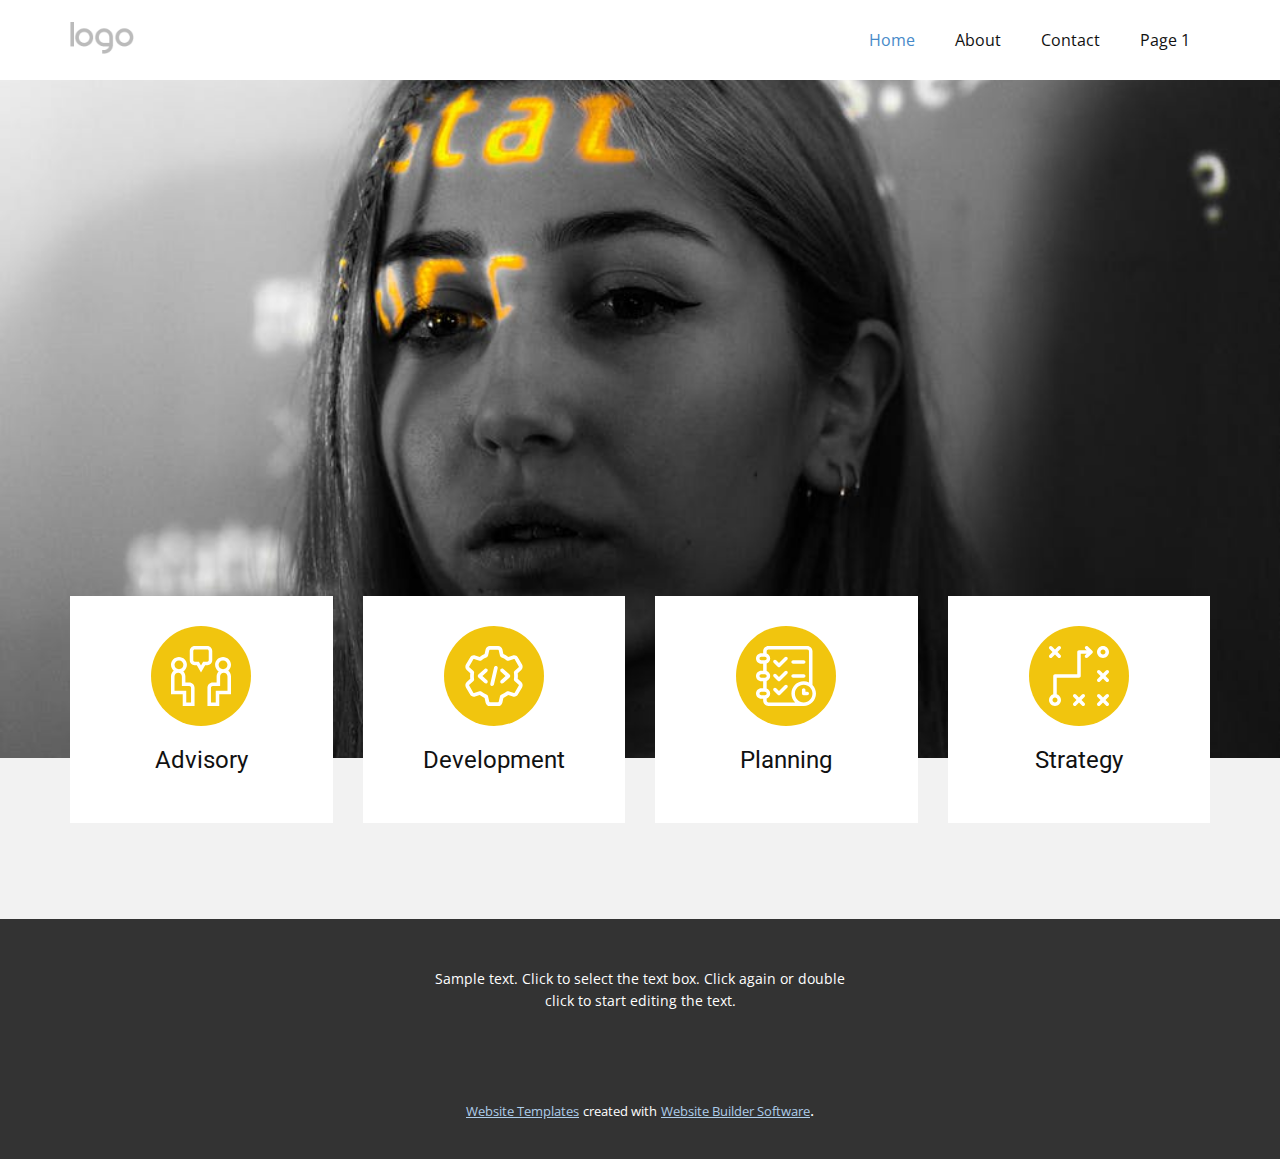
==== docs/index.html @ 31588c69 "secound_commit" ====
<!DOCTYPE html>
<html style="font-size: 16px;">
  <head>
    <meta name="viewport" content="width=device-width, initial-scale=1.0">
    <meta charset="utf-8">
    <meta name="keywords" content="">
    <meta name="description" content="">
    <meta name="page_type" content="np-template-header-footer-from-plugin">
    <title>Home</title>
    <link rel="stylesheet" href="nicepage.css" media="screen">
<link rel="stylesheet" href="Home.css" media="screen">
    <script class="u-script" type="text/javascript" src="jquery.js" defer=""></script>
    <script class="u-script" type="text/javascript" src="nicepage.js" defer=""></script>
    <meta name="generator" content="Nicepage 3.24.3, nicepage.com">
    <link id="u-theme-google-font" rel="stylesheet" href="https://fonts.googleapis.com/css?family=Roboto:100,100i,300,300i,400,400i,500,500i,700,700i,900,900i|Open+Sans:300,300i,400,400i,600,600i,700,700i,800,800i">
    
    
    <script type="application/ld+json">{
		"@context": "http://schema.org",
		"@type": "Organization",
		"name": "",
		"logo": "images/default-logo.png"
}</script>
    <meta name="theme-color" content="#478ac9">
    <meta property="og:title" content="Home">
    <meta property="og:type" content="website">
  </head>
  <body data-home-page="Home.html" data-home-page-title="Home" class="u-body"><header class="u-clearfix u-header u-header" id="sec-e18c"><div class="u-clearfix u-sheet u-valign-middle u-sheet-1">
        <a href="https://nicepage.com" class="u-image u-logo u-image-1">
          <img src="images/default-logo.png" class="u-logo-image u-logo-image-1">
        </a>
        <nav class="u-menu u-menu-dropdown u-offcanvas u-menu-1">
          <div class="menu-collapse" style="font-size: 1rem; letter-spacing: 0px;">
            <a class="u-button-style u-custom-left-right-menu-spacing u-custom-padding-bottom u-custom-top-bottom-menu-spacing u-nav-link u-text-active-palette-1-base u-text-hover-palette-2-base" href="#">
              <svg><use xmlns:xlink="http://www.w3.org/1999/xlink" xlink:href="#menu-hamburger"></use></svg>
              <svg version="1.1" xmlns="http://www.w3.org/2000/svg" xmlns:xlink="http://www.w3.org/1999/xlink"><defs><symbol id="menu-hamburger" viewBox="0 0 16 16" style="width: 16px; height: 16px;"><rect y="1" width="16" height="2"></rect><rect y="7" width="16" height="2"></rect><rect y="13" width="16" height="2"></rect>
</symbol>
</defs></svg>
            </a>
          </div>
          <div class="u-nav-container">
            <ul class="u-nav u-unstyled u-nav-1"><li class="u-nav-item"><a class="u-button-style u-nav-link u-text-active-palette-1-base u-text-hover-palette-2-base" href="Home.html" style="padding: 10px 20px;">Home</a>
</li><li class="u-nav-item"><a class="u-button-style u-nav-link u-text-active-palette-1-base u-text-hover-palette-2-base" href="About.html" style="padding: 10px 20px;">About</a>
</li><li class="u-nav-item"><a class="u-button-style u-nav-link u-text-active-palette-1-base u-text-hover-palette-2-base" href="Contact.html" style="padding: 10px 20px;">Contact</a>
</li><li class="u-nav-item"><a class="u-button-style u-nav-link u-text-active-palette-1-base u-text-hover-palette-2-base" href="Page-1.html" style="padding: 10px 20px;">Page 1</a>
</li></ul>
          </div>
          <div class="u-nav-container-collapse">
            <div class="u-black u-container-style u-inner-container-layout u-opacity u-opacity-95 u-sidenav">
              <div class="u-sidenav-overflow">
                <div class="u-menu-close"></div>
                <ul class="u-align-center u-nav u-popupmenu-items u-unstyled u-nav-2"><li class="u-nav-item"><a class="u-button-style u-nav-link" href="Home.html">Home</a>
</li><li class="u-nav-item"><a class="u-button-style u-nav-link" href="About.html">About</a>
</li><li class="u-nav-item"><a class="u-button-style u-nav-link" href="Contact.html">Contact</a>
</li><li class="u-nav-item"><a class="u-button-style u-nav-link" href="Page-1.html">Page 1</a>
</li></ul>
              </div>
            </div>
            <div class="u-black u-menu-overlay u-opacity u-opacity-70"></div>
          </div>
        </nav>
      </div></header>
    <section class="u-align-center-sm u-align-center-xs u-clearfix u-grey-5 u-typography-Normal--Introduction u-valign-top-xl u-section-1" src="" id="carousel_289a">
      <img class="u-expanded-width u-image u-image-default u-image-1" src="images/pexels-photo-8597328.jpeg" data-image-width="1001" data-image-height="1500">
      <div class="u-list u-list-1">
        <div class="u-repeater u-repeater-1">
          <div class="u-container-style u-list-item u-repeater-item u-shape-rectangle u-white u-list-item-1">
            <div class="u-container-layout u-similar-container u-valign-top u-container-layout-1"><span class="u-icon u-icon-circle u-palette-3-base u-spacing-20 u-text-white u-icon-1"><svg class="u-svg-link" preserveAspectRatio="xMidYMin slice" viewBox="0 0 512 512" style=""><use xmlns:xlink="http://www.w3.org/1999/xlink" xlink:href="#svg-5d4a"></use></svg><svg class="u-svg-content" viewBox="0 0 512 512" id="svg-5d4a"><path d="m155.6875 311h-32.9375v-50.984375c0-16.585937-6.621094-31.644531-17.347656-42.699219 18.320312-12.175781 30.425781-32.992187 30.425781-56.59375 0-37.445312-30.464844-67.914062-67.914063-67.914062-37.449218 0-67.914062 30.464844-67.914062 67.914062 0 20.402344 9.054688 38.714844 23.339844 51.175782-14.203125 11.25-23.339844 28.628906-23.339844 48.117187v151.859375h100.125v100.125h100.875v-155.6875c0-24.984375-20.328125-45.3125-45.3125-45.3125zm-87.773438-188.191406c20.90625 0 37.914063 17.007812 37.914063 37.914062s-17.007813 37.917969-37.914063 37.917969-37.914062-17.011719-37.914062-37.917969 17.007812-37.914062 37.914062-37.914062zm103.085938 359.191406h-40.875v-100.125h-100.125v-121.859375c0-17.300781 14.074219-31.375 31.375-31.375s31.375 14.074219 31.375 31.375v80.984375h62.9375c8.441406 0 15.3125 6.871094 15.3125 15.3125zm0 0"></path><path d="m488.660156 211.898438c14.285156-12.460938 23.339844-30.773438 23.339844-51.175782 0-37.449218-30.464844-67.914062-67.914062-67.914062-37.449219 0-67.914063 30.464844-67.914063 67.914062 0 23.597656 12.105469 44.417969 30.425781 56.59375-10.726562 11.054688-17.347656 26.113282-17.347656 42.695313v50.988281h-32.9375c-24.984375 0-45.3125 20.328125-45.3125 45.3125v155.6875h100.875v-100.125h100.125v-151.859375c0-19.488281-9.136719-36.867187-23.339844-48.117187zm-44.574218-89.089844c20.90625 0 37.914062 17.007812 37.914062 37.914062s-17.007812 37.917969-37.914062 37.917969-37.914063-17.011719-37.914063-37.917969 17.007813-37.914062 37.914063-37.914062zm37.914062 259.066406h-100.125v100.125h-40.875v-125.6875c0-8.441406 6.871094-15.3125 15.3125-15.3125h62.9375v-80.984375c0-17.300781 14.074219-31.375 31.375-31.375s31.375 14.074219 31.375 31.375zm0 0"></path><path d="m352 121.664062v-79.332031c0-23.34375-18.988281-42.332031-42.332031-42.332031h-107.335938c-23.34375 0-42.332031 18.988281-42.332031 42.332031v79.332031c0 23.34375 18.988281 42.335938 42.332031 42.335938h18.171875l35.496094 61.480469 35.496094-61.480469h18.171875c23.34375 0 42.332031-18.992188 42.332031-42.335938zm-30 0c0 6.804688-5.53125 12.335938-12.332031 12.335938h-35.492188l-18.175781 31.480469-18.175781-31.480469h-35.492188c-6.800781 0-12.332031-5.53125-12.332031-12.335938v-79.332031c0-6.800781 5.53125-12.332031 12.332031-12.332031h107.335938c6.800781 0 12.332031 5.53125 12.332031 12.332031zm0 0"></path></svg>
            
            
          </span>
              <h3 class="u-align-center u-text u-text-default u-text-1"> Advisory</h3>
            </div>
          </div>
          <div class="u-align-center u-container-style u-list-item u-repeater-item u-shape-rectangle u-white u-list-item-2">
            <div class="u-container-layout u-similar-container u-valign-top u-container-layout-2"><span class="u-icon u-icon-circle u-palette-3-base u-spacing-20 u-text-white u-icon-2"><svg class="u-svg-link" preserveAspectRatio="xMidYMin slice" viewBox="0 0 24 24" style=""><use xmlns:xlink="http://www.w3.org/1999/xlink" xlink:href="#svg-1571"></use></svg><svg class="u-svg-content" viewBox="0 0 24 24" id="svg-1571"><path d="m13.663 24h-3.326c-.812 0-1.503-.555-1.681-1.349l-.422-1.873c-.687-.291-1.341-.671-1.954-1.134l-1.822.575c-.782.241-1.632-.09-2.024-.788l-1.658-2.868c-.397-.71-.263-1.585.322-2.135l1.412-1.298c-.043-.38-.065-.759-.065-1.13s.021-.75.064-1.13l-1.405-1.292c-.591-.556-.726-1.43-.333-2.131l1.668-2.885c.388-.69 1.237-1.024 2.017-.781l1.824.575c.613-.463 1.268-.843 1.954-1.134l.422-1.874c.178-.793.869-1.348 1.681-1.348h3.326c.812 0 1.503.555 1.681 1.349l.422 1.873c.687.291 1.341.671 1.954 1.134l1.822-.575c.78-.244 1.631.09 2.024.788l1.658 2.868c.397.71.263 1.585-.322 2.135l-1.412 1.298c.043.38.064.759.064 1.13s-.021.75-.064 1.13l1.406 1.292c.002.002.004.004.006.006.585.55.72 1.424.327 2.125l-1.668 2.885c-.389.69-1.238 1.024-2.017.781l-1.825-.576c-.613.463-1.268.843-1.954 1.134l-.422 1.874c-.177.794-.868 1.349-1.68 1.349zm-7.229-5.941c.172 0 .341.059.478.171.685.565 1.435 1 2.228 1.293.238.088.416.291.472.539l.509 2.26c.023.103.115.178.218.178h3.326c.103 0 .194-.075.218-.177l.509-2.26c.056-.248.233-.451.472-.539.793-.293 1.543-.729 2.228-1.293.196-.162.459-.214.703-.137l2.201.695c.104.032.216-.004.265-.093l1.668-2.884c.05-.089.032-.211-.049-.289l-1.688-1.552c-.184-.169-.271-.417-.233-.664.066-.44.1-.88.1-1.307s-.033-.866-.1-1.307c-.037-.247.05-.495.233-.664l1.692-1.556c.076-.072.096-.195.04-.294l-1.658-2.867c-.054-.095-.162-.132-.272-.1l-2.198.694c-.244.077-.507.025-.703-.137-.685-.565-1.435-1-2.228-1.293-.238-.088-.416-.291-.472-.539l-.509-2.26c-.027-.102-.118-.177-.221-.177h-3.326c-.103 0-.194.075-.218.177l-.509 2.261c-.055.248-.233.45-.471.539-.793.293-1.543.728-2.228 1.293-.196.162-.459.213-.703.137l-2.201-.695c-.104-.032-.216.005-.265.093l-1.668 2.883c-.051.09-.031.213.051.291l1.687 1.55c.184.169.271.417.233.664-.066.44-.1.88-.1 1.307s.033.866.1 1.307c.037.247-.05.495-.233.664l-1.692 1.556c-.076.072-.096.195-.04.294l1.658 2.867c.055.096.164.135.272.1l2.198-.694c.074-.024.15-.035.226-.035z"></path><path d="m11.251 16c-.057 0-.113-.006-.17-.019-.403-.093-.655-.496-.562-.899l1.5-6.5c.093-.405.501-.654.899-.563.403.093.655.496.562.899l-1.5 6.5c-.08.348-.388.582-.729.582z"></path><path d="m15.25 15c-.205 0-.409-.083-.558-.248-.277-.308-.252-.782.056-1.06l1.881-1.692-1.881-1.692c-.308-.277-.333-.751-.056-1.06.278-.307.752-.332 1.06-.056l2.5 2.25c.158.143.248.346.248.558s-.09.415-.248.558l-2.5 2.25c-.144.129-.323.192-.502.192z"></path><path d="m8.75 15c-.179 0-.358-.063-.502-.192l-2.5-2.25c-.158-.143-.248-.346-.248-.558s.09-.415.248-.558l2.5-2.25c.308-.277.781-.252 1.06.056.277.308.252.782-.056 1.06l-1.881 1.692 1.881 1.692c.308.277.333.751.056 1.06-.149.165-.353.248-.558.248z"></path></svg>
            
            
          </span>
              <h3 class="u-align-center u-text u-text-default u-text-2"> Development</h3>
            </div>
          </div>
          <div class="u-align-center u-container-style u-list-item u-repeater-item u-shape-rectangle u-white u-list-item-3">
            <div class="u-container-layout u-similar-container u-valign-top u-container-layout-3"><span class="u-icon u-icon-circle u-palette-3-base u-spacing-20 u-text-white u-icon-3"><svg class="u-svg-link" preserveAspectRatio="xMidYMin slice" viewBox="0 0 512 512" style=""><use xmlns:xlink="http://www.w3.org/1999/xlink" xlink:href="#svg-ac93"></use></svg><svg class="u-svg-content" viewBox="0 0 512 512" x="0px" y="0px" id="svg-ac93" style="enable-background:new 0 0 512 512;"><g><g><path d="M482,332.596V45c0-24.813-20.187-45-45-45H106C81.187,0,61,20.187,61,45v16H45C20.187,61,0,81.187,0,106s20.187,45,45,45    h16v60H45c-24.813,0-45,20.187-45,45s20.187,45,45,45h16v60H45c-24.813,0-45,20.187-45,45s20.187,45,45,45h16v15    c0,11.955,4.597,23.347,12.944,32.079C82.526,507.056,93.911,512,106,512h301c57.897,0,105-47.551,105-106    C512,377.457,500.546,351.542,482,332.596z M45,121c-8.271,0-15-6.729-15-15s6.729-15,15-15h31c8.271,0,15,6.729,15,15    s-6.729,15-15,15H45z M45,271c-8.271,0-15-6.729-15-15s6.729-15,15-15h31c8.271,0,15,6.729,15,15s-6.729,15-15,15H45z M76,421H45    c-8.271,0-15-6.729-15-15s6.729-15,15-15h31c8.271,0,15,6.729,15,15S84.271,421,76,421z M106,482c-7.99,0-15-7.477-15-16v-17.58    c17.459-6.192,30-22.865,30-42.42c0-19.555-12.541-36.228-30-42.42v-65.16c17.459-6.192,30-22.865,30-42.42    c0-19.555-12.541-36.228-30-42.42v-65.16c17.459-6.192,30-22.865,30-42.42s-12.541-36.228-30-42.42V45c0-8.271,6.729-15,15-15h331    c8.271,0,15,6.729,15,15v266.145c-13.646-6.5-28.905-10.145-45-10.145c-57.897,0-105,47.103-105,105    c0,29.78,12.233,56.726,31.886,76H106z M407,482c-41.355,0-75-34.093-75-76c0-41.355,33.645-75,75-75c41.355,0,75,33.645,75,75    C482,447.907,448.355,482,407,482z"></path>
</g>
</g><g><g><path d="M407,121h-90c-8.284,0-15,6.716-15,15s6.716,15,15,15h90c8.284,0,15-6.716,15-15S415.284,121,407,121z"></path>
</g>
</g><g><g><path d="M407,241h-90c-8.284,0-15,6.716-15,15s6.716,15,15,15h90c8.284,0,15-6.716,15-15S415.284,241,407,241z"></path>
</g>
</g><g><g><path d="M437,391h-15v-15c0-8.284-6.716-15-15-15s-15,6.716-15,15v30c0,8.284,6.716,15,15,15h30c8.284,0,15-6.716,15-15    S445.284,391,437,391z"></path>
</g>
</g><g><g><path d="M266.606,95.393c-5.857-5.858-15.355-5.858-21.212,0.001L196,144.787l-23.611-23.611c-5.857-5.858-15.355-5.858-21.213,0    c-5.858,5.858-5.858,15.355,0,21.213l34.218,34.218C188.322,179.536,192.161,181,196,181s7.678-1.464,10.606-4.394l60-60    C272.464,110.748,272.464,101.251,266.606,95.393z"></path>
</g>
</g><g><g><path d="M266.606,215.393c-5.857-5.858-15.355-5.858-21.212,0.001L196,264.787l-23.611-23.611c-5.857-5.858-15.355-5.858-21.213,0    c-5.858,5.858-5.858,15.355,0,21.213l34.218,34.218C188.322,299.536,192.161,301,196,301s7.678-1.464,10.606-4.394l60-60    C272.464,230.748,272.464,221.251,266.606,215.393z"></path>
</g>
</g><g><g><path d="M266.606,335.393c-5.857-5.858-15.355-5.858-21.212,0.001L196,384.787l-23.611-23.611c-5.857-5.858-15.355-5.858-21.213,0    c-5.858,5.858-5.858,15.355,0,21.213l34.218,34.218C188.322,419.536,192.161,421,196,421s7.678-1.464,10.606-4.394l60-60    C272.464,350.748,272.464,341.251,266.606,335.393z"></path>
</g>
</g></svg>
            
            
          </span>
              <h3 class="u-align-center u-text u-text-default u-text-3"> Planning</h3>
            </div>
          </div>
          <div class="u-align-center u-container-style u-list-item u-repeater-item u-shape-rectangle u-white u-list-item-4">
            <div class="u-container-layout u-similar-container u-valign-top u-container-layout-4"><span class="u-icon u-icon-circle u-palette-3-base u-spacing-20 u-text-white u-icon-4"><svg class="u-svg-link" preserveAspectRatio="xMidYMin slice" viewBox="0 0 512.036 512.036" style=""><use xmlns:xlink="http://www.w3.org/1999/xlink" xlink:href="#svg-de2b"></use></svg><svg class="u-svg-content" viewBox="0 0 512.036 512.036" id="svg-de2b"><g><path d="m507.622 209.253c-5.86-5.856-15.357-5.854-21.213.005l-25.529 25.542-25.529-25.542c-5.856-5.859-15.354-5.862-21.213-.005-5.859 5.856-5.862 15.354-.005 21.213l25.539 25.552-25.539 25.552c-5.856 5.859-5.854 15.357.005 21.213 2.929 2.927 6.766 4.391 10.604 4.391 3.84 0 7.68-1.466 10.609-4.396l25.529-25.542 25.529 25.542c2.929 2.931 6.769 4.396 10.609 4.396 3.837 0 7.675-1.463 10.604-4.391 5.859-5.856 5.862-15.354.005-21.213l-25.539-25.552 25.539-25.552c5.857-5.859 5.854-15.357-.005-21.213z"></path><path d="m507.622 414.097c-5.86-5.856-15.357-5.854-21.213.005l-25.529 25.541-25.529-25.541c-5.856-5.859-15.354-5.861-21.213-.005s-5.862 15.354-.005 21.213l25.539 25.552-25.539 25.552c-5.856 5.859-5.854 15.357.005 21.213 2.929 2.927 6.766 4.391 10.604 4.391 3.84 0 7.68-1.466 10.609-4.396l25.529-25.541 25.529 25.541c2.929 2.931 6.769 4.396 10.609 4.396 3.837 0 7.675-1.463 10.604-4.391 5.859-5.856 5.862-15.354.005-21.213l-25.539-25.552 25.539-25.552c5.857-5.859 5.854-15.357-.005-21.213z"></path><path d="m302.76 414.097c-5.86-5.856-15.356-5.854-21.213.005l-25.528 25.541-25.528-25.541c-5.856-5.859-15.354-5.862-21.213-.005-5.859 5.856-5.862 15.354-.005 21.213l25.539 25.552-25.539 25.552c-5.856 5.859-5.854 15.357.005 21.213 2.929 2.927 6.766 4.391 10.604 4.391 3.84 0 7.68-1.466 10.609-4.396l25.528-25.541 25.528 25.541c2.929 2.931 6.769 4.396 10.609 4.396 3.837 0 7.675-1.463 10.604-4.391 5.859-5.856 5.862-15.354.005-21.213l-25.539-25.552 25.539-25.552c5.857-5.859 5.854-15.357-.005-21.213z"></path><path d="m4.414 97.94c2.929 2.927 6.766 4.391 10.604 4.391 3.84 0 7.68-1.466 10.609-4.396l25.529-25.541 25.529 25.541c2.929 2.931 6.769 4.396 10.609 4.396 3.837 0 7.675-1.464 10.604-4.391 5.859-5.856 5.862-15.354.005-21.213l-25.539-25.553 25.539-25.552c5.856-5.859 5.854-15.357-.005-21.213-5.86-5.856-15.357-5.854-21.213.005l-25.529 25.541-25.529-25.541c-5.856-5.859-15.353-5.862-21.213-.005-5.859 5.856-5.862 15.354-.005 21.213l25.539 25.552-25.539 25.552c-5.857 5.86-5.854 15.357.005 21.214z"></path><path d="m460.88 102.33c28.208 0 51.156-22.948 51.156-51.156s-22.948-51.156-51.156-51.156-51.156 22.949-51.156 51.156 22.949 51.156 51.156 51.156zm0-72.312c11.666 0 21.156 9.491 21.156 21.156s-9.49 21.156-21.156 21.156-21.156-9.49-21.156-21.156 9.491-21.156 21.156-21.156z"></path><path d="m331.396 4.124c-6.016-5.694-15.51-5.433-21.205.584-5.694 6.017-5.433 15.511.584 21.205l10.843 10.262h-65.6c-8.284 0-15 6.716-15 15v189.844h-189.862c-8.284 0-15 6.716-15 15v155.936c-20.911 6.425-36.156 25.917-36.156 48.907 0 28.208 22.948 51.156 51.156 51.156s51.156-22.949 51.156-51.156c0-22.99-15.246-42.482-36.156-48.908v-140.936h189.862c8.284 0 15-6.716 15-15v-189.844h49.955l-10.843 10.262c-6.017 5.694-6.278 15.188-.584 21.205 2.95 3.117 6.919 4.689 10.897 4.689 3.701 0 7.408-1.361 10.308-4.105l38.526-36.461c2.994-2.833 4.689-6.773 4.689-10.895s-1.696-8.062-4.689-10.895zm-280.24 477.894c-11.666 0-21.156-9.491-21.156-21.156s9.49-21.156 21.156-21.156 21.156 9.49 21.156 21.156-9.491 21.156-21.156 21.156z"></path>
</g></svg>
            
            
          </span>
              <h3 class="u-align-center u-text u-text-default u-text-4">Strategy</h3>
            </div>
          </div>
        </div>
      </div>
    </section>
    
    
    <footer class="u-align-center u-clearfix u-footer u-grey-80 u-footer" id="sec-ad4c"><div class="u-clearfix u-sheet u-sheet-1">
        <p class="u-small-text u-text u-text-variant u-text-1">Sample text. Click to select the text box. Click again or double click to start editing the text.</p>
      </div></footer>
    <section class="u-backlink u-clearfix u-grey-80">
      <a class="u-link" href="https://nicepage.com/website-templates" target="_blank">
        <span>Website Templates</span>
      </a>
      <p class="u-text">
        <span>created with</span>
      </p>
      <a class="u-link" href="https://nicepage.com/" target="_blank">
        <span>Website Builder Software</span>
      </a>. 
    </section>
  </body>
</html>
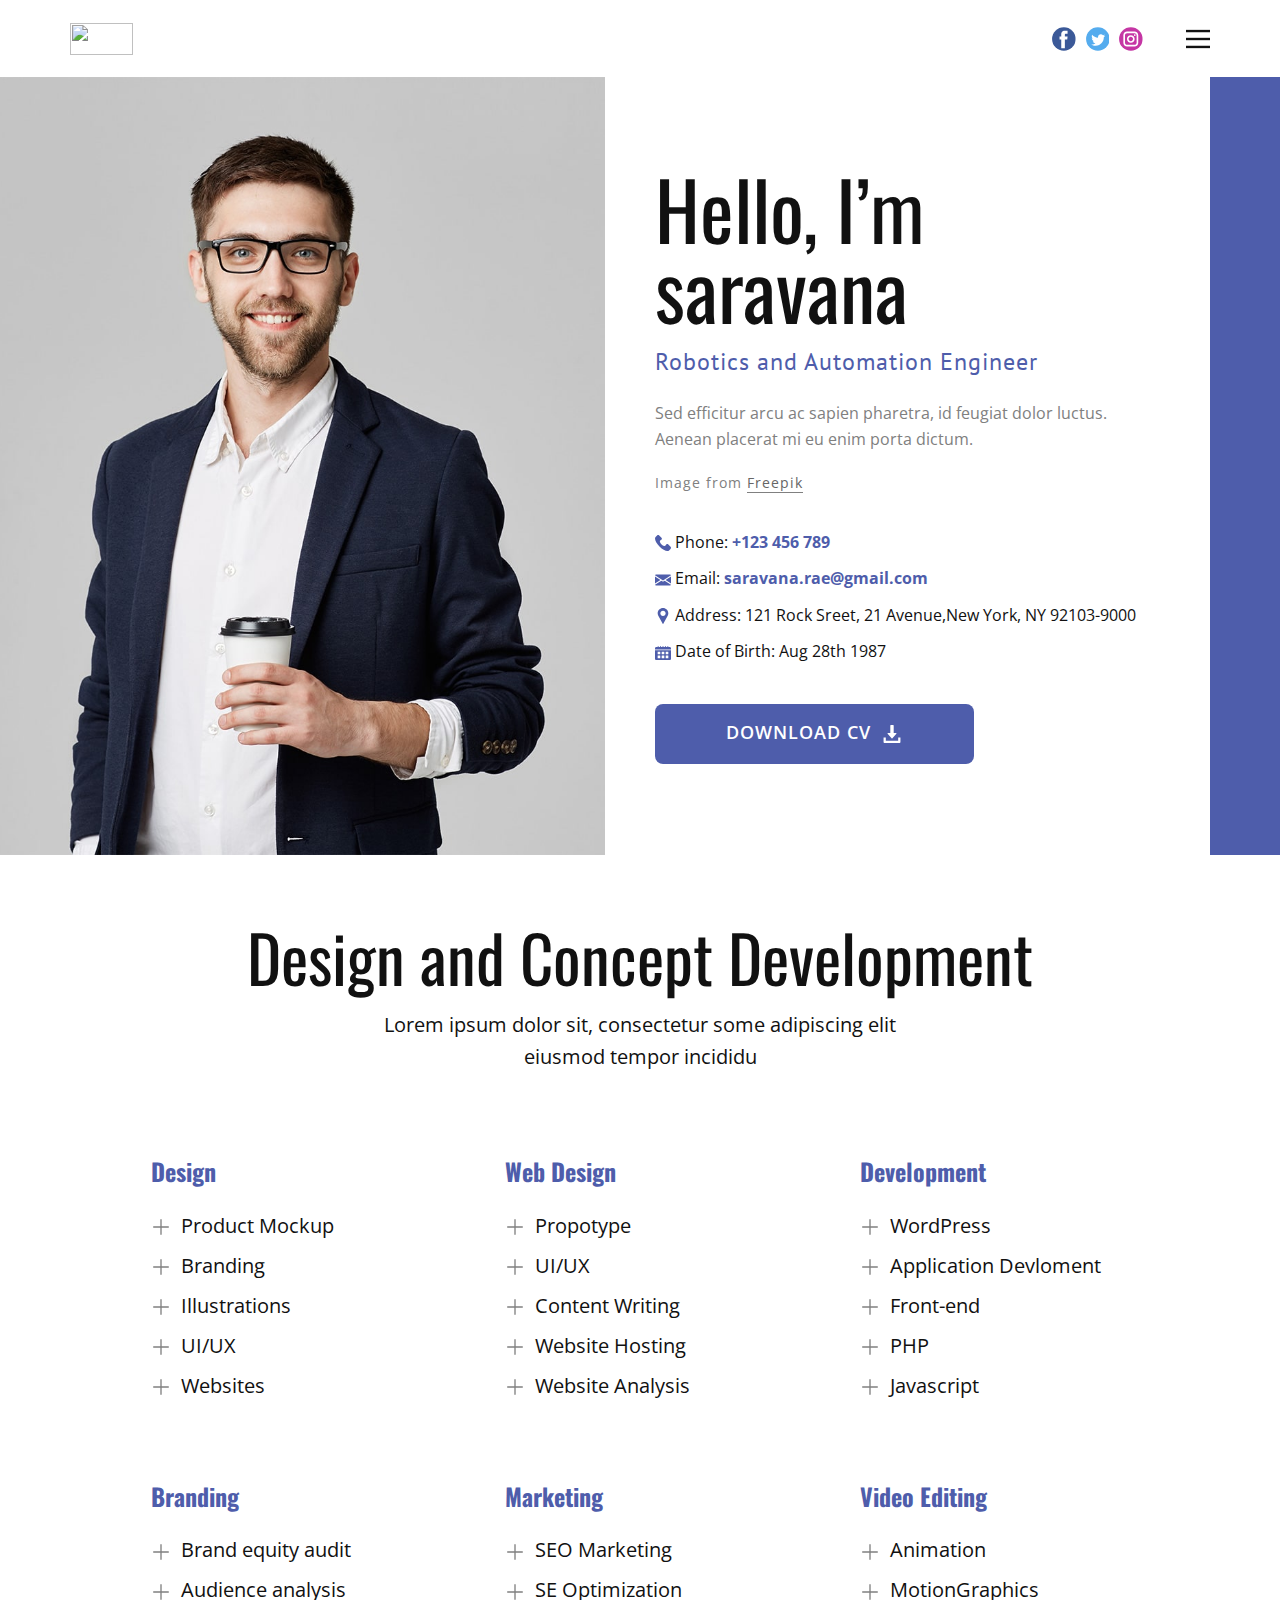
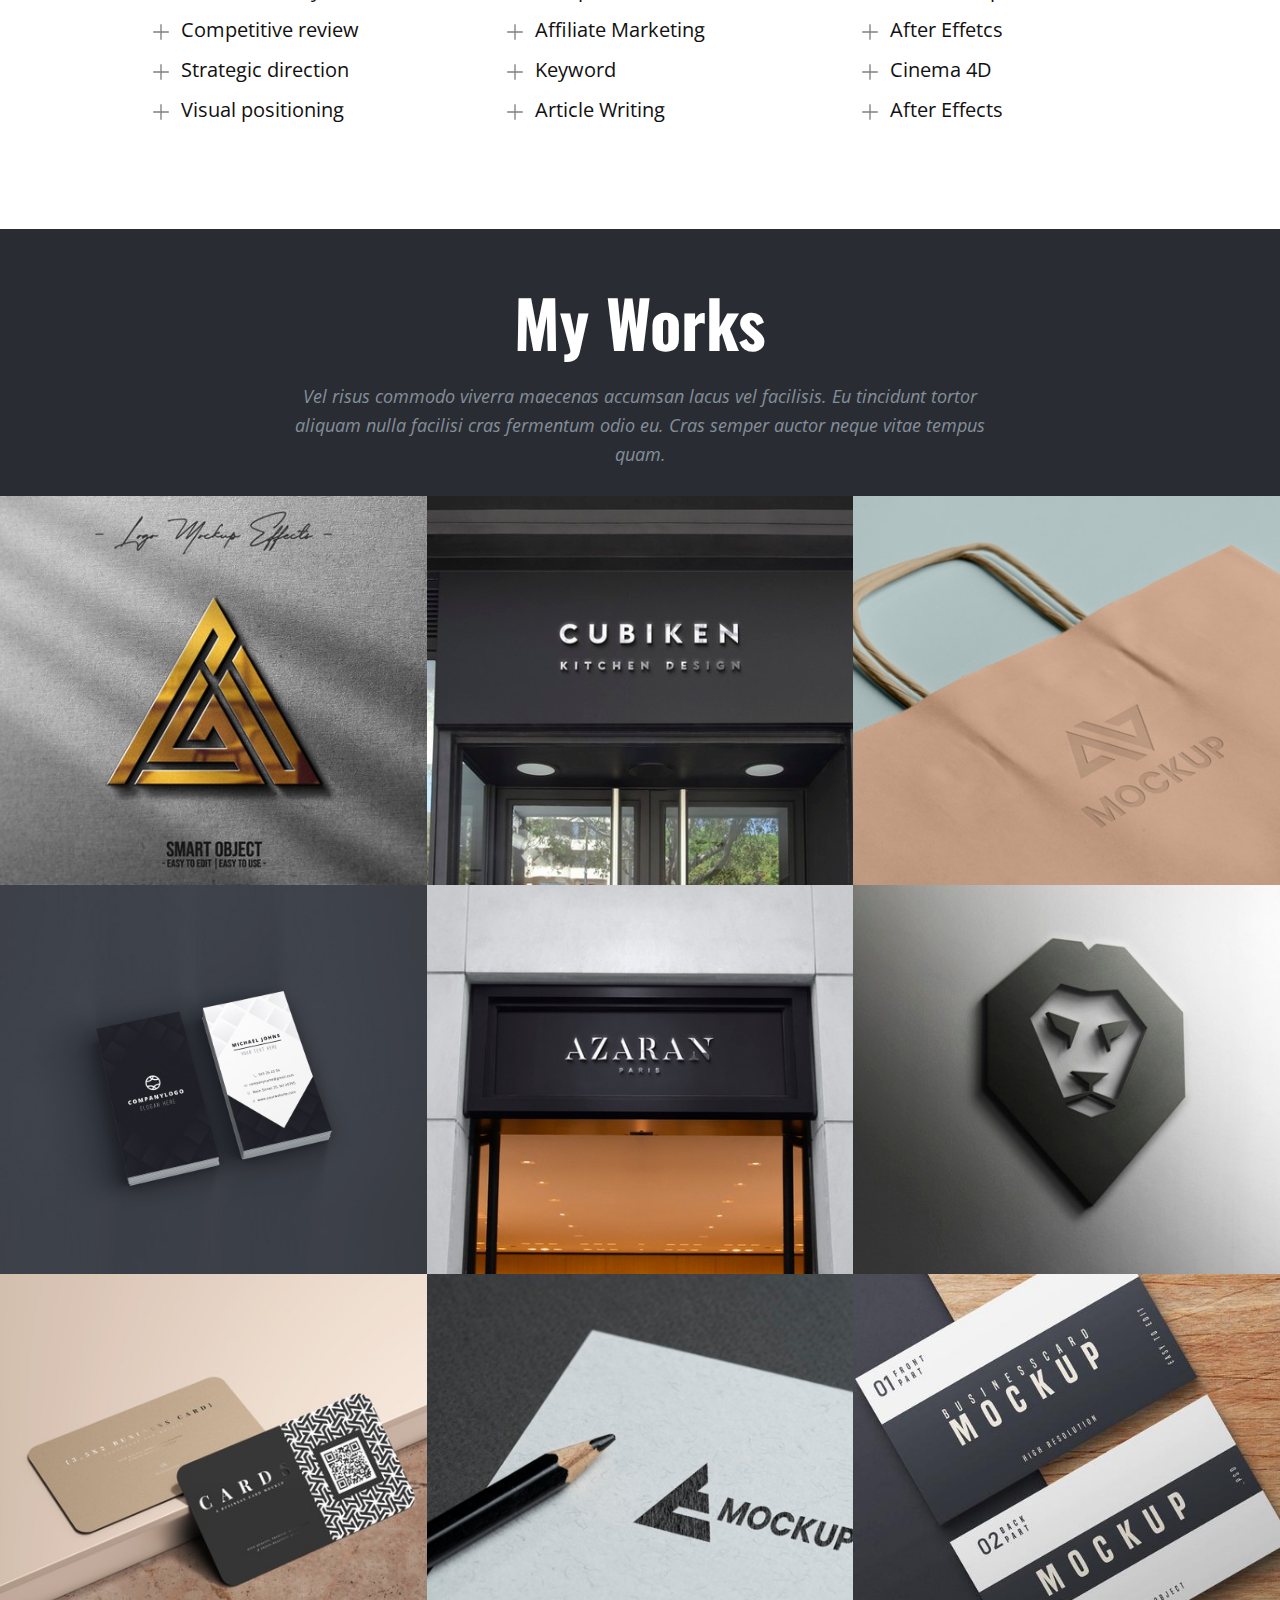
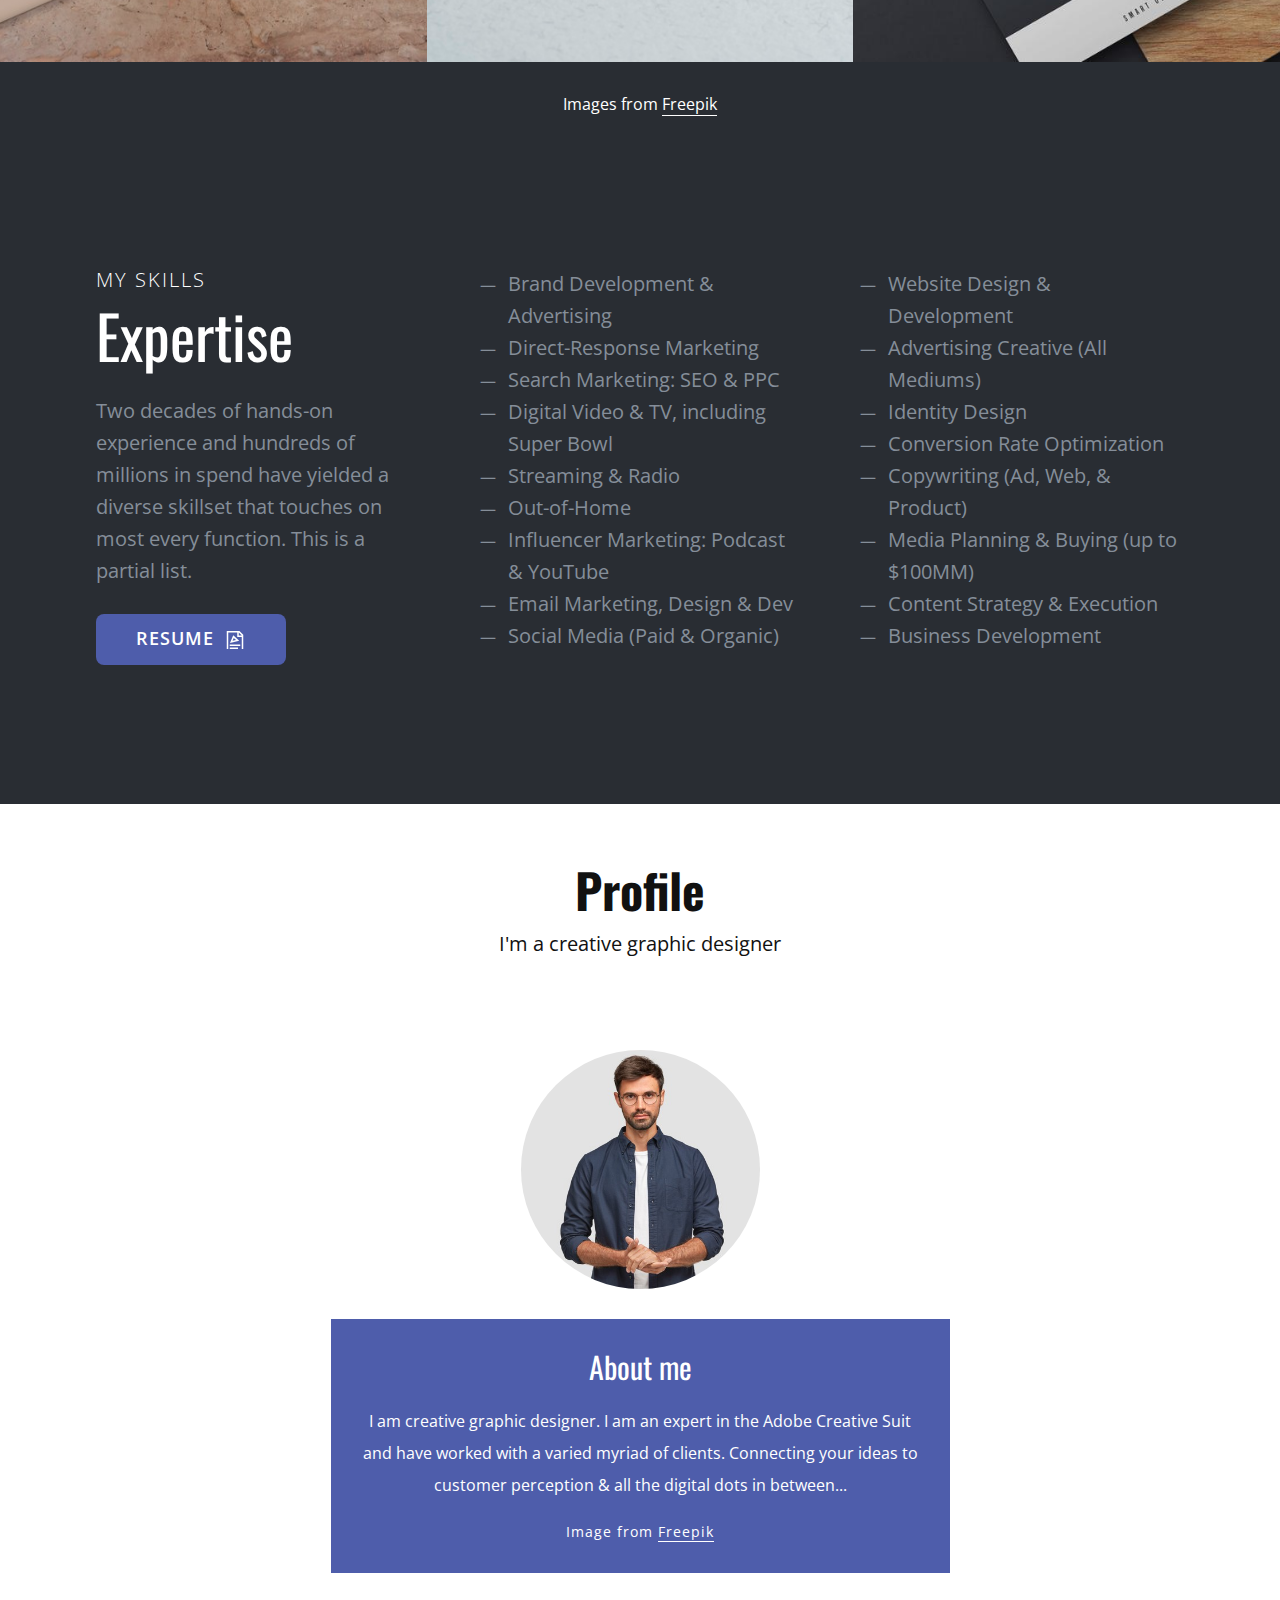
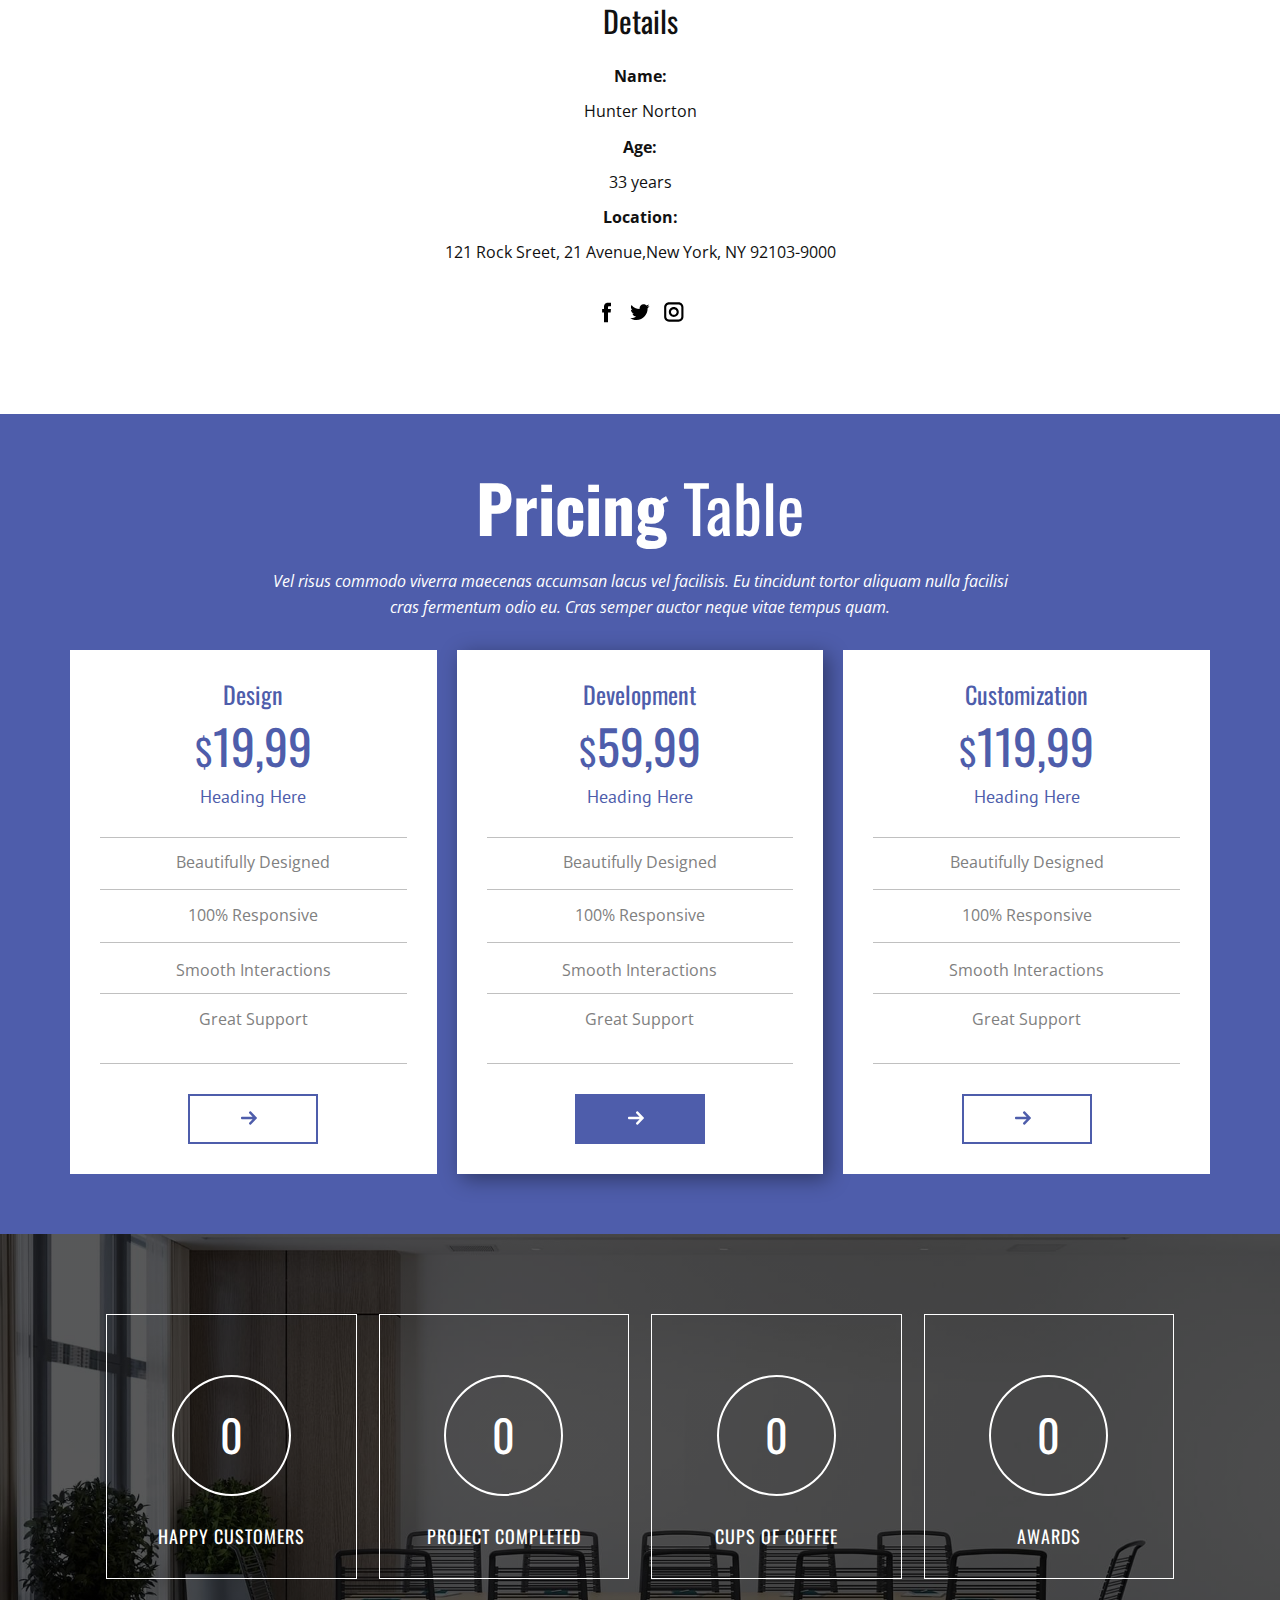
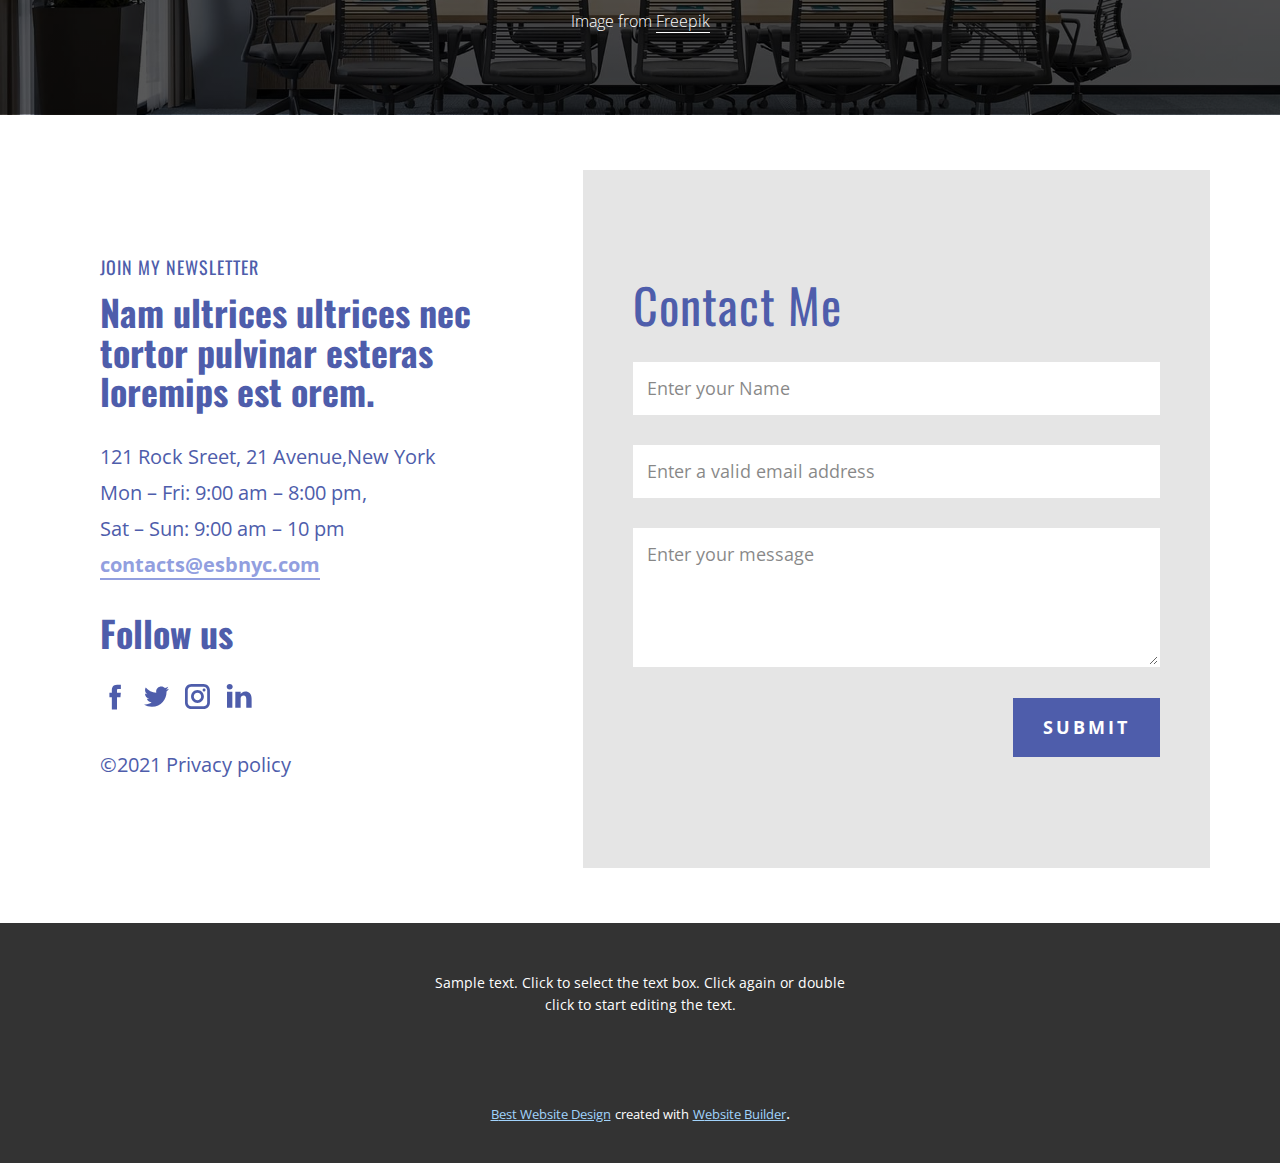
==== commit b9f7a970: "initial_commit" ====
--- a/docs/index.html
+++ b/docs/index.html
@@ -3,7 +3,7 @@
   <head>
     <meta name="viewport" content="width=device-width, initial-scale=1.0">
     <meta charset="utf-8">
-    <meta name="keywords" content="">
+    <meta name="keywords" content="Hello, I’m John., Design and Concept&nbsp;Development, My Works, Expertise, Profile, Pricing Table, Nam ultrices ultrices nec tortor pulvinar esteras loremips est orem., Follow us, Contact Me">
     <meta name="description" content="">
     <meta name="page_type" content="np-template-header-footer-from-plugin">
     <title>Home</title>
@@ -12,122 +12,877 @@
     <script class="u-script" type="text/javascript" src="jquery.js" defer=""></script>
     <script class="u-script" type="text/javascript" src="nicepage.js" defer=""></script>
     <meta name="generator" content="Nicepage 3.24.3, nicepage.com">
-    <link id="u-theme-google-font" rel="stylesheet" href="https://fonts.googleapis.com/css?family=Roboto:100,100i,300,300i,400,400i,500,500i,700,700i,900,900i|Open+Sans:300,300i,400,400i,600,600i,700,700i,800,800i">
+    <link id="u-theme-google-font" rel="stylesheet" href="https://fonts.googleapis.com/css?family=Oswald:200,300,400,500,600,700|Open+Sans:300,300i,400,400i,600,600i,700,700i,800,800i">
+    <link id="u-page-google-font" rel="stylesheet" href="https://fonts.googleapis.com/css?family=Oswald:200,300,400,500,600,700|PT+Sans:400,400i,700,700i|Oswald:200,300,400,500,600,700">
+    
+    
+    
+    
+    
+    
+    
     
     
     <script type="application/ld+json">{
 		"@context": "http://schema.org",
 		"@type": "Organization",
 		"name": "",
-		"logo": "images/default-logo.png"
+		"logo": "#",
+		"sameAs": []
 }</script>
-    <meta name="theme-color" content="#478ac9">
+    <meta name="theme-color" content="#0063b1">
     <meta property="og:title" content="Home">
     <meta property="og:type" content="website">
   </head>
-  <body data-home-page="Home.html" data-home-page-title="Home" class="u-body"><header class="u-clearfix u-header u-header" id="sec-e18c"><div class="u-clearfix u-sheet u-valign-middle u-sheet-1">
-        <a href="https://nicepage.com" class="u-image u-logo u-image-1">
-          <img src="images/default-logo.png" class="u-logo-image u-logo-image-1">
-        </a>
-        <nav class="u-menu u-menu-dropdown u-offcanvas u-menu-1">
-          <div class="menu-collapse" style="font-size: 1rem; letter-spacing: 0px;">
-            <a class="u-button-style u-custom-left-right-menu-spacing u-custom-padding-bottom u-custom-top-bottom-menu-spacing u-nav-link u-text-active-palette-1-base u-text-hover-palette-2-base" href="#">
-              <svg><use xmlns:xlink="http://www.w3.org/1999/xlink" xlink:href="#menu-hamburger"></use></svg>
-              <svg version="1.1" xmlns="http://www.w3.org/2000/svg" xmlns:xlink="http://www.w3.org/1999/xlink"><defs><symbol id="menu-hamburger" viewBox="0 0 16 16" style="width: 16px; height: 16px;"><rect y="1" width="16" height="2"></rect><rect y="7" width="16" height="2"></rect><rect y="13" width="16" height="2"></rect>
-</symbol>
-</defs></svg>
+  <body data-home-page="Home.html" data-home-page-title="Home" class="u-body"><header class="u-clearfix u-header u-header" id="sec-61a4"><div class="u-clearfix u-sheet u-sheet-1">
+        <nav class="u-align-left u-menu u-menu-dropdown u-offcanvas u-menu-1" data-responsive-from="XL">
+          <div class="menu-collapse" style="font-size: 1rem;">
+            <a class="u-button-style u-nav-link" href="#" style="padding: 4px 0px; font-size: calc(1em + 8px);">
+              <svg class="u-svg-link" preserveAspectRatio="xMidYMin slice" viewBox="0 0 302 302" style=""><use xmlns:xlink="http://www.w3.org/1999/xlink" xlink:href="#svg-8a8f"></use></svg>
+              <svg xmlns="http://www.w3.org/2000/svg" xmlns:xlink="http://www.w3.org/1999/xlink" version="1.1" id="svg-8a8f" x="0px" y="0px" viewBox="0 0 302 302" style="enable-background:new 0 0 302 302;" xml:space="preserve" class="u-svg-content"><g><rect y="36" width="302" height="30"></rect><rect y="236" width="302" height="30"></rect><rect y="136" width="302" height="30"></rect>
+</g><g></g><g></g><g></g><g></g><g></g><g></g><g></g><g></g><g></g><g></g><g></g><g></g><g></g><g></g><g></g></svg>
             </a>
           </div>
-          <div class="u-nav-container">
-            <ul class="u-nav u-unstyled u-nav-1"><li class="u-nav-item"><a class="u-button-style u-nav-link u-text-active-palette-1-base u-text-hover-palette-2-base" href="Home.html" style="padding: 10px 20px;">Home</a>
-</li><li class="u-nav-item"><a class="u-button-style u-nav-link u-text-active-palette-1-base u-text-hover-palette-2-base" href="About.html" style="padding: 10px 20px;">About</a>
-</li><li class="u-nav-item"><a class="u-button-style u-nav-link u-text-active-palette-1-base u-text-hover-palette-2-base" href="Contact.html" style="padding: 10px 20px;">Contact</a>
-</li><li class="u-nav-item"><a class="u-button-style u-nav-link u-text-active-palette-1-base u-text-hover-palette-2-base" href="Page-1.html" style="padding: 10px 20px;">Page 1</a>
+          <div class="u-custom-menu u-nav-container" wfd-invisible="true">
+            <ul class="u-nav u-unstyled u-nav-1"><li class="u-nav-item"><a class="u-button-style u-nav-link u-text-active-palette-1-base u-text-hover-palette-2-base" href="Page-1.html" style="padding: 10px 20px;">Page 1</a>
+</li><li class="u-nav-item"><a class="u-button-style u-nav-link u-text-active-palette-1-base u-text-hover-palette-2-base" href="Page-2.html" style="padding: 10px 20px;">Page 2</a>
+</li><li class="u-nav-item"><a class="u-button-style u-nav-link u-text-active-palette-1-base u-text-hover-palette-2-base" href="Page-3.html" style="padding: 10px 20px;">Page 3</a>
+</li><li class="u-nav-item"><a class="u-button-style u-nav-link u-text-active-palette-1-base u-text-hover-palette-2-base" href="Page-4.html" style="padding: 10px 20px;">Page 4</a>
+</li><li class="u-nav-item"><a class="u-button-style u-nav-link u-text-active-palette-1-base u-text-hover-palette-2-base" href="Page-5.html" style="padding: 10px 20px;">Page 5</a>
+</li><li class="u-nav-item"><a class="u-button-style u-nav-link u-text-active-palette-1-base u-text-hover-palette-2-base" href="Page-6.html" style="padding: 10px 20px;">Page 6</a>
+</li><li class="u-nav-item"><a class="u-button-style u-nav-link u-text-active-palette-1-base u-text-hover-palette-2-base" href="Page-7.html" style="padding: 10px 20px;">Page 7</a>
+</li><li class="u-nav-item"><a class="u-button-style u-nav-link u-text-active-palette-1-base u-text-hover-palette-2-base" href="Page-8.html" style="padding: 10px 20px;">Page 8</a>
+</li><li class="u-nav-item"><a class="u-button-style u-nav-link u-text-active-palette-1-base u-text-hover-palette-2-base" href="Page-9.html" style="padding: 10px 20px;">Page 9</a>
+</li><li class="u-nav-item"><a class="u-button-style u-nav-link u-text-active-palette-1-base u-text-hover-palette-2-base" href="Page-10.html" style="padding: 10px 20px;">Page 10</a>
+</li><li class="u-nav-item"><a class="u-button-style u-nav-link u-text-active-palette-1-base u-text-hover-palette-2-base" href="Page-11.html" style="padding: 10px 20px;">Page 11</a>
 </li></ul>
           </div>
-          <div class="u-nav-container-collapse">
-            <div class="u-black u-container-style u-inner-container-layout u-opacity u-opacity-95 u-sidenav">
+          <div class="u-custom-menu u-nav-container-collapse">
+            <div class="u-align-center u-black u-container-style u-inner-container-layout u-opacity u-opacity-95 u-sidenav">
               <div class="u-sidenav-overflow">
                 <div class="u-menu-close"></div>
-                <ul class="u-align-center u-nav u-popupmenu-items u-unstyled u-nav-2"><li class="u-nav-item"><a class="u-button-style u-nav-link" href="Home.html">Home</a>
-</li><li class="u-nav-item"><a class="u-button-style u-nav-link" href="About.html">About</a>
-</li><li class="u-nav-item"><a class="u-button-style u-nav-link" href="Contact.html">Contact</a>
-</li><li class="u-nav-item"><a class="u-button-style u-nav-link" href="Page-1.html">Page 1</a>
+                <ul class="u-align-center u-nav u-popupmenu-items u-unstyled u-nav-2"><li class="u-nav-item"><a class="u-button-style u-nav-link" href="Page-1.html">Page 1</a>
+</li><li class="u-nav-item"><a class="u-button-style u-nav-link" href="Page-2.html">Page 2</a>
+</li><li class="u-nav-item"><a class="u-button-style u-nav-link" href="Page-3.html">Page 3</a>
+</li><li class="u-nav-item"><a class="u-button-style u-nav-link" href="Page-4.html">Page 4</a>
+</li><li class="u-nav-item"><a class="u-button-style u-nav-link" href="Page-5.html">Page 5</a>
 </li></ul>
               </div>
             </div>
-            <div class="u-black u-menu-overlay u-opacity u-opacity-70"></div>
+            <div class="u-black u-menu-overlay u-opacity u-opacity-70" wfd-invisible="true"></div>
           </div>
         </nav>
-      </div></header>
-    <section class="u-align-center-sm u-align-center-xs u-clearfix u-grey-5 u-typography-Normal--Introduction u-valign-top-xl u-section-1" src="" id="carousel_289a">
-      <img class="u-expanded-width u-image u-image-default u-image-1" src="images/pexels-photo-8597328.jpeg" data-image-width="1001" data-image-height="1500">
-      <div class="u-list u-list-1">
-        <div class="u-repeater u-repeater-1">
-          <div class="u-container-style u-list-item u-repeater-item u-shape-rectangle u-white u-list-item-1">
-            <div class="u-container-layout u-similar-container u-valign-top u-container-layout-1"><span class="u-icon u-icon-circle u-palette-3-base u-spacing-20 u-text-white u-icon-1"><svg class="u-svg-link" preserveAspectRatio="xMidYMin slice" viewBox="0 0 512 512" style=""><use xmlns:xlink="http://www.w3.org/1999/xlink" xlink:href="#svg-5d4a"></use></svg><svg class="u-svg-content" viewBox="0 0 512 512" id="svg-5d4a"><path d="m155.6875 311h-32.9375v-50.984375c0-16.585937-6.621094-31.644531-17.347656-42.699219 18.320312-12.175781 30.425781-32.992187 30.425781-56.59375 0-37.445312-30.464844-67.914062-67.914063-67.914062-37.449218 0-67.914062 30.464844-67.914062 67.914062 0 20.402344 9.054688 38.714844 23.339844 51.175782-14.203125 11.25-23.339844 28.628906-23.339844 48.117187v151.859375h100.125v100.125h100.875v-155.6875c0-24.984375-20.328125-45.3125-45.3125-45.3125zm-87.773438-188.191406c20.90625 0 37.914063 17.007812 37.914063 37.914062s-17.007813 37.917969-37.914063 37.917969-37.914062-17.011719-37.914062-37.917969 17.007812-37.914062 37.914062-37.914062zm103.085938 359.191406h-40.875v-100.125h-100.125v-121.859375c0-17.300781 14.074219-31.375 31.375-31.375s31.375 14.074219 31.375 31.375v80.984375h62.9375c8.441406 0 15.3125 6.871094 15.3125 15.3125zm0 0"></path><path d="m488.660156 211.898438c14.285156-12.460938 23.339844-30.773438 23.339844-51.175782 0-37.449218-30.464844-67.914062-67.914062-67.914062-37.449219 0-67.914063 30.464844-67.914063 67.914062 0 23.597656 12.105469 44.417969 30.425781 56.59375-10.726562 11.054688-17.347656 26.113282-17.347656 42.695313v50.988281h-32.9375c-24.984375 0-45.3125 20.328125-45.3125 45.3125v155.6875h100.875v-100.125h100.125v-151.859375c0-19.488281-9.136719-36.867187-23.339844-48.117187zm-44.574218-89.089844c20.90625 0 37.914062 17.007812 37.914062 37.914062s-17.007812 37.917969-37.914062 37.917969-37.914063-17.011719-37.914063-37.917969 17.007813-37.914062 37.914063-37.914062zm37.914062 259.066406h-100.125v100.125h-40.875v-125.6875c0-8.441406 6.871094-15.3125 15.3125-15.3125h62.9375v-80.984375c0-17.300781 14.074219-31.375 31.375-31.375s31.375 14.074219 31.375 31.375zm0 0"></path><path d="m352 121.664062v-79.332031c0-23.34375-18.988281-42.332031-42.332031-42.332031h-107.335938c-23.34375 0-42.332031 18.988281-42.332031 42.332031v79.332031c0 23.34375 18.988281 42.335938 42.332031 42.335938h18.171875l35.496094 61.480469 35.496094-61.480469h18.171875c23.34375 0 42.332031-18.992188 42.332031-42.335938zm-30 0c0 6.804688-5.53125 12.335938-12.332031 12.335938h-35.492188l-18.175781 31.480469-18.175781-31.480469h-35.492188c-6.800781 0-12.332031-5.53125-12.332031-12.335938v-79.332031c0-6.800781 5.53125-12.332031 12.332031-12.332031h107.335938c6.800781 0 12.332031 5.53125 12.332031 12.332031zm0 0"></path></svg>
-            
-            
-          </span>
-              <h3 class="u-align-center u-text u-text-default u-text-1"> Advisory</h3>
-            </div>
-          </div>
-          <div class="u-align-center u-container-style u-list-item u-repeater-item u-shape-rectangle u-white u-list-item-2">
-            <div class="u-container-layout u-similar-container u-valign-top u-container-layout-2"><span class="u-icon u-icon-circle u-palette-3-base u-spacing-20 u-text-white u-icon-2"><svg class="u-svg-link" preserveAspectRatio="xMidYMin slice" viewBox="0 0 24 24" style=""><use xmlns:xlink="http://www.w3.org/1999/xlink" xlink:href="#svg-1571"></use></svg><svg class="u-svg-content" viewBox="0 0 24 24" id="svg-1571"><path d="m13.663 24h-3.326c-.812 0-1.503-.555-1.681-1.349l-.422-1.873c-.687-.291-1.341-.671-1.954-1.134l-1.822.575c-.782.241-1.632-.09-2.024-.788l-1.658-2.868c-.397-.71-.263-1.585.322-2.135l1.412-1.298c-.043-.38-.065-.759-.065-1.13s.021-.75.064-1.13l-1.405-1.292c-.591-.556-.726-1.43-.333-2.131l1.668-2.885c.388-.69 1.237-1.024 2.017-.781l1.824.575c.613-.463 1.268-.843 1.954-1.134l.422-1.874c.178-.793.869-1.348 1.681-1.348h3.326c.812 0 1.503.555 1.681 1.349l.422 1.873c.687.291 1.341.671 1.954 1.134l1.822-.575c.78-.244 1.631.09 2.024.788l1.658 2.868c.397.71.263 1.585-.322 2.135l-1.412 1.298c.043.38.064.759.064 1.13s-.021.75-.064 1.13l1.406 1.292c.002.002.004.004.006.006.585.55.72 1.424.327 2.125l-1.668 2.885c-.389.69-1.238 1.024-2.017.781l-1.825-.576c-.613.463-1.268.843-1.954 1.134l-.422 1.874c-.177.794-.868 1.349-1.68 1.349zm-7.229-5.941c.172 0 .341.059.478.171.685.565 1.435 1 2.228 1.293.238.088.416.291.472.539l.509 2.26c.023.103.115.178.218.178h3.326c.103 0 .194-.075.218-.177l.509-2.26c.056-.248.233-.451.472-.539.793-.293 1.543-.729 2.228-1.293.196-.162.459-.214.703-.137l2.201.695c.104.032.216-.004.265-.093l1.668-2.884c.05-.089.032-.211-.049-.289l-1.688-1.552c-.184-.169-.271-.417-.233-.664.066-.44.1-.88.1-1.307s-.033-.866-.1-1.307c-.037-.247.05-.495.233-.664l1.692-1.556c.076-.072.096-.195.04-.294l-1.658-2.867c-.054-.095-.162-.132-.272-.1l-2.198.694c-.244.077-.507.025-.703-.137-.685-.565-1.435-1-2.228-1.293-.238-.088-.416-.291-.472-.539l-.509-2.26c-.027-.102-.118-.177-.221-.177h-3.326c-.103 0-.194.075-.218.177l-.509 2.261c-.055.248-.233.45-.471.539-.793.293-1.543.728-2.228 1.293-.196.162-.459.213-.703.137l-2.201-.695c-.104-.032-.216.005-.265.093l-1.668 2.883c-.051.09-.031.213.051.291l1.687 1.55c.184.169.271.417.233.664-.066.44-.1.88-.1 1.307s.033.866.1 1.307c.037.247-.05.495-.233.664l-1.692 1.556c-.076.072-.096.195-.04.294l1.658 2.867c.055.096.164.135.272.1l2.198-.694c.074-.024.15-.035.226-.035z"></path><path d="m11.251 16c-.057 0-.113-.006-.17-.019-.403-.093-.655-.496-.562-.899l1.5-6.5c.093-.405.501-.654.899-.563.403.093.655.496.562.899l-1.5 6.5c-.08.348-.388.582-.729.582z"></path><path d="m15.25 15c-.205 0-.409-.083-.558-.248-.277-.308-.252-.782.056-1.06l1.881-1.692-1.881-1.692c-.308-.277-.333-.751-.056-1.06.278-.307.752-.332 1.06-.056l2.5 2.25c.158.143.248.346.248.558s-.09.415-.248.558l-2.5 2.25c-.144.129-.323.192-.502.192z"></path><path d="m8.75 15c-.179 0-.358-.063-.502-.192l-2.5-2.25c-.158-.143-.248-.346-.248-.558s.09-.415.248-.558l2.5-2.25c.308-.277.781-.252 1.06.056.277.308.252.782-.056 1.06l-1.881 1.692 1.881 1.692c.308.277.333.751.056 1.06-.149.165-.353.248-.558.248z"></path></svg>
-            
-            
-          </span>
-              <h3 class="u-align-center u-text u-text-default u-text-2"> Development</h3>
-            </div>
-          </div>
-          <div class="u-align-center u-container-style u-list-item u-repeater-item u-shape-rectangle u-white u-list-item-3">
-            <div class="u-container-layout u-similar-container u-valign-top u-container-layout-3"><span class="u-icon u-icon-circle u-palette-3-base u-spacing-20 u-text-white u-icon-3"><svg class="u-svg-link" preserveAspectRatio="xMidYMin slice" viewBox="0 0 512 512" style=""><use xmlns:xlink="http://www.w3.org/1999/xlink" xlink:href="#svg-ac93"></use></svg><svg class="u-svg-content" viewBox="0 0 512 512" x="0px" y="0px" id="svg-ac93" style="enable-background:new 0 0 512 512;"><g><g><path d="M482,332.596V45c0-24.813-20.187-45-45-45H106C81.187,0,61,20.187,61,45v16H45C20.187,61,0,81.187,0,106s20.187,45,45,45    h16v60H45c-24.813,0-45,20.187-45,45s20.187,45,45,45h16v60H45c-24.813,0-45,20.187-45,45s20.187,45,45,45h16v15    c0,11.955,4.597,23.347,12.944,32.079C82.526,507.056,93.911,512,106,512h301c57.897,0,105-47.551,105-106    C512,377.457,500.546,351.542,482,332.596z M45,121c-8.271,0-15-6.729-15-15s6.729-15,15-15h31c8.271,0,15,6.729,15,15    s-6.729,15-15,15H45z M45,271c-8.271,0-15-6.729-15-15s6.729-15,15-15h31c8.271,0,15,6.729,15,15s-6.729,15-15,15H45z M76,421H45    c-8.271,0-15-6.729-15-15s6.729-15,15-15h31c8.271,0,15,6.729,15,15S84.271,421,76,421z M106,482c-7.99,0-15-7.477-15-16v-17.58    c17.459-6.192,30-22.865,30-42.42c0-19.555-12.541-36.228-30-42.42v-65.16c17.459-6.192,30-22.865,30-42.42    c0-19.555-12.541-36.228-30-42.42v-65.16c17.459-6.192,30-22.865,30-42.42s-12.541-36.228-30-42.42V45c0-8.271,6.729-15,15-15h331    c8.271,0,15,6.729,15,15v266.145c-13.646-6.5-28.905-10.145-45-10.145c-57.897,0-105,47.103-105,105    c0,29.78,12.233,56.726,31.886,76H106z M407,482c-41.355,0-75-34.093-75-76c0-41.355,33.645-75,75-75c41.355,0,75,33.645,75,75    C482,447.907,448.355,482,407,482z"></path>
-</g>
-</g><g><g><path d="M407,121h-90c-8.284,0-15,6.716-15,15s6.716,15,15,15h90c8.284,0,15-6.716,15-15S415.284,121,407,121z"></path>
-</g>
-</g><g><g><path d="M407,241h-90c-8.284,0-15,6.716-15,15s6.716,15,15,15h90c8.284,0,15-6.716,15-15S415.284,241,407,241z"></path>
-</g>
-</g><g><g><path d="M437,391h-15v-15c0-8.284-6.716-15-15-15s-15,6.716-15,15v30c0,8.284,6.716,15,15,15h30c8.284,0,15-6.716,15-15    S445.284,391,437,391z"></path>
-</g>
-</g><g><g><path d="M266.606,95.393c-5.857-5.858-15.355-5.858-21.212,0.001L196,144.787l-23.611-23.611c-5.857-5.858-15.355-5.858-21.213,0    c-5.858,5.858-5.858,15.355,0,21.213l34.218,34.218C188.322,179.536,192.161,181,196,181s7.678-1.464,10.606-4.394l60-60    C272.464,110.748,272.464,101.251,266.606,95.393z"></path>
-</g>
-</g><g><g><path d="M266.606,215.393c-5.857-5.858-15.355-5.858-21.212,0.001L196,264.787l-23.611-23.611c-5.857-5.858-15.355-5.858-21.213,0    c-5.858,5.858-5.858,15.355,0,21.213l34.218,34.218C188.322,299.536,192.161,301,196,301s7.678-1.464,10.606-4.394l60-60    C272.464,230.748,272.464,221.251,266.606,215.393z"></path>
-</g>
-</g><g><g><path d="M266.606,335.393c-5.857-5.858-15.355-5.858-21.212,0.001L196,384.787l-23.611-23.611c-5.857-5.858-15.355-5.858-21.213,0    c-5.858,5.858-5.858,15.355,0,21.213l34.218,34.218C188.322,419.536,192.161,421,196,421s7.678-1.464,10.606-4.394l60-60    C272.464,350.748,272.464,341.251,266.606,335.393z"></path>
-</g>
-</g></svg>
-            
-            
-          </span>
-              <h3 class="u-align-center u-text u-text-default u-text-3"> Planning</h3>
-            </div>
-          </div>
-          <div class="u-align-center u-container-style u-list-item u-repeater-item u-shape-rectangle u-white u-list-item-4">
-            <div class="u-container-layout u-similar-container u-valign-top u-container-layout-4"><span class="u-icon u-icon-circle u-palette-3-base u-spacing-20 u-text-white u-icon-4"><svg class="u-svg-link" preserveAspectRatio="xMidYMin slice" viewBox="0 0 512.036 512.036" style=""><use xmlns:xlink="http://www.w3.org/1999/xlink" xlink:href="#svg-de2b"></use></svg><svg class="u-svg-content" viewBox="0 0 512.036 512.036" id="svg-de2b"><g><path d="m507.622 209.253c-5.86-5.856-15.357-5.854-21.213.005l-25.529 25.542-25.529-25.542c-5.856-5.859-15.354-5.862-21.213-.005-5.859 5.856-5.862 15.354-.005 21.213l25.539 25.552-25.539 25.552c-5.856 5.859-5.854 15.357.005 21.213 2.929 2.927 6.766 4.391 10.604 4.391 3.84 0 7.68-1.466 10.609-4.396l25.529-25.542 25.529 25.542c2.929 2.931 6.769 4.396 10.609 4.396 3.837 0 7.675-1.463 10.604-4.391 5.859-5.856 5.862-15.354.005-21.213l-25.539-25.552 25.539-25.552c5.857-5.859 5.854-15.357-.005-21.213z"></path><path d="m507.622 414.097c-5.86-5.856-15.357-5.854-21.213.005l-25.529 25.541-25.529-25.541c-5.856-5.859-15.354-5.861-21.213-.005s-5.862 15.354-.005 21.213l25.539 25.552-25.539 25.552c-5.856 5.859-5.854 15.357.005 21.213 2.929 2.927 6.766 4.391 10.604 4.391 3.84 0 7.68-1.466 10.609-4.396l25.529-25.541 25.529 25.541c2.929 2.931 6.769 4.396 10.609 4.396 3.837 0 7.675-1.463 10.604-4.391 5.859-5.856 5.862-15.354.005-21.213l-25.539-25.552 25.539-25.552c5.857-5.859 5.854-15.357-.005-21.213z"></path><path d="m302.76 414.097c-5.86-5.856-15.356-5.854-21.213.005l-25.528 25.541-25.528-25.541c-5.856-5.859-15.354-5.862-21.213-.005-5.859 5.856-5.862 15.354-.005 21.213l25.539 25.552-25.539 25.552c-5.856 5.859-5.854 15.357.005 21.213 2.929 2.927 6.766 4.391 10.604 4.391 3.84 0 7.68-1.466 10.609-4.396l25.528-25.541 25.528 25.541c2.929 2.931 6.769 4.396 10.609 4.396 3.837 0 7.675-1.463 10.604-4.391 5.859-5.856 5.862-15.354.005-21.213l-25.539-25.552 25.539-25.552c5.857-5.859 5.854-15.357-.005-21.213z"></path><path d="m4.414 97.94c2.929 2.927 6.766 4.391 10.604 4.391 3.84 0 7.68-1.466 10.609-4.396l25.529-25.541 25.529 25.541c2.929 2.931 6.769 4.396 10.609 4.396 3.837 0 7.675-1.464 10.604-4.391 5.859-5.856 5.862-15.354.005-21.213l-25.539-25.553 25.539-25.552c5.856-5.859 5.854-15.357-.005-21.213-5.86-5.856-15.357-5.854-21.213.005l-25.529 25.541-25.529-25.541c-5.856-5.859-15.353-5.862-21.213-.005-5.859 5.856-5.862 15.354-.005 21.213l25.539 25.552-25.539 25.552c-5.857 5.86-5.854 15.357.005 21.214z"></path><path d="m460.88 102.33c28.208 0 51.156-22.948 51.156-51.156s-22.948-51.156-51.156-51.156-51.156 22.949-51.156 51.156 22.949 51.156 51.156 51.156zm0-72.312c11.666 0 21.156 9.491 21.156 21.156s-9.49 21.156-21.156 21.156-21.156-9.49-21.156-21.156 9.491-21.156 21.156-21.156z"></path><path d="m331.396 4.124c-6.016-5.694-15.51-5.433-21.205.584-5.694 6.017-5.433 15.511.584 21.205l10.843 10.262h-65.6c-8.284 0-15 6.716-15 15v189.844h-189.862c-8.284 0-15 6.716-15 15v155.936c-20.911 6.425-36.156 25.917-36.156 48.907 0 28.208 22.948 51.156 51.156 51.156s51.156-22.949 51.156-51.156c0-22.99-15.246-42.482-36.156-48.908v-140.936h189.862c8.284 0 15-6.716 15-15v-189.844h49.955l-10.843 10.262c-6.017 5.694-6.278 15.188-.584 21.205 2.95 3.117 6.919 4.689 10.897 4.689 3.701 0 7.408-1.361 10.308-4.105l38.526-36.461c2.994-2.833 4.689-6.773 4.689-10.895s-1.696-8.062-4.689-10.895zm-280.24 477.894c-11.666 0-21.156-9.491-21.156-21.156s9.49-21.156 21.156-21.156 21.156 9.49 21.156 21.156-9.491 21.156-21.156 21.156z"></path>
-</g></svg>
-            
-            
-          </span>
-              <h3 class="u-align-center u-text u-text-default u-text-4">Strategy</h3>
+        <div class="u-social-icons u-spacing-10 u-social-icons-1">
+          <a class="u-social-url" title="facebook" target="_blank" href=""><span class="u-icon u-icon-circle u-social-facebook u-social-icon u-icon-1"><svg class="u-svg-link" preserveAspectRatio="xMidYMin slice" viewBox="0 0 112 112" style=""><use xmlns:xlink="http://www.w3.org/1999/xlink" xlink:href="#svg-0587"></use></svg><svg class="u-svg-content" viewBox="0 0 112 112" x="0" y="0" id="svg-0587"><circle fill="currentColor" cx="56.1" cy="56.1" r="55"></circle><path fill="#FFFFFF" d="M73.5,31.6h-9.1c-1.4,0-3.6,0.8-3.6,3.9v8.5h12.6L72,58.3H60.8v40.8H43.9V58.3h-8V43.9h8v-9.2
+            c0-6.7,3.1-17,17-17h12.5v13.9H73.5z"></path></svg></span>
+          </a>
+          <a class="u-social-url" title="twitter" target="_blank" href=""><span class="u-icon u-icon-circle u-social-icon u-social-twitter u-icon-2"><svg class="u-svg-link" preserveAspectRatio="xMidYMin slice" viewBox="0 0 112 112" style=""><use xmlns:xlink="http://www.w3.org/1999/xlink" xlink:href="#svg-d138"></use></svg><svg class="u-svg-content" viewBox="0 0 112 112" x="0" y="0" id="svg-d138"><circle fill="currentColor" class="st0" cx="56.1" cy="56.1" r="55"></circle><path fill="#FFFFFF" d="M83.8,47.3c0,0.6,0,1.2,0,1.7c0,17.7-13.5,38.2-38.2,38.2C38,87.2,31,85,25,81.2c1,0.1,2.1,0.2,3.2,0.2
+            c6.3,0,12.1-2.1,16.7-5.7c-5.9-0.1-10.8-4-12.5-9.3c0.8,0.2,1.7,0.2,2.5,0.2c1.2,0,2.4-0.2,3.5-0.5c-6.1-1.2-10.8-6.7-10.8-13.1
+            c0-0.1,0-0.1,0-0.2c1.8,1,3.9,1.6,6.1,1.7c-3.6-2.4-6-6.5-6-11.2c0-2.5,0.7-4.8,1.8-6.7c6.6,8.1,16.5,13.5,27.6,14
+            c-0.2-1-0.3-2-0.3-3.1c0-7.4,6-13.4,13.4-13.4c3.9,0,7.3,1.6,9.8,4.2c3.1-0.6,5.9-1.7,8.5-3.3c-1,3.1-3.1,5.8-5.9,7.4
+            c2.7-0.3,5.3-1,7.7-2.1C88.7,43,86.4,45.4,83.8,47.3z"></path></svg></span>
+          </a>
+          <a class="u-social-url" title="instagram" target="_blank" href=""><span class="u-icon u-icon-circle u-social-icon u-social-instagram u-icon-3"><svg class="u-svg-link" preserveAspectRatio="xMidYMin slice" viewBox="0 0 112 112" style=""><use xmlns:xlink="http://www.w3.org/1999/xlink" xlink:href="#svg-4ab2"></use></svg><svg class="u-svg-content" viewBox="0 0 112 112" x="0" y="0" id="svg-4ab2"><circle fill="currentColor" cx="56.1" cy="56.1" r="55"></circle><path fill="#FFFFFF" d="M55.9,38.2c-9.9,0-17.9,8-17.9,17.9C38,66,46,74,55.9,74c9.9,0,17.9-8,17.9-17.9C73.8,46.2,65.8,38.2,55.9,38.2
+            z M55.9,66.4c-5.7,0-10.3-4.6-10.3-10.3c-0.1-5.7,4.6-10.3,10.3-10.3c5.7,0,10.3,4.6,10.3,10.3C66.2,61.8,61.6,66.4,55.9,66.4z"></path><path fill="#FFFFFF" d="M74.3,33.5c-2.3,0-4.2,1.9-4.2,4.2s1.9,4.2,4.2,4.2s4.2-1.9,4.2-4.2S76.6,33.5,74.3,33.5z"></path><path fill="#FFFFFF" d="M73.1,21.3H38.6c-9.7,0-17.5,7.9-17.5,17.5v34.5c0,9.7,7.9,17.6,17.5,17.6h34.5c9.7,0,17.5-7.9,17.5-17.5V38.8
+            C90.6,29.1,82.7,21.3,73.1,21.3z M83,73.3c0,5.5-4.5,9.9-9.9,9.9H38.6c-5.5,0-9.9-4.5-9.9-9.9V38.8c0-5.5,4.5-9.9,9.9-9.9h34.5
+            c5.5,0,9.9,4.5,9.9,9.9V73.3z"></path></svg></span>
+          </a>
+        </div>
+        <a href="https://nicepage.com" class="u-image u-logo u-image-1">
+          <img src="#" class="u-logo-image u-logo-image-1">
+        </a>
+      </div></header> 
+    <section class="u-align-center u-clearfix u-palette-4-base u-section-1" id="sec-d430">
+      <div class="u-clearfix u-expanded-width-xs u-gutter-0 u-layout-wrap u-layout-wrap-1">
+        <div class="u-gutter-0 u-layout">
+          <div class="u-layout-row">
+            <div class="u-container-style u-image u-layout-cell u-size-30 u-image-1" data-image-width="1100" data-image-height="1134">
+              <div class="u-container-layout u-valign-bottom u-container-layout-1"></div>
+            </div>
+            <div class="u-align-left u-container-style u-layout-cell u-shape-rectangle u-size-30 u-white u-layout-cell-2">
+              <div class="u-container-layout u-valign-middle u-container-layout-2">
+                <h1 class="u-custom-font u-font-oswald u-text u-text-1">Hello, I’m saravana</h1>
+                <h6 class="u-custom-font u-font-pt-sans u-text u-text-default u-text-palette-4-base u-text-2">Robotics and Automation Engineer</h6>
+                <p class="u-text u-text-grey-50 u-text-3">Sed efficitur arcu ac sapien pharetra, id feugiat dolor luctus. Aenean placerat mi eu enim porta dictum.</p>
+                <p class="u-text u-text-grey-50 u-text-4">Image from <a href="https://www.freepik.com/photos/business" class="u-active-none u-border-1 u-border-grey-50 u-btn u-button-link u-button-style u-hover-none u-none u-text-grey-60 u-btn-1" target="_blank">Freepik</a>
+                </p>
+                <p class="u-text u-text-5"><span class="u-icon u-text-palette-4-base u-icon-1"><svg class="u-svg-content" viewBox="0 0 513.64 513.64" x="0px" y="0px" style="width: 1em; height: 1em;"><g><g><path d="M499.66,376.96l-71.68-71.68c-25.6-25.6-69.12-15.359-79.36,17.92c-7.68,23.041-33.28,35.841-56.32,30.72    c-51.2-12.8-120.32-79.36-133.12-133.12c-7.68-23.041,7.68-48.641,30.72-56.32c33.28-10.24,43.52-53.76,17.92-79.36l-71.68-71.68    c-20.48-17.92-51.2-17.92-69.12,0l-48.64,48.64c-48.64,51.2,5.12,186.88,125.44,307.2c120.32,120.32,256,176.641,307.2,125.44    l48.64-48.64C517.581,425.6,517.581,394.88,499.66,376.96z"></path>
+</g>
+</g></svg><img></span>&nbsp;Phone: <a href="tel:+123456789" class="u-active-none u-border-none u-btn u-button-link u-button-style u-hover-none u-none u-text-palette-4-base u-btn-2">+123 456 789</a>
+                </p>
+                <p class="u-text u-text-6"><span class="u-icon u-text-palette-4-base u-icon-2"><svg class="u-svg-content" viewBox="0 0 512 512" x="0px" y="0px" style="width: 1em; height: 1em;"><g><g><polygon points="339.392,258.624 512,367.744 512,144.896   "></polygon>
+</g>
+</g><g><g><polygon points="0,144.896 0,367.744 172.608,258.624   "></polygon>
+</g>
+</g><g><g><path d="M480,80H32C16.032,80,3.36,91.904,0.96,107.232L256,275.264l255.04-168.032C508.64,91.904,495.968,80,480,80z"></path>
+</g>
+</g><g><g><path d="M310.08,277.952l-45.28,29.824c-2.688,1.76-5.728,2.624-8.8,2.624c-3.072,0-6.112-0.864-8.8-2.624l-45.28-29.856    L1.024,404.992C3.488,420.192,16.096,432,32,432h448c15.904,0,28.512-11.808,30.976-27.008L310.08,277.952z"></path>
+</g>
+</g></svg><img></span>&nbsp;Email: <a href="mailto:info@youremailidhere.com" class="u-active-none u-border-none u-btn u-button-link u-button-style u-hover-none u-none u-text-palette-4-base u-btn-3">saravana.rae@gmail.com</a>
+                </p>
+                <p class="u-text u-text-7"><span class="u-icon u-text-palette-4-base u-icon-3"><svg class="u-svg-content" viewBox="0 0 512 512" x="0px" y="0px" style="width: 1em; height: 1em;"><g><g><path d="M256,0C161.896,0,85.333,76.563,85.333,170.667c0,28.25,7.063,56.26,20.49,81.104L246.667,506.5    c1.875,3.396,5.448,5.5,9.333,5.5s7.458-2.104,9.333-5.5l140.896-254.813c13.375-24.76,20.438-52.771,20.438-81.021    C426.667,76.563,350.104,0,256,0z M256,256c-47.052,0-85.333-38.281-85.333-85.333c0-47.052,38.281-85.333,85.333-85.333    s85.333,38.281,85.333,85.333C341.333,217.719,303.052,256,256,256z"></path>
+</g>
+</g></svg><img></span>&nbsp;Address: 121 Rock Sreet, 21 Avenue,New York, NY 92103-9000
+                </p>
+                <p class="u-text u-text-8"><span class="u-icon u-text-palette-4-base u-icon-4"><svg class="u-svg-content" viewBox="0 0 512 512" x="0px" y="0px" style="width: 1em; height: 1em;"><g><g><path d="M0,165.014v272.984c0,24.198,19.687,43.885,43.885,43.885h424.23c24.198,0,43.885-19.686,43.885-43.884V165.014H0z     M169.541,415.405c0,5.567-4.513,10.079-10.079,10.079H95.103c-5.567,0-10.079-4.513-10.079-10.079v-66.587    c0-5.567,4.513-10.079,10.079-10.079h64.359c5.567,0,10.079,4.513,10.079,10.079V415.405z M169.541,288.915    c0,5.567-4.513,10.079-10.079,10.079H95.103c-5.567,0-10.079-4.513-10.079-10.079v-66.587c0-5.567,4.513-10.079,10.079-10.079    h64.359c5.567,0,10.079,4.513,10.079,10.079V288.915z M298.259,415.405c0,5.567-4.513,10.079-10.079,10.079h-64.359    c-5.567,0-10.079-4.513-10.079-10.079v-66.587c0-5.567,4.513-10.079,10.079-10.079h64.359c5.567,0,10.079,4.513,10.079,10.079    V415.405z M298.259,288.915c0,5.567-4.513,10.079-10.079,10.079h-64.359c-5.567,0-10.079-4.513-10.079-10.079v-66.587    c0-5.567,4.513-10.079,10.079-10.079h64.359c5.567,0,10.079,4.513,10.079,10.079V288.915z M426.977,415.405    c0,5.567-4.513,10.079-10.079,10.079h-64.359c-5.567,0-10.079-4.513-10.079-10.079v-66.587c0-5.567,4.513-10.079,10.079-10.079    h64.359c5.567,0,10.079,4.513,10.079,10.079V415.405z M426.977,288.915c0,5.567-4.513,10.079-10.079,10.079h-64.359    c-5.567,0-10.079-4.513-10.079-10.079v-66.587c0-5.567,4.513-10.079,10.079-10.079h64.359c5.567,0,10.079,4.513,10.079,10.079    V288.915z"></path>
+</g>
+</g><g><g><path d="M468.115,67.768h-41.742V45.236c0-8.35-6.769-15.119-15.119-15.119s-15.119,6.769-15.119,15.119v22.532h-47.388V45.236    c0-8.35-6.769-15.119-15.119-15.119c-8.35,0-15.119,6.769-15.119,15.119v22.532H271.12V45.236c0-8.35-6.769-15.119-15.119-15.119    s-15.119,6.769-15.119,15.119v22.532h-47.389V45.236c0-8.35-6.769-15.119-15.119-15.119c-8.35,0-15.119,6.769-15.119,15.119    v22.532h-47.388V45.236c0-8.35-6.769-15.119-15.119-15.119c-8.35,0-15.119,6.769-15.119,15.119v22.532h-0.002H43.885    C19.687,67.768,0,87.455,0,111.653v33.203h512v-33.203C512,87.455,492.313,67.768,468.115,67.768z"></path>
+</g>
+</g></svg><img></span>&nbsp;Date of Birth: Aug 28th 1987
+                </p>
+                <a href="mailto:hi@freedesigner.com" class="u-active-palette-4-light-1 u-border-none u-btn u-btn-round u-button-style u-hover-palette-4-light-1 u-palette-4-base u-radius-8 u-text-active-white u-text-body-alt-color u-text-hover-white u-btn-4">Download cv&nbsp;&nbsp;<span class="u-icon u-icon-5"><svg class="u-svg-content" viewBox="0 0 512 512" x="0px" y="0px" style="width: 1em; height: 1em;"><g><g><path d="M382.56,233.376C379.968,227.648,374.272,224,368,224h-64V16c0-8.832-7.168-16-16-16h-64c-8.832,0-16,7.168-16,16v208h-64    c-6.272,0-11.968,3.68-14.56,9.376c-2.624,5.728-1.6,12.416,2.528,17.152l112,128c3.04,3.488,7.424,5.472,12.032,5.472    c4.608,0,8.992-2.016,12.032-5.472l112-128C384.192,245.824,385.152,239.104,382.56,233.376z"></path>
+</g>
+</g><g><g><path d="M432,352v96H80v-96H16v128c0,17.696,14.336,32,32,32h416c17.696,0,32-14.304,32-32V352H432z"></path>
+</g>
+</g></svg><img></span>
+                </a>
+              </div>
             </div>
           </div>
         </div>
       </div>
     </section>
-    
-    
-    <footer class="u-align-center u-clearfix u-footer u-grey-80 u-footer" id="sec-ad4c"><div class="u-clearfix u-sheet u-sheet-1">
+    <section class="u-align-center u-clearfix u-section-2" id="carousel_13b7">
+      <div class="u-clearfix u-sheet u-valign-middle u-sheet-1">
+        <h1 class="u-align-left-xs u-text u-text-1">Design and Concept&nbsp;Development</h1>
+        <p class="u-align-left-xs u-text u-text-2">Lorem ipsum dolor sit, consectetur some adipiscing elit eiusmod tempor incididu<br>
+        </p>
+        <div class="u-expanded-width-xs u-list u-list-1">
+          <div class="u-repeater u-repeater-1">
+            <div class="u-align-left u-container-style u-list-item u-repeater-item u-shape-rectangle">
+              <div class="u-container-layout u-similar-container u-valign-top u-container-layout-1">
+                <h4 class="u-text u-text-palette-4-base u-text-3">Design</h4>
+                <ul class="u-custom-list u-text u-text-4">
+                  <li style="margin-left: 1.5em;">
+                    <div class="u-list-icon u-text-grey-50">
+                      <svg class="u-svg-content" viewBox="0 0 409.6 409.6" x="0px" y="0px" id="svg-8185"><g><g><path d="M392.533,187.733H221.867V17.067C221.867,7.641,214.226,0,204.8,0s-17.067,7.641-17.067,17.067v170.667H17.067    C7.641,187.733,0,195.374,0,204.8s7.641,17.067,17.067,17.067h170.667v170.667c0,9.426,7.641,17.067,17.067,17.067    s17.067-7.641,17.067-17.067V221.867h170.667c9.426,0,17.067-7.641,17.067-17.067S401.959,187.733,392.533,187.733z"></path>
+</g>
+</g></svg>
+                    </div>Product Mockup
+                  </li>
+                  <li style="margin-left: 1.5em;">
+                    <div class="u-list-icon u-text-grey-50">
+                      <svg class="u-svg-content" viewBox="0 0 409.6 409.6" x="0px" y="0px" id="svg-8185"><g><g><path d="M392.533,187.733H221.867V17.067C221.867,7.641,214.226,0,204.8,0s-17.067,7.641-17.067,17.067v170.667H17.067    C7.641,187.733,0,195.374,0,204.8s7.641,17.067,17.067,17.067h170.667v170.667c0,9.426,7.641,17.067,17.067,17.067    s17.067-7.641,17.067-17.067V221.867h170.667c9.426,0,17.067-7.641,17.067-17.067S401.959,187.733,392.533,187.733z"></path>
+</g>
+</g></svg>
+                    </div>Branding
+                  </li>
+                  <li style="margin-left: 1.5em;">
+                    <div class="u-list-icon u-text-grey-50">
+                      <svg class="u-svg-content" viewBox="0 0 409.6 409.6" x="0px" y="0px" id="svg-8185"><g><g><path d="M392.533,187.733H221.867V17.067C221.867,7.641,214.226,0,204.8,0s-17.067,7.641-17.067,17.067v170.667H17.067    C7.641,187.733,0,195.374,0,204.8s7.641,17.067,17.067,17.067h170.667v170.667c0,9.426,7.641,17.067,17.067,17.067    s17.067-7.641,17.067-17.067V221.867h170.667c9.426,0,17.067-7.641,17.067-17.067S401.959,187.733,392.533,187.733z"></path>
+</g>
+</g></svg>
+                    </div>Illustrations
+                  </li>
+                  <li style="margin-left: 1.5em;">
+                    <div class="u-list-icon u-text-grey-50">
+                      <svg class="u-svg-content" viewBox="0 0 409.6 409.6" x="0px" y="0px" id="svg-8185"><g><g><path d="M392.533,187.733H221.867V17.067C221.867,7.641,214.226,0,204.8,0s-17.067,7.641-17.067,17.067v170.667H17.067    C7.641,187.733,0,195.374,0,204.8s7.641,17.067,17.067,17.067h170.667v170.667c0,9.426,7.641,17.067,17.067,17.067    s17.067-7.641,17.067-17.067V221.867h170.667c9.426,0,17.067-7.641,17.067-17.067S401.959,187.733,392.533,187.733z"></path>
+</g>
+</g></svg>
+                    </div>UI/UX
+                  </li>
+                  <li style="margin-left: 1.5em;">
+                    <div class="u-list-icon u-text-grey-50">
+                      <svg class="u-svg-content" viewBox="0 0 409.6 409.6" x="0px" y="0px" id="svg-8185"><g><g><path d="M392.533,187.733H221.867V17.067C221.867,7.641,214.226,0,204.8,0s-17.067,7.641-17.067,17.067v170.667H17.067    C7.641,187.733,0,195.374,0,204.8s7.641,17.067,17.067,17.067h170.667v170.667c0,9.426,7.641,17.067,17.067,17.067    s17.067-7.641,17.067-17.067V221.867h170.667c9.426,0,17.067-7.641,17.067-17.067S401.959,187.733,392.533,187.733z"></path>
+</g>
+</g></svg>
+                    </div>Websites<br>
+                  </li>
+                </ul>
+              </div>
+            </div>
+            <div class="u-align-left u-container-style u-list-item u-repeater-item u-shape-rectangle">
+              <div class="u-container-layout u-similar-container u-valign-top u-container-layout-2">
+                <h4 class="u-text u-text-palette-4-base u-text-5">Web Design</h4>
+                <ul class="u-custom-list u-text u-text-6">
+                  <li style="margin-left: 1.5em;">
+                    <div class="u-list-icon u-text-grey-50">
+                      <svg class="u-svg-content" viewBox="0 0 409.6 409.6" x="0px" y="0px" id="svg-a797"><g><g><path d="M392.533,187.733H221.867V17.067C221.867,7.641,214.226,0,204.8,0s-17.067,7.641-17.067,17.067v170.667H17.067    C7.641,187.733,0,195.374,0,204.8s7.641,17.067,17.067,17.067h170.667v170.667c0,9.426,7.641,17.067,17.067,17.067    s17.067-7.641,17.067-17.067V221.867h170.667c9.426,0,17.067-7.641,17.067-17.067S401.959,187.733,392.533,187.733z"></path>
+</g>
+</g></svg>
+                    </div>Propotype
+                  </li>
+                  <li style="margin-left: 1.5em;">
+                    <div class="u-list-icon u-text-grey-50">
+                      <svg class="u-svg-content" viewBox="0 0 409.6 409.6" x="0px" y="0px" id="svg-a797"><g><g><path d="M392.533,187.733H221.867V17.067C221.867,7.641,214.226,0,204.8,0s-17.067,7.641-17.067,17.067v170.667H17.067    C7.641,187.733,0,195.374,0,204.8s7.641,17.067,17.067,17.067h170.667v170.667c0,9.426,7.641,17.067,17.067,17.067    s17.067-7.641,17.067-17.067V221.867h170.667c9.426,0,17.067-7.641,17.067-17.067S401.959,187.733,392.533,187.733z"></path>
+</g>
+</g></svg>
+                    </div>UI/UX
+                  </li>
+                  <li style="margin-left: 1.5em;">
+                    <div class="u-list-icon u-text-grey-50">
+                      <svg class="u-svg-content" viewBox="0 0 409.6 409.6" x="0px" y="0px" id="svg-a797"><g><g><path d="M392.533,187.733H221.867V17.067C221.867,7.641,214.226,0,204.8,0s-17.067,7.641-17.067,17.067v170.667H17.067    C7.641,187.733,0,195.374,0,204.8s7.641,17.067,17.067,17.067h170.667v170.667c0,9.426,7.641,17.067,17.067,17.067    s17.067-7.641,17.067-17.067V221.867h170.667c9.426,0,17.067-7.641,17.067-17.067S401.959,187.733,392.533,187.733z"></path>
+</g>
+</g></svg>
+                    </div>Content Writing
+                  </li>
+                  <li style="margin-left: 1.5em;">
+                    <div class="u-list-icon u-text-grey-50">
+                      <svg class="u-svg-content" viewBox="0 0 409.6 409.6" x="0px" y="0px" id="svg-a797"><g><g><path d="M392.533,187.733H221.867V17.067C221.867,7.641,214.226,0,204.8,0s-17.067,7.641-17.067,17.067v170.667H17.067    C7.641,187.733,0,195.374,0,204.8s7.641,17.067,17.067,17.067h170.667v170.667c0,9.426,7.641,17.067,17.067,17.067    s17.067-7.641,17.067-17.067V221.867h170.667c9.426,0,17.067-7.641,17.067-17.067S401.959,187.733,392.533,187.733z"></path>
+</g>
+</g></svg>
+                    </div>Website Hosting
+                  </li>
+                  <li style="margin-left: 1.5em;">
+                    <div class="u-list-icon u-text-grey-50">
+                      <svg class="u-svg-content" viewBox="0 0 409.6 409.6" x="0px" y="0px" id="svg-a797"><g><g><path d="M392.533,187.733H221.867V17.067C221.867,7.641,214.226,0,204.8,0s-17.067,7.641-17.067,17.067v170.667H17.067    C7.641,187.733,0,195.374,0,204.8s7.641,17.067,17.067,17.067h170.667v170.667c0,9.426,7.641,17.067,17.067,17.067    s17.067-7.641,17.067-17.067V221.867h170.667c9.426,0,17.067-7.641,17.067-17.067S401.959,187.733,392.533,187.733z"></path>
+</g>
+</g></svg>
+                    </div>Website Analysis<br>
+                  </li>
+                </ul>
+              </div>
+            </div>
+            <div class="u-align-left u-container-style u-list-item u-repeater-item u-shape-rectangle">
+              <div class="u-container-layout u-similar-container u-valign-top u-container-layout-3">
+                <h4 class="u-text u-text-palette-4-base u-text-7">Development</h4>
+                <ul class="u-custom-list u-text u-text-8">
+                  <li style="margin-left: 1.5em;">
+                    <div class="u-list-icon u-text-grey-50">
+                      <svg class="u-svg-content" viewBox="0 0 409.6 409.6" x="0px" y="0px" id="svg-f224"><g><g><path d="M392.533,187.733H221.867V17.067C221.867,7.641,214.226,0,204.8,0s-17.067,7.641-17.067,17.067v170.667H17.067    C7.641,187.733,0,195.374,0,204.8s7.641,17.067,17.067,17.067h170.667v170.667c0,9.426,7.641,17.067,17.067,17.067    s17.067-7.641,17.067-17.067V221.867h170.667c9.426,0,17.067-7.641,17.067-17.067S401.959,187.733,392.533,187.733z"></path>
+</g>
+</g></svg>
+                    </div>WordPress
+                  </li>
+                  <li style="margin-left: 1.5em;">
+                    <div class="u-list-icon u-text-grey-50">
+                      <svg class="u-svg-content" viewBox="0 0 409.6 409.6" x="0px" y="0px" id="svg-f224"><g><g><path d="M392.533,187.733H221.867V17.067C221.867,7.641,214.226,0,204.8,0s-17.067,7.641-17.067,17.067v170.667H17.067    C7.641,187.733,0,195.374,0,204.8s7.641,17.067,17.067,17.067h170.667v170.667c0,9.426,7.641,17.067,17.067,17.067    s17.067-7.641,17.067-17.067V221.867h170.667c9.426,0,17.067-7.641,17.067-17.067S401.959,187.733,392.533,187.733z"></path>
+</g>
+</g></svg>
+                    </div>Application Devloment
+                  </li>
+                  <li style="margin-left: 1.5em;">
+                    <div class="u-list-icon u-text-grey-50">
+                      <svg class="u-svg-content" viewBox="0 0 409.6 409.6" x="0px" y="0px" id="svg-f224"><g><g><path d="M392.533,187.733H221.867V17.067C221.867,7.641,214.226,0,204.8,0s-17.067,7.641-17.067,17.067v170.667H17.067    C7.641,187.733,0,195.374,0,204.8s7.641,17.067,17.067,17.067h170.667v170.667c0,9.426,7.641,17.067,17.067,17.067    s17.067-7.641,17.067-17.067V221.867h170.667c9.426,0,17.067-7.641,17.067-17.067S401.959,187.733,392.533,187.733z"></path>
+</g>
+</g></svg>
+                    </div>Front-end
+                  </li>
+                  <li style="margin-left: 1.5em;">
+                    <div class="u-list-icon u-text-grey-50">
+                      <svg class="u-svg-content" viewBox="0 0 409.6 409.6" x="0px" y="0px" id="svg-f224"><g><g><path d="M392.533,187.733H221.867V17.067C221.867,7.641,214.226,0,204.8,0s-17.067,7.641-17.067,17.067v170.667H17.067    C7.641,187.733,0,195.374,0,204.8s7.641,17.067,17.067,17.067h170.667v170.667c0,9.426,7.641,17.067,17.067,17.067    s17.067-7.641,17.067-17.067V221.867h170.667c9.426,0,17.067-7.641,17.067-17.067S401.959,187.733,392.533,187.733z"></path>
+</g>
+</g></svg>
+                    </div>PHP
+                  </li>
+                  <li style="margin-left: 1.5em;">
+                    <div class="u-list-icon u-text-grey-50">
+                      <svg class="u-svg-content" viewBox="0 0 409.6 409.6" x="0px" y="0px" id="svg-f224"><g><g><path d="M392.533,187.733H221.867V17.067C221.867,7.641,214.226,0,204.8,0s-17.067,7.641-17.067,17.067v170.667H17.067    C7.641,187.733,0,195.374,0,204.8s7.641,17.067,17.067,17.067h170.667v170.667c0,9.426,7.641,17.067,17.067,17.067    s17.067-7.641,17.067-17.067V221.867h170.667c9.426,0,17.067-7.641,17.067-17.067S401.959,187.733,392.533,187.733z"></path>
+</g>
+</g></svg>
+                    </div>Javascript<br>
+                  </li>
+                </ul>
+              </div>
+            </div>
+            <div class="u-align-left u-container-style u-list-item u-repeater-item u-shape-rectangle">
+              <div class="u-container-layout u-similar-container u-valign-top u-container-layout-4">
+                <h4 class="u-text u-text-palette-4-base u-text-9">Branding</h4>
+                <ul class="u-custom-list u-text u-text-10">
+                  <li style="margin-left: 1.5em;">
+                    <div class="u-list-icon u-text-grey-50">
+                      <svg class="u-svg-content" viewBox="0 0 409.6 409.6" x="0px" y="0px" id="svg-a797"><g><g><path d="M392.533,187.733H221.867V17.067C221.867,7.641,214.226,0,204.8,0s-17.067,7.641-17.067,17.067v170.667H17.067    C7.641,187.733,0,195.374,0,204.8s7.641,17.067,17.067,17.067h170.667v170.667c0,9.426,7.641,17.067,17.067,17.067    s17.067-7.641,17.067-17.067V221.867h170.667c9.426,0,17.067-7.641,17.067-17.067S401.959,187.733,392.533,187.733z"></path>
+</g>
+</g></svg>
+                    </div>Brand equity audit
+                  </li>
+                  <li style="margin-left: 1.5em;">
+                    <div class="u-list-icon u-text-grey-50">
+                      <svg class="u-svg-content" viewBox="0 0 409.6 409.6" x="0px" y="0px" id="svg-a797"><g><g><path d="M392.533,187.733H221.867V17.067C221.867,7.641,214.226,0,204.8,0s-17.067,7.641-17.067,17.067v170.667H17.067    C7.641,187.733,0,195.374,0,204.8s7.641,17.067,17.067,17.067h170.667v170.667c0,9.426,7.641,17.067,17.067,17.067    s17.067-7.641,17.067-17.067V221.867h170.667c9.426,0,17.067-7.641,17.067-17.067S401.959,187.733,392.533,187.733z"></path>
+</g>
+</g></svg>
+                    </div>Audience analysis
+                  </li>
+                  <li style="margin-left: 1.5em;">
+                    <div class="u-list-icon u-text-grey-50">
+                      <svg class="u-svg-content" viewBox="0 0 409.6 409.6" x="0px" y="0px" id="svg-a797"><g><g><path d="M392.533,187.733H221.867V17.067C221.867,7.641,214.226,0,204.8,0s-17.067,7.641-17.067,17.067v170.667H17.067    C7.641,187.733,0,195.374,0,204.8s7.641,17.067,17.067,17.067h170.667v170.667c0,9.426,7.641,17.067,17.067,17.067    s17.067-7.641,17.067-17.067V221.867h170.667c9.426,0,17.067-7.641,17.067-17.067S401.959,187.733,392.533,187.733z"></path>
+</g>
+</g></svg>
+                    </div>Competitive review
+                  </li>
+                  <li style="margin-left: 1.5em;">
+                    <div class="u-list-icon u-text-grey-50">
+                      <svg class="u-svg-content" viewBox="0 0 409.6 409.6" x="0px" y="0px" id="svg-a797"><g><g><path d="M392.533,187.733H221.867V17.067C221.867,7.641,214.226,0,204.8,0s-17.067,7.641-17.067,17.067v170.667H17.067    C7.641,187.733,0,195.374,0,204.8s7.641,17.067,17.067,17.067h170.667v170.667c0,9.426,7.641,17.067,17.067,17.067    s17.067-7.641,17.067-17.067V221.867h170.667c9.426,0,17.067-7.641,17.067-17.067S401.959,187.733,392.533,187.733z"></path>
+</g>
+</g></svg>
+                    </div>Strategic direction
+                  </li>
+                  <li style="margin-left: 1.5em;">
+                    <div class="u-list-icon u-text-grey-50">
+                      <svg class="u-svg-content" viewBox="0 0 409.6 409.6" x="0px" y="0px" id="svg-a797"><g><g><path d="M392.533,187.733H221.867V17.067C221.867,7.641,214.226,0,204.8,0s-17.067,7.641-17.067,17.067v170.667H17.067    C7.641,187.733,0,195.374,0,204.8s7.641,17.067,17.067,17.067h170.667v170.667c0,9.426,7.641,17.067,17.067,17.067    s17.067-7.641,17.067-17.067V221.867h170.667c9.426,0,17.067-7.641,17.067-17.067S401.959,187.733,392.533,187.733z"></path>
+</g>
+</g></svg>
+                    </div>Visual positioning<br>
+                  </li>
+                </ul>
+              </div>
+            </div>
+            <div class="u-align-left u-container-style u-list-item u-repeater-item u-shape-rectangle">
+              <div class="u-container-layout u-similar-container u-valign-top u-container-layout-5">
+                <h4 class="u-text u-text-palette-4-base u-text-11">Marketing</h4>
+                <ul class="u-custom-list u-text u-text-12">
+                  <li style="margin-left: 1.5em;">
+                    <div class="u-list-icon u-text-grey-50">
+                      <svg class="u-svg-content" viewBox="0 0 409.6 409.6" x="0px" y="0px" id="svg-eac1"><g><g><path d="M392.533,187.733H221.867V17.067C221.867,7.641,214.226,0,204.8,0s-17.067,7.641-17.067,17.067v170.667H17.067    C7.641,187.733,0,195.374,0,204.8s7.641,17.067,17.067,17.067h170.667v170.667c0,9.426,7.641,17.067,17.067,17.067    s17.067-7.641,17.067-17.067V221.867h170.667c9.426,0,17.067-7.641,17.067-17.067S401.959,187.733,392.533,187.733z"></path>
+</g>
+</g></svg>
+                    </div>SEO Marketing
+                  </li>
+                  <li style="margin-left: 1.5em;">
+                    <div class="u-list-icon u-text-grey-50">
+                      <svg class="u-svg-content" viewBox="0 0 409.6 409.6" x="0px" y="0px" id="svg-eac1"><g><g><path d="M392.533,187.733H221.867V17.067C221.867,7.641,214.226,0,204.8,0s-17.067,7.641-17.067,17.067v170.667H17.067    C7.641,187.733,0,195.374,0,204.8s7.641,17.067,17.067,17.067h170.667v170.667c0,9.426,7.641,17.067,17.067,17.067    s17.067-7.641,17.067-17.067V221.867h170.667c9.426,0,17.067-7.641,17.067-17.067S401.959,187.733,392.533,187.733z"></path>
+</g>
+</g></svg>
+                    </div>SE Optimization
+                  </li>
+                  <li style="margin-left: 1.5em;">
+                    <div class="u-list-icon u-text-grey-50">
+                      <svg class="u-svg-content" viewBox="0 0 409.6 409.6" x="0px" y="0px" id="svg-eac1"><g><g><path d="M392.533,187.733H221.867V17.067C221.867,7.641,214.226,0,204.8,0s-17.067,7.641-17.067,17.067v170.667H17.067    C7.641,187.733,0,195.374,0,204.8s7.641,17.067,17.067,17.067h170.667v170.667c0,9.426,7.641,17.067,17.067,17.067    s17.067-7.641,17.067-17.067V221.867h170.667c9.426,0,17.067-7.641,17.067-17.067S401.959,187.733,392.533,187.733z"></path>
+</g>
+</g></svg>
+                    </div>Affiliate Marketing
+                  </li>
+                  <li style="margin-left: 1.5em;">
+                    <div class="u-list-icon u-text-grey-50">
+                      <svg class="u-svg-content" viewBox="0 0 409.6 409.6" x="0px" y="0px" id="svg-eac1"><g><g><path d="M392.533,187.733H221.867V17.067C221.867,7.641,214.226,0,204.8,0s-17.067,7.641-17.067,17.067v170.667H17.067    C7.641,187.733,0,195.374,0,204.8s7.641,17.067,17.067,17.067h170.667v170.667c0,9.426,7.641,17.067,17.067,17.067    s17.067-7.641,17.067-17.067V221.867h170.667c9.426,0,17.067-7.641,17.067-17.067S401.959,187.733,392.533,187.733z"></path>
+</g>
+</g></svg>
+                    </div>Keyword
+                  </li>
+                  <li style="margin-left: 1.5em;">
+                    <div class="u-list-icon u-text-grey-50">
+                      <svg class="u-svg-content" viewBox="0 0 409.6 409.6" x="0px" y="0px" id="svg-eac1"><g><g><path d="M392.533,187.733H221.867V17.067C221.867,7.641,214.226,0,204.8,0s-17.067,7.641-17.067,17.067v170.667H17.067    C7.641,187.733,0,195.374,0,204.8s7.641,17.067,17.067,17.067h170.667v170.667c0,9.426,7.641,17.067,17.067,17.067    s17.067-7.641,17.067-17.067V221.867h170.667c9.426,0,17.067-7.641,17.067-17.067S401.959,187.733,392.533,187.733z"></path>
+</g>
+</g></svg>
+                    </div>Article Writing<br>
+                  </li>
+                </ul>
+              </div>
+            </div>
+            <div class="u-align-left u-container-style u-list-item u-repeater-item u-shape-rectangle">
+              <div class="u-container-layout u-similar-container u-valign-top u-container-layout-6">
+                <h4 class="u-text u-text-palette-4-base u-text-13">Video Editing</h4>
+                <ul class="u-custom-list u-text u-text-14">
+                  <li style="margin-left: 1.5em;">
+                    <div class="u-list-icon u-text-grey-50">
+                      <svg class="u-svg-content" viewBox="0 0 409.6 409.6" x="0px" y="0px" id="svg-a797"><g><g><path d="M392.533,187.733H221.867V17.067C221.867,7.641,214.226,0,204.8,0s-17.067,7.641-17.067,17.067v170.667H17.067    C7.641,187.733,0,195.374,0,204.8s7.641,17.067,17.067,17.067h170.667v170.667c0,9.426,7.641,17.067,17.067,17.067    s17.067-7.641,17.067-17.067V221.867h170.667c9.426,0,17.067-7.641,17.067-17.067S401.959,187.733,392.533,187.733z"></path>
+</g>
+</g></svg>
+                    </div>Animation
+                  </li>
+                  <li style="margin-left: 1.5em;">
+                    <div class="u-list-icon u-text-grey-50">
+                      <svg class="u-svg-content" viewBox="0 0 409.6 409.6" x="0px" y="0px" id="svg-a797"><g><g><path d="M392.533,187.733H221.867V17.067C221.867,7.641,214.226,0,204.8,0s-17.067,7.641-17.067,17.067v170.667H17.067    C7.641,187.733,0,195.374,0,204.8s7.641,17.067,17.067,17.067h170.667v170.667c0,9.426,7.641,17.067,17.067,17.067    s17.067-7.641,17.067-17.067V221.867h170.667c9.426,0,17.067-7.641,17.067-17.067S401.959,187.733,392.533,187.733z"></path>
+</g>
+</g></svg>
+                    </div>MotionGraphics
+                  </li>
+                  <li style="margin-left: 1.5em;">
+                    <div class="u-list-icon u-text-grey-50">
+                      <svg class="u-svg-content" viewBox="0 0 409.6 409.6" x="0px" y="0px" id="svg-a797"><g><g><path d="M392.533,187.733H221.867V17.067C221.867,7.641,214.226,0,204.8,0s-17.067,7.641-17.067,17.067v170.667H17.067    C7.641,187.733,0,195.374,0,204.8s7.641,17.067,17.067,17.067h170.667v170.667c0,9.426,7.641,17.067,17.067,17.067    s17.067-7.641,17.067-17.067V221.867h170.667c9.426,0,17.067-7.641,17.067-17.067S401.959,187.733,392.533,187.733z"></path>
+</g>
+</g></svg>
+                    </div>After Effetcs
+                  </li>
+                  <li style="margin-left: 1.5em;">
+                    <div class="u-list-icon u-text-grey-50">
+                      <svg class="u-svg-content" viewBox="0 0 409.6 409.6" x="0px" y="0px" id="svg-a797"><g><g><path d="M392.533,187.733H221.867V17.067C221.867,7.641,214.226,0,204.8,0s-17.067,7.641-17.067,17.067v170.667H17.067    C7.641,187.733,0,195.374,0,204.8s7.641,17.067,17.067,17.067h170.667v170.667c0,9.426,7.641,17.067,17.067,17.067    s17.067-7.641,17.067-17.067V221.867h170.667c9.426,0,17.067-7.641,17.067-17.067S401.959,187.733,392.533,187.733z"></path>
+</g>
+</g></svg>
+                    </div>Cinema 4D
+                  </li>
+                  <li style="margin-left: 1.5em;">
+                    <div class="u-list-icon u-text-grey-50">
+                      <svg class="u-svg-content" viewBox="0 0 409.6 409.6" x="0px" y="0px" id="svg-a797"><g><g><path d="M392.533,187.733H221.867V17.067C221.867,7.641,214.226,0,204.8,0s-17.067,7.641-17.067,17.067v170.667H17.067    C7.641,187.733,0,195.374,0,204.8s7.641,17.067,17.067,17.067h170.667v170.667c0,9.426,7.641,17.067,17.067,17.067    s17.067-7.641,17.067-17.067V221.867h170.667c9.426,0,17.067-7.641,17.067-17.067S401.959,187.733,392.533,187.733z"></path>
+</g>
+</g></svg>
+                    </div>After Effects<br>
+                  </li>
+                </ul>
+              </div>
+            </div>
+          </div>
+        </div>
+      </div>
+    </section>
+    <section class="u-align-center u-clearfix u-palette-5-dark-3 u-valign-middle u-section-3" id="carousel_a0f9">
+      <h1 class="u-custom-font u-font-oswald u-text u-text-default u-text-1"><b>My Works</b>
+      </h1>
+      <p class="u-text u-text-palette-5-dark-1 u-text-2">Vel risus commodo viverra maecenas accumsan lacus vel facilisis. Eu tincidunt tortor aliquam nulla facilisi cras fermentum odio eu. Cras semper auctor neque vitae tempus quam.</p>
+      <div class="u-expanded-width u-gallery u-layout-grid u-lightbox u-show-text-on-hover u-gallery-1">
+        <div class="u-gallery-inner u-gallery-inner-1">
+          <div class="u-effect-fade u-gallery-item">
+            <div class="u-back-slide">
+              <img class="u-back-image u-expanded" src="images/mockup-with-gold-logo_136295-386.jpg" alt="3d logo mockup">
+            </div>
+            <div class="u-over-slide u-shading u-valign-middle u-over-slide-1">
+              <h3 class="u-gallery-heading" style="text-transform: uppercase;">3d logo mockup</h3>
+              <p class="u-gallery-text"></p>
+            </div>
+          </div>
+          <div class="u-effect-fade u-gallery-item">
+            <div class="u-back-slide">
+              <img class="u-back-image u-expanded" src="images/logo-mockup-black-facade-sign_145275-281.jpg" alt="modern facade">
+            </div>
+            <div class="u-over-slide u-shading u-valign-middle u-over-slide-2">
+              <h3 class="u-gallery-heading" style="text-transform: uppercase;">modern facade</h3>
+              <p class="u-gallery-text"></p>
+            </div>
+          </div>
+          <div class="u-effect-fade u-gallery-item">
+            <div class="u-back-slide">
+              <img class="u-back-image u-expanded" src="images/abstract-mock-up-logo-shopping-bag_23-2148834294.jpg" alt="shopping bag">
+            </div>
+            <div class="u-over-slide u-shading u-valign-middle u-over-slide-3">
+              <h3 class="u-gallery-heading" style="text-transform: uppercase;">shopping bag</h3>
+              <p class="u-gallery-text"></p>
+            </div>
+          </div>
+          <div class="u-effect-fade u-gallery-item">
+            <div class="u-back-slide">
+              <img class="u-back-image u-expanded" src="images/rr.jpg" alt="minimalistic design">
+            </div>
+            <div class="u-over-slide u-shading u-valign-middle u-over-slide-4">
+              <h3 class="u-gallery-heading" style="text-transform: uppercase;">minimalistic design</h3>
+              <p class="u-gallery-text"></p>
+            </div>
+          </div>
+          <div class="u-effect-fade u-gallery-item">
+            <div class="u-back-slide">
+              <img class="u-back-image u-expanded" src="images/logo-mockup-luxury-black-facade-sign_145275-288.jpg" alt="luxury black facade">
+            </div>
+            <div class="u-over-slide u-shading u-valign-middle u-over-slide-5">
+              <h3 class="u-gallery-heading" style="text-transform: uppercase;">luxury black facade</h3>
+              <p class="u-gallery-text"></p>
+            </div>
+          </div>
+          <div class="u-effect-fade u-gallery-item">
+            <div class="u-back-slide">
+              <img class="u-back-image u-expanded" src="images/3d-lion-logo-mockup_145275-144.jpg" alt="mockup with logo">
+            </div>
+            <div class="u-over-slide u-shading u-valign-middle u-over-slide-6">
+              <h3 class="u-gallery-heading" style="text-transform: uppercase;">mockup with logo</h3>
+              <p class="u-gallery-text"></p>
+            </div>
+          </div>
+          <div class="u-effect-fade u-gallery-item">
+            <div class="u-back-slide">
+              <img class="u-back-image u-expanded" src="images/rounded-corner-business-cards-mockup_358694-108.jpg" alt="business card">
+            </div>
+            <div class="u-over-slide u-shading u-valign-middle u-over-slide-7">
+              <h3 class="u-gallery-heading" style="text-transform: uppercase;">business card</h3>
+              <p class="u-gallery-text"></p>
+            </div>
+          </div>
+          <div class="u-effect-fade u-gallery-item">
+            <div class="u-back-slide">
+              <img class="u-back-image u-expanded" src="images/mock-up-logo-design-business-white-paper_23-2148834253.jpg" alt="identity design">
+            </div>
+            <div class="u-over-slide u-shading u-valign-middle u-over-slide-8">
+              <h3 class="u-gallery-heading" style="text-transform: uppercase;">identity design</h3>
+              <p class="u-gallery-text"></p>
+            </div>
+          </div>
+          <div class="u-effect-fade u-gallery-item">
+            <div class="u-back-slide">
+              <img class="u-back-image u-expanded" src="images/black-white-business-card-mockup-design_47987-2181.jpg" alt="modern design">
+            </div>
+            <div class="u-over-slide u-shading u-valign-middle u-over-slide-9">
+              <h3 class="u-gallery-heading" style="text-transform: uppercase;">modern design</h3>
+              <p class="u-gallery-text"></p>
+            </div>
+          </div>
+        </div>
+      </div>
+      <p class="u-text u-text-body-alt-color u-text-3">Images from <a href="https://www.freepik.com/psd/logo" class="u-border-1 u-border-white u-btn u-button-link u-button-style u-none u-text-body-alt-color u-btn-1" target="_blank">Freepik</a>
+      </p>
+    </section>
+    <section class="u-clearfix u-palette-5-dark-3 u-section-4" id="carousel_fd7a">
+      <div class="u-clearfix u-sheet u-valign-middle u-sheet-1">
+        <div class="u-clearfix u-expanded-width u-layout-wrap u-layout-wrap-1">
+          <div class="u-gutter-0 u-layout">
+            <div class="u-layout-row">
+              <div class="u-container-style u-layout-cell u-size-20 u-layout-cell-1">
+                <div class="u-container-layout u-valign-top u-container-layout-1">
+                  <h5 class="u-align-left u-custom-font u-text u-text-default u-text-font u-text-1">my skills</h5>
+                  <h1 class="u-text u-text-default u-text-2">Expertise</h1>
+                  <p class="u-align-left u-text u-text-palette-5-dark-1 u-text-3">Two decades of hands-on experience and hundreds of millions in spend have yielded a diverse skillset that touches on most every function. This is a partial list.</p>
+                  <a href="https://nicepage.com/joomla-page-builder" class="u-active-palette-4-light-1 u-btn u-btn-round u-button-style u-hover-palette-4-light-1 u-palette-4-base u-radius-8 u-text-active-white u-text-body-alt-color u-text-hover-white u-btn-1">resume&nbsp;&nbsp;<span class="u-icon u-icon-1"><svg class="u-svg-content" viewBox="-16 0 384 384" style="width: 1em; height: 1em;"><path d="m256 0h-256v384h32v-352h192v96h96v256h32v-302.625l-81.375-81.375zm64 96h-64v-64h1.375l62.625 62.625zm0 0"></path><path d="m68.808594 254.832031 196.457031-46.222656-127.121094-115.554687zm129.933594-63.441406-75.542969 17.777344 26.664062-62.214844zm0 0"></path><path d="m64 288h224v32h-224zm0 0"></path><path d="m64 352h176v32h-176zm0 0"></path></svg><img></span>
+                  </a>
+                </div>
+              </div>
+              <div class="u-container-style u-layout-cell u-size-20 u-layout-cell-2">
+                <div class="u-container-layout u-valign-top u-container-layout-2">
+                  <ul class="u-align-left u-custom-list u-text u-text-palette-5-dark-1 u-text-4">
+                    <li>
+                      <div class="u-list-icon">
+                        <div xmlns="http://www.w3.org/2000/svg" xmlns:xlink="http://www.w3.org/1999/xlink" version="1.1" xml:space="preserve" class="u-svg-content">—</div>
+                      </div>Brand Development &amp; Advertising 
+                    </li>
+                    <li>
+                      <div class="u-list-icon">
+                        <div xmlns="http://www.w3.org/2000/svg" xmlns:xlink="http://www.w3.org/1999/xlink" version="1.1" xml:space="preserve" class="u-svg-content">—</div>
+                      </div>Direct-Response Marketing 
+                    </li>
+                    <li>
+                      <div class="u-list-icon">
+                        <div xmlns="http://www.w3.org/2000/svg" xmlns:xlink="http://www.w3.org/1999/xlink" version="1.1" xml:space="preserve" class="u-svg-content">—</div>
+                      </div>Search Marketing: SEO &amp; PPC 
+                    </li>
+                    <li>
+                      <div class="u-list-icon">
+                        <div xmlns="http://www.w3.org/2000/svg" xmlns:xlink="http://www.w3.org/1999/xlink" version="1.1" xml:space="preserve" class="u-svg-content">—</div>
+                      </div>Digital Video &amp; TV, including Super Bowl 
+                    </li>
+                    <li>
+                      <div class="u-list-icon">
+                        <div xmlns="http://www.w3.org/2000/svg" xmlns:xlink="http://www.w3.org/1999/xlink" version="1.1" xml:space="preserve" class="u-svg-content">—</div>
+                      </div>Streaming &amp; Radio 
+                    </li>
+                    <li>
+                      <div class="u-list-icon">
+                        <div xmlns="http://www.w3.org/2000/svg" xmlns:xlink="http://www.w3.org/1999/xlink" version="1.1" xml:space="preserve" class="u-svg-content">—</div>
+                      </div>Out-of-Home 
+                    </li>
+                    <li>
+                      <div class="u-list-icon">
+                        <div xmlns="http://www.w3.org/2000/svg" xmlns:xlink="http://www.w3.org/1999/xlink" version="1.1" xml:space="preserve" class="u-svg-content">—</div>
+                      </div>Influencer Marketing: Podcast &amp; YouTube 
+                    </li>
+                    <li>
+                      <div class="u-list-icon">
+                        <div xmlns="http://www.w3.org/2000/svg" xmlns:xlink="http://www.w3.org/1999/xlink" version="1.1" xml:space="preserve" class="u-svg-content">—</div>
+                      </div>Email Marketing, Design &amp; Dev 
+                    </li>
+                    <li>
+                      <div class="u-list-icon">
+                        <div xmlns="http://www.w3.org/2000/svg" xmlns:xlink="http://www.w3.org/1999/xlink" version="1.1" xml:space="preserve" class="u-svg-content">—</div>
+                      </div>Social Media (Paid &amp; Organic)
+                    </li>
+                  </ul>
+                </div>
+              </div>
+              <div class="u-container-style u-layout-cell u-size-20 u-layout-cell-3">
+                <div class="u-container-layout u-valign-top u-container-layout-3">
+                  <ul class="u-align-left u-custom-list u-text u-text-palette-5-dark-1 u-text-5">
+                    <li>
+                      <div class="u-list-icon">
+                        <div xmlns="http://www.w3.org/2000/svg" xmlns:xlink="http://www.w3.org/1999/xlink" version="1.1" xml:space="preserve" class="u-svg-content">—</div>
+                      </div>Website Design &amp; Development
+                    </li>
+                    <li>
+                      <div class="u-list-icon">
+                        <div xmlns="http://www.w3.org/2000/svg" xmlns:xlink="http://www.w3.org/1999/xlink" version="1.1" xml:space="preserve" class="u-svg-content">—</div>
+                      </div>Advertising Creative (All Mediums)
+                    </li>
+                    <li>
+                      <div class="u-list-icon">
+                        <div xmlns="http://www.w3.org/2000/svg" xmlns:xlink="http://www.w3.org/1999/xlink" version="1.1" xml:space="preserve" class="u-svg-content">—</div>
+                      </div>Identity Design
+                    </li>
+                    <li>
+                      <div class="u-list-icon">
+                        <div xmlns="http://www.w3.org/2000/svg" xmlns:xlink="http://www.w3.org/1999/xlink" version="1.1" xml:space="preserve" class="u-svg-content">—</div>
+                      </div>Conversion Rate Optimization
+                    </li>
+                    <li>
+                      <div class="u-list-icon">
+                        <div xmlns="http://www.w3.org/2000/svg" xmlns:xlink="http://www.w3.org/1999/xlink" version="1.1" xml:space="preserve" class="u-svg-content">—</div>
+                      </div>Copywriting (Ad, Web, &amp; Product)
+                    </li>
+                    <li>
+                      <div class="u-list-icon">
+                        <div xmlns="http://www.w3.org/2000/svg" xmlns:xlink="http://www.w3.org/1999/xlink" version="1.1" xml:space="preserve" class="u-svg-content">—</div>
+                      </div>Media Planning &amp; Buying (up to $100MM)
+                    </li>
+                    <li>
+                      <div class="u-list-icon">
+                        <div xmlns="http://www.w3.org/2000/svg" xmlns:xlink="http://www.w3.org/1999/xlink" version="1.1" xml:space="preserve" class="u-svg-content">—</div>
+                      </div>Content Strategy &amp; Execution
+                    </li>
+                    <li>
+                      <div class="u-list-icon">
+                        <div xmlns="http://www.w3.org/2000/svg" xmlns:xlink="http://www.w3.org/1999/xlink" version="1.1" xml:space="preserve" class="u-svg-content">—</div>
+                      </div>Business Development
+                    </li>
+                  </ul>
+                </div>
+              </div>
+            </div>
+          </div>
+        </div>
+      </div>
+    </section>
+    <section class="u-align-center u-clearfix u-white u-section-5" id="carousel_7b7c">
+      <div class="u-clearfix u-sheet u-valign-middle u-sheet-1">
+        <h1 class="u-text u-text-1">Profile</h1>
+        <p class="u-large-text u-text u-text-variant u-text-2">I'm a creative graphic designer</p>
+        <div class="u-clearfix u-layout-wrap u-layout-wrap-1">
+          <div class="u-gutter-0 u-layout">
+            <div class="u-layout-col">
+              <div class="u-align-center u-container-style u-layout-cell u-size-20 u-layout-cell-1">
+                <div class="u-container-layout u-valign-middle u-container-layout-1">
+                  <div alt="" class="u-image u-image-circle u-image-1" data-image-width="626" data-image-height="417"></div>
+                </div>
+              </div>
+              <div class="u-align-center u-container-style u-layout-cell u-palette-4-base u-size-20 u-layout-cell-2">
+                <div class="u-container-layout u-valign-middle u-container-layout-2">
+                  <h3 class="u-text u-text-default u-text-3">About me</h3>
+                  <p class="u-text u-text-4">I am creative graphic designer. I am&nbsp;an expert in the Adobe Creative Suit and have worked with a varied myriad of clients.&nbsp;Connecting your ideas to customer perception &amp; all the digital dots in between...</p>
+                  <p class="u-text u-text-5">Image from <a href="https://www.freepik.com/photos/business" class="u-active-none u-border-1 u-border-white u-btn u-button-link u-button-style u-hover-none u-none u-text-body-alt-color u-btn-1" target="_blank">Freepik</a>
+                  </p>
+                </div>
+              </div>
+              <div class="u-align-center u-container-style u-layout-cell u-size-20 u-layout-cell-3">
+                <div class="u-container-layout u-container-layout-3">
+                  <h3 class="u-text u-text-default u-text-6">Details</h3>
+                  <p class="u-text u-text-7">
+                    <span style="font-weight: 700;">Name: </span>
+                    <br>Hunter Norton<br>
+                    <span style="font-weight: 700;">Age: </span>
+                    <br>33 years <span style="font-weight: 700;">
+                      <br>Location: 
+                    </span>
+                    <br>121 Rock Sreet, 21 Avenue,New York, NY 92103-9000
+                  </p>
+                  <div class="u-social-icons u-spacing-10 u-social-icons-1">
+                    <a class="u-social-url" title="facebook" target="_blank" href="https://facebook.com/name"><span class="u-icon u-icon-circle u-social-facebook u-social-icon u-text-black u-icon-1"><svg class="u-svg-link" preserveAspectRatio="xMidYMin slice" viewBox="0 0 112 112" style=""><use xmlns:xlink="http://www.w3.org/1999/xlink" xlink:href="#svg-bc6b"></use></svg><svg class="u-svg-content" viewBox="0 0 112 112" x="0" y="0" id="svg-bc6b"><path fill="currentColor" d="M75.5,28.8H65.4c-1.5,0-4,0.9-4,4.3v9.4h13.9l-1.5,15.8H61.4v45.1H42.8V58.3h-8.8V42.4h8.8V32.2
+	c0-7.4,3.4-18.8,18.8-18.8h13.8v15.4H75.5z"></path></svg></span>
+                    </a>
+                    <a class="u-social-url" title="twitter" target="_blank" href="https://twitter.com/name"><span class="u-icon u-icon-circle u-social-icon u-social-twitter u-text-black u-icon-2"><svg class="u-svg-link" preserveAspectRatio="xMidYMin slice" viewBox="0 0 112 112" style=""><use xmlns:xlink="http://www.w3.org/1999/xlink" xlink:href="#svg-ed97"></use></svg><svg class="u-svg-content" viewBox="0 0 112 112" x="0" y="0" id="svg-ed97"><path fill="currentColor" d="M92.2,38.2c0,0.8,0,1.6,0,2.3c0,24.3-18.6,52.4-52.6,52.4c-10.6,0.1-20.2-2.9-28.5-8.2
+	c1.4,0.2,2.9,0.2,4.4,0.2c8.7,0,16.7-2.9,23-7.9c-8.1-0.2-14.9-5.5-17.3-12.8c1.1,0.2,2.4,0.2,3.4,0.2c1.6,0,3.3-0.2,4.8-0.7
+	c-8.4-1.6-14.9-9.2-14.9-18c0-0.2,0-0.2,0-0.2c2.5,1.4,5.4,2.2,8.4,2.3c-5-3.3-8.3-8.9-8.3-15.4c0-3.4,1-6.5,2.5-9.2
+	c9.1,11.1,22.7,18.5,38,19.2c-0.2-1.4-0.4-2.8-0.4-4.3c0.1-10,8.3-18.2,18.5-18.2c5.4,0,10.1,2.2,13.5,5.7c4.3-0.8,8.1-2.3,11.7-4.5
+	c-1.4,4.3-4.3,7.9-8.1,10.1c3.7-0.4,7.3-1.4,10.6-2.9C98.9,32.3,95.7,35.5,92.2,38.2z"></path></svg></span>
+                    </a>
+                    <a class="u-social-url" title="instagram" target="_blank" href="https://www.instagram.com/name"><span class="u-icon u-icon-circle u-social-icon u-social-instagram u-text-black u-icon-3"><svg class="u-svg-link" preserveAspectRatio="xMidYMin slice" viewBox="0 0 112 112" style=""><use xmlns:xlink="http://www.w3.org/1999/xlink" xlink:href="#svg-ea73"></use></svg><svg class="u-svg-content" viewBox="0 0 112 112" x="0" y="0" id="svg-ea73"><path fill="currentColor" d="M55.9,32.9c-12.8,0-23.2,10.4-23.2,23.2s10.4,23.2,23.2,23.2s23.2-10.4,23.2-23.2S68.7,32.9,55.9,32.9z
+	 M55.9,69.4c-7.4,0-13.3-6-13.3-13.3c-0.1-7.4,6-13.3,13.3-13.3s13.3,6,13.3,13.3C69.3,63.5,63.3,69.4,55.9,69.4z"></path><path fill="#FFFFFF" d="M79.7,26.8c-3,0-5.4,2.5-5.4,5.4s2.5,5.4,5.4,5.4c3,0,5.4-2.5,5.4-5.4S82.7,26.8,79.7,26.8z"></path><path fill="currentColor" d="M78.2,11H33.5C21,11,10.8,21.3,10.8,33.7v44.7c0,12.6,10.2,22.8,22.7,22.8h44.7c12.6,0,22.7-10.2,22.7-22.7
+	V33.7C100.8,21.1,90.6,11,78.2,11z M91,78.4c0,7.1-5.8,12.8-12.8,12.8H33.5c-7.1,0-12.8-5.8-12.8-12.8V33.7
+	c0-7.1,5.8-12.8,12.8-12.8h44.7c7.1,0,12.8,5.8,12.8,12.8V78.4z"></path></svg></span>
+                    </a>
+                  </div>
+                </div>
+              </div>
+            </div>
+          </div>
+        </div>
+      </div>
+    </section>
+    <section class="u-align-center u-clearfix u-palette-4-base u-section-6" id="sec-49b1">
+      <div class="u-clearfix u-sheet u-valign-middle u-sheet-1">
+        <h1 class="u-custom-font u-font-oswald u-text u-text-default u-text-1">
+          <span style="font-weight: 700;">Pricing</span> Table
+        </h1>
+        <p class="u-text u-text-2">Vel risus commodo viverra maecenas accumsan lacus vel facilisis. Eu tincidunt tortor aliquam nulla facilisi cras fermentum odio eu. Cras semper auctor neque vitae tempus quam.</p>
+        <div class="u-clearfix u-expanded-width u-gutter-20 u-layout-wrap u-layout-wrap-1">
+          <div class="u-layout">
+            <div class="u-layout-row" style="">
+              <div class="u-align-center u-container-style u-layout-cell u-left-cell u-shape-rectangle u-size-20 u-white u-layout-cell-1">
+                <div class="u-container-layout u-valign-top u-container-layout-1">
+                  <h4 class="u-custom-font u-font-oswald u-text u-text-default u-text-palette-4-base u-text-3">Design</h4>
+                  <h3 class="u-custom-font u-font-oswald u-text u-text-default u-text-palette-4-base u-text-4">
+                    <span style="font-size: 2.25rem;">$</span>19,99
+                  </h3>
+                  <h6 class="u-custom-font u-font-pt-sans u-text u-text-default u-text-palette-4-base u-text-5">Heading Here</h6>
+                  <div class="u-border-1 u-border-grey-25 u-expanded-width u-line u-line-horizontal u-line-1"></div>
+                  <p class="u-text u-text-grey-50 u-text-6">Beautifully Designed</p>
+                  <div class="u-border-1 u-border-grey-25 u-expanded-width u-line u-line-horizontal u-line-2"></div>
+                  <p class="u-text u-text-grey-50 u-text-7">100% Responsive</p>
+                  <div class="u-border-1 u-border-grey-25 u-expanded-width u-line u-line-horizontal u-line-3"></div>
+                  <p class="u-text u-text-grey-50 u-text-8">Smooth Interactions</p>
+                  <div class="u-border-1 u-border-grey-25 u-expanded-width u-line u-line-horizontal u-line-4"></div>
+                  <p class="u-text u-text-grey-50 u-text-9">Great Support</p>
+                  <div class="u-border-1 u-border-grey-25 u-expanded-width u-line u-line-horizontal u-line-5"></div>
+                  <a href="https://nicepage.com/website-builder" class="u-active-palette-4-base u-border-2 u-border-palette-4-base u-btn u-button-style u-hover-palette-4-base u-none u-text-active-white u-text-hover-white u-text-palette-4-base u-btn-1"><span class="u-icon u-icon-1"><svg class="u-svg-content" viewBox="0 0 492.004 492.004" x="0px" y="0px" style="width: 1em; height: 1em;"><g><g><path d="M484.14,226.886L306.46,49.202c-5.072-5.072-11.832-7.856-19.04-7.856c-7.216,0-13.972,2.788-19.044,7.856l-16.132,16.136    c-5.068,5.064-7.86,11.828-7.86,19.04c0,7.208,2.792,14.2,7.86,19.264L355.9,207.526H26.58C11.732,207.526,0,219.15,0,234.002    v22.812c0,14.852,11.732,27.648,26.58,27.648h330.496L252.248,388.926c-5.068,5.072-7.86,11.652-7.86,18.864    c0,7.204,2.792,13.88,7.86,18.948l16.132,16.084c5.072,5.072,11.828,7.836,19.044,7.836c7.208,0,13.968-2.8,19.04-7.872    l177.68-177.68c5.084-5.088,7.88-11.88,7.86-19.1C492.02,238.762,489.228,231.966,484.14,226.886z"></path>
+</g>
+</g></svg><img></span>&nbsp;<br>
+                  </a>
+                </div>
+              </div>
+              <div class="u-align-center u-container-style u-layout-cell u-size-20 u-white u-layout-cell-2">
+                <div class="u-container-layout u-valign-top u-container-layout-2">
+                  <h4 class="u-custom-font u-font-oswald u-text u-text-default u-text-palette-4-base u-text-10">Development</h4>
+                  <h3 class="u-custom-font u-font-oswald u-text u-text-default u-text-palette-4-base u-text-11">
+                    <span style="font-size: 2.25rem;">$</span>59,99
+                  </h3>
+                  <h6 class="u-custom-font u-font-pt-sans u-text u-text-default u-text-palette-4-base u-text-12">Heading Here</h6>
+                  <div class="u-border-1 u-border-grey-25 u-expanded-width u-line u-line-horizontal u-line-6"></div>
+                  <p class="u-text u-text-grey-50 u-text-13">Beautifully Designed</p>
+                  <div class="u-border-1 u-border-grey-25 u-expanded-width u-line u-line-horizontal u-line-7"></div>
+                  <p class="u-text u-text-grey-50 u-text-14">100% Responsive</p>
+                  <div class="u-border-1 u-border-grey-25 u-expanded-width u-line u-line-horizontal u-line-8"></div>
+                  <p class="u-text u-text-grey-50 u-text-15">Smooth Interactions</p>
+                  <div class="u-border-1 u-border-grey-25 u-expanded-width u-line u-line-horizontal u-line-9"></div>
+                  <p class="u-text u-text-grey-50 u-text-16">Great Support</p>
+                  <div class="u-border-1 u-border-grey-25 u-expanded-width u-line u-line-horizontal u-line-10"></div>
+                  <a href="https://nicepage.com/c/education-html-templates" class="u-active-white u-border-2 u-border-palette-4-base u-btn u-button-style u-hover-white u-palette-4-base u-text-active-palette-4-base u-text-body-alt-color u-text-hover-palette-4-base u-btn-2"><span class="u-icon u-icon-2"><svg class="u-svg-content" viewBox="0 0 492.004 492.004" x="0px" y="0px" style="width: 1em; height: 1em;"><g><g><path d="M484.14,226.886L306.46,49.202c-5.072-5.072-11.832-7.856-19.04-7.856c-7.216,0-13.972,2.788-19.044,7.856l-16.132,16.136    c-5.068,5.064-7.86,11.828-7.86,19.04c0,7.208,2.792,14.2,7.86,19.264L355.9,207.526H26.58C11.732,207.526,0,219.15,0,234.002    v22.812c0,14.852,11.732,27.648,26.58,27.648h330.496L252.248,388.926c-5.068,5.072-7.86,11.652-7.86,18.864    c0,7.204,2.792,13.88,7.86,18.948l16.132,16.084c5.072,5.072,11.828,7.836,19.044,7.836c7.208,0,13.968-2.8,19.04-7.872    l177.68-177.68c5.084-5.088,7.88-11.88,7.86-19.1C492.02,238.762,489.228,231.966,484.14,226.886z"></path>
+</g>
+</g></svg><img></span>&nbsp;<br>
+                  </a>
+                </div>
+              </div>
+              <div class="u-align-center u-container-style u-layout-cell u-right-cell u-shape-rectangle u-size-20 u-white u-layout-cell-3">
+                <div class="u-container-layout u-valign-top u-container-layout-3">
+                  <h4 class="u-custom-font u-font-oswald u-text u-text-default u-text-palette-4-base u-text-17">Customization</h4>
+                  <h3 class="u-custom-font u-font-oswald u-text u-text-default u-text-palette-4-base u-text-18">
+                    <span style="font-size: 2.25rem;">$</span>119,99
+                  </h3>
+                  <h6 class="u-custom-font u-font-pt-sans u-text u-text-default u-text-palette-4-base u-text-19">Heading Here</h6>
+                  <div class="u-border-1 u-border-grey-25 u-expanded-width u-line u-line-horizontal u-line-11"></div>
+                  <p class="u-text u-text-grey-50 u-text-20">Beautifully Designed</p>
+                  <div class="u-border-1 u-border-grey-25 u-expanded-width u-line u-line-horizontal u-line-12"></div>
+                  <p class="u-text u-text-grey-50 u-text-21">100% Responsive</p>
+                  <div class="u-border-1 u-border-grey-25 u-expanded-width u-line u-line-horizontal u-line-13"></div>
+                  <p class="u-text u-text-grey-50 u-text-22">Smooth Interactions</p>
+                  <div class="u-border-1 u-border-grey-25 u-expanded-width u-line u-line-horizontal u-line-14"></div>
+                  <p class="u-text u-text-grey-50 u-text-23">Great Support</p>
+                  <div class="u-border-1 u-border-grey-25 u-expanded-width u-line u-line-horizontal u-line-15"></div>
+                  <a href="https://nicepage.com/k/shopping-cart-html-templates" class="u-active-palette-4-base u-border-2 u-border-palette-4-base u-btn u-button-style u-hover-palette-4-base u-none u-text-active-white u-text-hover-white u-text-palette-4-base u-btn-3"><span class="u-icon u-icon-3"><svg class="u-svg-content" viewBox="0 0 492.004 492.004" x="0px" y="0px" style="width: 1em; height: 1em;"><g><g><path d="M484.14,226.886L306.46,49.202c-5.072-5.072-11.832-7.856-19.04-7.856c-7.216,0-13.972,2.788-19.044,7.856l-16.132,16.136    c-5.068,5.064-7.86,11.828-7.86,19.04c0,7.208,2.792,14.2,7.86,19.264L355.9,207.526H26.58C11.732,207.526,0,219.15,0,234.002    v22.812c0,14.852,11.732,27.648,26.58,27.648h330.496L252.248,388.926c-5.068,5.072-7.86,11.652-7.86,18.864    c0,7.204,2.792,13.88,7.86,18.948l16.132,16.084c5.072,5.072,11.828,7.836,19.044,7.836c7.208,0,13.968-2.8,19.04-7.872    l177.68-177.68c5.084-5.088,7.88-11.88,7.86-19.1C492.02,238.762,489.228,231.966,484.14,226.886z"></path>
+</g>
+</g></svg><img></span>&nbsp;<br>
+                  </a>
+                </div>
+              </div>
+            </div>
+          </div>
+        </div>
+      </div>
+    </section>
+    <section class="u-align-center u-clearfix u-image u-shading u-section-7" src="" data-image-width="1920" data-image-height="960" id="sec-2082">
+      <div class="u-clearfix u-sheet u-valign-middle-md u-valign-middle-sm u-valign-middle-xs u-sheet-1">
+        <div class="u-expanded-width-md u-expanded-width-sm u-expanded-width-xs u-list u-list-1">
+          <div class="u-repeater u-repeater-1">
+            <div class="u-align-center u-border-1 u-border-white u-container-style u-list-item u-repeater-item u-shape-rectangle">
+              <div class="u-container-layout u-similar-container u-valign-middle-sm u-valign-middle-xs u-container-layout-1">
+                <div class="u-border-2 u-border-white u-container-style u-group u-shape-circle u-group-1">
+                  <div class="u-container-layout u-valign-middle u-container-layout-2">
+                    <h3 class="u-align-center u-text u-text-default u-text-1" data-animation-name="counter" data-animation-event="scroll" data-animation-duration="3000">288</h3>
+                  </div>
+                </div>
+                <h5 class="u-text u-text-default u-text-2">Happy Customers</h5>
+              </div>
+            </div>
+            <div class="u-align-center u-border-1 u-border-white u-container-style u-list-item u-repeater-item u-shape-rectangle">
+              <div class="u-container-layout u-similar-container u-valign-middle-sm u-valign-middle-xs u-container-layout-3">
+                <div class="u-border-2 u-border-white u-container-style u-group u-shape-circle u-group-2">
+                  <div class="u-container-layout u-valign-middle u-container-layout-4">
+                    <h3 class="u-align-center u-text u-text-default u-text-3" data-animation-name="counter" data-animation-event="scroll" data-animation-duration="3000">158</h3>
+                  </div>
+                </div>
+                <h5 class="u-text u-text-default u-text-4">Project Completed</h5>
+              </div>
+            </div>
+            <div class="u-align-center u-border-1 u-border-white u-container-style u-list-item u-repeater-item u-shape-rectangle">
+              <div class="u-container-layout u-similar-container u-valign-middle-sm u-valign-middle-xs u-container-layout-5">
+                <div class="u-border-2 u-border-white u-container-style u-group u-shape-circle u-group-3">
+                  <div class="u-container-layout u-valign-middle u-container-layout-6">
+                    <h3 class="u-align-center u-text u-text-default u-text-5" data-animation-name="counter" data-animation-event="scroll" data-animation-duration="3000">98</h3>
+                  </div>
+                </div>
+                <h5 class="u-text u-text-default u-text-6">Cups Of Coffee</h5>
+              </div>
+            </div>
+            <div class="u-align-center u-border-1 u-border-white u-container-style u-list-item u-repeater-item u-shape-rectangle">
+              <div class="u-container-layout u-similar-container u-valign-middle-sm u-valign-middle-xs u-container-layout-7">
+                <div class="u-border-2 u-border-white u-container-style u-group u-shape-circle u-group-4">
+                  <div class="u-container-layout u-valign-middle u-container-layout-8">
+                    <h3 class="u-align-center u-text u-text-default u-text-7" data-animation-name="counter" data-animation-event="scroll" data-animation-duration="3000">34</h3>
+                  </div>
+                </div>
+                <h5 class="u-text u-text-default u-text-8">awards</h5>
+              </div>
+            </div>
+          </div>
+        </div>
+        <p class="u-text u-text-9">Image from <a href="https://www.freepik.com/psd/background" class="u-active-none u-border-1 u-border-white u-btn u-button-link u-button-style u-hover-none u-none u-text-body-alt-color u-btn-1" target="_blank">Freepik</a>
+        </p>
+      </div>
+    </section>
+    <section class="u-clearfix u-expanded-width-xl u-white u-section-8" id="carousel_a43d">
+      <div class="u-clearfix u-sheet u-valign-middle u-sheet-1">
+        <div class="u-clearfix u-expanded-width u-gutter-0 u-layout-wrap u-layout-wrap-1">
+          <div class="u-gutter-0 u-layout">
+            <div class="u-layout-row">
+              <div class="u-align-left u-container-style u-layout-cell u-shape-rectangle u-size-27 u-layout-cell-1">
+                <div class="u-container-layout u-valign-middle u-container-layout-1">
+                  <h6 class="u-text u-text-default u-text-palette-4-base u-text-1">Join My newsletter</h6>
+                  <h2 class="u-text u-text-palette-4-base u-text-2">Nam ultrices ultrices nec tortor pulvinar esteras loremips est orem.</h2>
+                  <p class="u-text u-text-palette-4-base u-text-3">121 Rock Sreet, 21 Avenue,New York<br>Mon – Fri: 9:00 am – 8:00 pm,<br>Sat – Sun: 9:00 am – 10 pm<br>
+                    <a href="https://nicepage.com/templates" class="u-active-none u-border-2 u-border-active-palette-4-base u-border-hover-palette-4-base u-border-palette-4-light-1 u-btn u-button-link u-button-style u-hover-none u-none u-text-active-palette-4-base u-text-hover-palette-4-base u-text-palette-4-light-1 u-btn-1"> contacts@esbnyc.com </a>
+                  </p>
+                  <h2 class="u-text u-text-default u-text-palette-4-base u-text-4">Follow us</h2>
+                  <div class="u-align-left u-social-icons u-spacing-10 u-social-icons-1">
+                    <a class="u-social-url" target="_blank" href="https://facebook.com/facebook.com"><span class="u-icon u-icon-circle u-social-facebook u-social-icon u-text-palette-4-base u-icon-1">
+                    <svg class="u-svg-link" preserveAspectRatio="xMidYMin slice" viewBox="0 0 112 112" style=""><use xmlns:xlink="http://www.w3.org/1999/xlink" xlink:href="#svg-87ce"></use></svg>
+                    <svg x="0px" y="0px" viewBox="0 0 112 112" id="svg-87ce" class="u-svg-content"><path d="M75.5,28.8H65.4c-1.5,0-4,0.9-4,4.3v9.4h13.9l-1.5,15.8H61.4v45.1H42.8V58.3h-8.8V42.4h8.8V32.2 c0-7.4,3.4-18.8,18.8-18.8h13.8v15.4H75.5z"></path></svg>
+                  </span>
+                    </a>
+                    <a class="u-social-url" target="_blank" href="https://twitter.com/twitter.com"><span class="u-icon u-icon-circle u-social-icon u-social-twitter u-text-palette-4-base u-icon-2">
+                    <svg class="u-svg-link" preserveAspectRatio="xMidYMin slice" viewBox="0 0 112 112" style=""><use xmlns:xlink="http://www.w3.org/1999/xlink" xlink:href="#svg-88a8"></use></svg>
+                    <svg x="0px" y="0px" viewBox="0 0 112 112" id="svg-88a8" class="u-svg-content"><path d="M92.2,38.2c0,0.8,0,1.6,0,2.3c0,24.3-18.6,52.4-52.6,52.4c-10.6,0.1-20.2-2.9-28.5-8.2 c1.4,0.2,2.9,0.2,4.4,0.2c8.7,0,16.7-2.9,23-7.9c-8.1-0.2-14.9-5.5-17.3-12.8c1.1,0.2,2.4,0.2,3.4,0.2c1.6,0,3.3-0.2,4.8-0.7 c-8.4-1.6-14.9-9.2-14.9-18c0-0.2,0-0.2,0-0.2c2.5,1.4,5.4,2.2,8.4,2.3c-5-3.3-8.3-8.9-8.3-15.4c0-3.4,1-6.5,2.5-9.2 c9.1,11.1,22.7,18.5,38,19.2c-0.2-1.4-0.4-2.8-0.4-4.3c0.1-10,8.3-18.2,18.5-18.2c5.4,0,10.1,2.2,13.5,5.7c4.3-0.8,8.1-2.3,11.7-4.5 c-1.4,4.3-4.3,7.9-8.1,10.1c3.7-0.4,7.3-1.4,10.6-2.9C98.9,32.3,95.7,35.5,92.2,38.2z"></path></svg>
+                  </span>
+                    </a>
+                    <a class="u-social-url" target="_blank" href="https://www.instagram.com/instagram.com"><span class="u-icon u-icon-circle u-social-icon u-social-instagram u-text-palette-4-base u-icon-3">
+                    <svg class="u-svg-link" preserveAspectRatio="xMidYMin slice" viewBox="0 0 112 112" style=""><use xmlns:xlink="http://www.w3.org/1999/xlink" xlink:href="#svg-694e"></use></svg>
+                    <svg x="0px" y="0px" viewBox="0 0 112 112" id="svg-694e" class="u-svg-content"><path d="M55.9,32.9c-12.8,0-23.2,10.4-23.2,23.2s10.4,23.2,23.2,23.2s23.2-10.4,23.2-23.2S68.7,32.9,55.9,32.9z M55.9,69.4c-7.4,0-13.3-6-13.3-13.3c-0.1-7.4,6-13.3,13.3-13.3s13.3,6,13.3,13.3C69.3,63.5,63.3,69.4,55.9,69.4z"></path><path d="M79.7,26.8c-3,0-5.4,2.5-5.4,5.4s2.5,5.4,5.4,5.4c3,0,5.4-2.5,5.4-5.4S82.7,26.8,79.7,26.8z"></path><path d="M78.2,11H33.5C21,11,10.8,21.3,10.8,33.7v44.7c0,12.6,10.2,22.8,22.7,22.8h44.7c12.6,0,22.7-10.2,22.7-22.7 V33.7C100.8,21.1,90.6,11,78.2,11z M91,78.4c0,7.1-5.8,12.8-12.8,12.8H33.5c-7.1,0-12.8-5.8-12.8-12.8V33.7 c0-7.1,5.8-12.8,12.8-12.8h44.7c7.1,0,12.8,5.8,12.8,12.8V78.4z"></path></svg>
+                  </span>
+                    </a>
+                    <a class="u-social-url" target="_blank" href="https://linkedin.com/in/linkedin.com"><span class="u-icon u-icon-circle u-social-icon u-social-linkedin u-text-palette-4-base u-icon-4">
+                    <svg class="u-svg-link" preserveAspectRatio="xMidYMin slice" viewBox="0 0 112 112" style=""><use xmlns:xlink="http://www.w3.org/1999/xlink" xlink:href="#svg-1f32"></use></svg>
+                    <svg x="0px" y="0px" viewBox="0 0 112 112" id="svg-1f32" class="u-svg-content"><path d="M33.8,96.8H14.5v-58h19.3V96.8z M24.1,30.9L24.1,30.9c-6.6,0-10.8-4.5-10.8-10.1c0-5.8,4.3-10.1,10.9-10.1 S34.9,15,35.1,20.8C35.1,26.4,30.8,30.9,24.1,30.9z M103.3,96.8H84.1v-31c0-7.8-2.7-13.1-9.8-13.1c-5.3,0-8.5,3.6-9.9,7.1 c-0.6,1.3-0.6,3-0.6,4.8V97H44.5c0,0,0.3-52.6,0-58h19.3v8.2c2.6-3.9,7.2-9.6,17.4-9.6c12.7,0,22.2,8.4,22.2,26.1V96.8z"></path></svg>
+                  </span>
+                    </a>
+                  </div>
+                  <p class="u-text u-text-palette-4-base u-text-5">©2021 Privacy policy</p>
+                </div>
+              </div>
+              <div class="u-align-left u-container-style u-grey-10 u-layout-cell u-shape-rectangle u-size-33 u-layout-cell-2">
+                <div class="u-container-layout u-valign-middle u-container-layout-2">
+                  <h1 class="u-text u-text-default u-text-palette-4-base u-text-6">Contact Me</h1>
+                  <div class="u-expanded-width u-form u-form-1">
+                    <form action="#" method="POST" class="u-clearfix u-form-spacing-30 u-form-vertical u-inner-form" style="padding: 0px;" source="custom" name="form">
+                      <div class="u-form-group u-form-name">
+                        <label for="name-3b9a" class="u-form-control-hidden u-label" wfd-invisible="true">Name</label>
+                        <input type="text" placeholder="Enter your Name" id="name-3b9a" name="name" class="u-border-2 u-border-white u-input u-input-rectangle u-white u-input-1" required="">
+                      </div>
+                      <div class="u-form-email u-form-group">
+                        <label for="email-3b9a" class="u-form-control-hidden u-label" wfd-invisible="true">Email</label>
+                        <input type="email" placeholder="Enter a valid email address" id="email-3b9a" name="email" class="u-border-2 u-border-white u-input u-input-rectangle u-white u-input-2" required="">
+                      </div>
+                      <div class="u-form-group u-form-message">
+                        <label for="message-3b9a" class="u-form-control-hidden u-label" wfd-invisible="true">Message</label>
+                        <textarea placeholder="Enter your message" rows="4" cols="50" id="message-3b9a" name="message" class="u-border-2 u-border-white u-input u-input-rectangle u-white u-input-3" required=""></textarea>
+                      </div>
+                      <div class="u-align-right u-form-group u-form-submit">
+                        <a href="#" class="u-active-palette-4-light-1 u-border-none u-btn u-btn-submit u-button-style u-hover-palette-4-light-1 u-palette-4-base u-text-body-alt-color u-btn-2">Submit</a>
+                        <input type="submit" value="submit" class="u-form-control-hidden" wfd-invisible="true">
+                      </div>
+                      <div class="u-form-send-message u-form-send-success" wfd-invisible="true"> Thank you! Your message has been sent. </div>
+                      <div class="u-form-send-error u-form-send-message" wfd-invisible="true"> Unable to send your message. Please fix errors then try again. </div>
+                      <input type="hidden" value="" name="recaptchaResponse" wfd-invisible="true">
+                    </form>
+                  </div>
+                </div>
+              </div>
+            </div>
+          </div>
+        </div>
+      </div>
+    </section>
+    
+    
+    <footer class="u-align-center u-clearfix u-footer u-grey-80 u-footer" id="sec-8c84"><div class="u-clearfix u-sheet u-sheet-1">
         <p class="u-small-text u-text u-text-variant u-text-1">Sample text. Click to select the text box. Click again or double click to start editing the text.</p>
       </div></footer>
     <section class="u-backlink u-clearfix u-grey-80">
-      <a class="u-link" href="https://nicepage.com/website-templates" target="_blank">
-        <span>Website Templates</span>
+      <a class="u-link" href="https://nicepage.com/website-design" target="_blank">
+        <span>Best Website Design</span>
       </a>
       <p class="u-text">
         <span>created with</span>
       </p>
-      <a class="u-link" href="https://nicepage.com/" target="_blank">
-        <span>Website Builder Software</span>
+      <a class="u-link" href="https://nicepage.com/website-builder" target="_blank">
+        <span>Website Builder</span>
       </a>. 
     </section>
   </body>
--- a/docs/nicepage.css
+++ b/docs/nicepage.css
@@ -20025,7 +20025,7 @@
 h4,
 h5,
 h6 {
-  font-family: Roboto,sans-serif;
+  font-family: Oswald,sans-serif;
 }
 /*end-variables font-family*/
 /*begin-variables color*/
@@ -20048,7 +20048,7 @@
   font-family: 'Open Sans',sans-serif !important;
 }
 .u-custom-font.u-heading-font {
-  font-family: Roboto,sans-serif !important;
+  font-family: Oswald,sans-serif !important;
 }
 /*end-variables font*/
 /*begin-variables colors*/
@@ -20092,12 +20092,12 @@
 .u-container-layout.u-color-1-dark-3:before,
 .u-table-alt-color-1-dark-3 tr:nth-child(even) {
   color: #ffffff;
-  background-color: #292e33;
+  background-color: #292f33;
 }
 .u-button-style.u-color-1-dark-3,
 .u-button-style.u-color-1-dark-3[class*="u-border-"] {
   color: #ffffff !important;
-  background-color: #292e33 !important;
+  background-color: #292f33 !important;
 }
 .u-button-style.u-color-1-dark-3:hover,
 .u-button-style.u-color-1-dark-3[class*="u-border-"]:hover,
@@ -20110,7 +20110,7 @@
 li.active > .u-button-style.u-button-style.u-color-1-dark-3,
 li.active > .u-button-style.u-button-style.u-color-1-dark-3[class*="u-border-"] {
   color: #ffffff !important;
-  background-color: #25292e !important;
+  background-color: #252a2e !important;
 }
 .u-hover-color-1-dark-3:hover,
 .u-hover-color-1-dark-3[class*="u-border-"]:hover,
@@ -20133,10 +20133,10 @@
 li.active > a.u-button-style.u-button-style.u-active-color-1-dark-3,
 li.active > a.u-button-style.u-button-style.u-active-color-1-dark-3[class*="u-border-"] {
   color: #ffffff !important;
-  background-color: #292e33 !important;
+  background-color: #292f33 !important;
 }
 a.u-link.u-hover-color-1-dark-3:hover {
-  color: #292e33 !important;
+  color: #292f33 !important;
 }
 .u-color-1-dark-2,
 .u-body.u-color-1-dark-2,
@@ -20144,12 +20144,12 @@
 .u-container-layout.u-color-1-dark-2:before,
 .u-table-alt-color-1-dark-2 tr:nth-child(even) {
   color: #ffffff;
-  background-color: #425465;
+  background-color: #2e5472;
 }
 .u-button-style.u-color-1-dark-2,
 .u-button-style.u-color-1-dark-2[class*="u-border-"] {
   color: #ffffff !important;
-  background-color: #425465 !important;
+  background-color: #2e5472 !important;
 }
 .u-button-style.u-color-1-dark-2:hover,
 .u-button-style.u-color-1-dark-2[class*="u-border-"]:hover,
@@ -20162,7 +20162,7 @@
 li.active > .u-button-style.u-button-style.u-color-1-dark-2,
 li.active > .u-button-style.u-button-style.u-color-1-dark-2[class*="u-border-"] {
   color: #ffffff !important;
-  background-color: #3b4c5b !important;
+  background-color: #294c67 !important;
 }
 .u-hover-color-1-dark-2:hover,
 .u-hover-color-1-dark-2[class*="u-border-"]:hover,
@@ -20185,10 +20185,10 @@
 li.active > a.u-button-style.u-button-style.u-active-color-1-dark-2,
 li.active > a.u-button-style.u-button-style.u-active-color-1-dark-2[class*="u-border-"] {
   color: #ffffff !important;
-  background-color: #425465 !important;
+  background-color: #2e5472 !important;
 }
 a.u-link.u-hover-color-1-dark-2:hover {
-  color: #425465 !important;
+  color: #2e5472 !important;
 }
 .u-color-1-dark-1,
 .u-body.u-color-1-dark-1,
@@ -20196,12 +20196,12 @@
 .u-container-layout.u-color-1-dark-1:before,
 .u-table-alt-color-1-dark-1 tr:nth-child(even) {
   color: #ffffff;
-  background-color: #4c7397;
+  background-color: #0063b1;
 }
 .u-button-style.u-color-1-dark-1,
 .u-button-style.u-color-1-dark-1[class*="u-border-"] {
   color: #ffffff !important;
-  background-color: #4c7397 !important;
+  background-color: #0063b1 !important;
 }
 .u-button-style.u-color-1-dark-1:hover,
 .u-button-style.u-color-1-dark-1[class*="u-border-"]:hover,
@@ -20214,7 +20214,7 @@
 li.active > .u-button-style.u-button-style.u-color-1-dark-1,
 li.active > .u-button-style.u-button-style.u-color-1-dark-1[class*="u-border-"] {
   color: #ffffff !important;
-  background-color: #446888 !important;
+  background-color: #00599f !important;
 }
 .u-hover-color-1-dark-1:hover,
 .u-hover-color-1-dark-1[class*="u-border-"]:hover,
@@ -20237,10 +20237,10 @@
 li.active > a.u-button-style.u-button-style.u-active-color-1-dark-1,
 li.active > a.u-button-style.u-button-style.u-active-color-1-dark-1[class*="u-border-"] {
   color: #ffffff !important;
-  background-color: #4c7397 !important;
+  background-color: #0063b1 !important;
 }
 a.u-link.u-hover-color-1-dark-1:hover {
-  color: #4c7397 !important;
+  color: #0063b1 !important;
 }
 .u-color-1,
 .u-body.u-color-1,
@@ -20248,12 +20248,12 @@
 .u-container-layout.u-color-1:before,
 .u-table-alt-color-1 tr:nth-child(even) {
   color: #ffffff;
-  background-color: #478ac9;
+  background-color: #1894f6;
 }
 .u-button-style.u-color-1,
 .u-button-style.u-color-1[class*="u-border-"] {
   color: #ffffff !important;
-  background-color: #478ac9 !important;
+  background-color: #1894f6 !important;
 }
 .u-button-style.u-color-1:hover,
 .u-button-style.u-color-1[class*="u-border-"]:hover,
@@ -20266,7 +20266,7 @@
 li.active > .u-button-style.u-button-style.u-color-1,
 li.active > .u-button-style.u-button-style.u-color-1[class*="u-border-"] {
   color: #ffffff !important;
-  background-color: #387cbd !important;
+  background-color: #0987ea !important;
 }
 .u-hover-color-1:hover,
 .u-hover-color-1[class*="u-border-"]:hover,
@@ -20289,10 +20289,10 @@
 li.active > a.u-button-style.u-button-style.u-active-color-1,
 li.active > a.u-button-style.u-button-style.u-active-color-1[class*="u-border-"] {
   color: #ffffff !important;
-  background-color: #478ac9 !important;
+  background-color: #1894f6 !important;
 }
 a.u-link.u-hover-color-1:hover {
-  color: #478ac9 !important;
+  color: #1894f6 !important;
 }
 .u-color-1-light-1,
 .u-body.u-color-1-light-1,
@@ -20300,12 +20300,12 @@
 .u-container-layout.u-color-1-light-1:before,
 .u-table-alt-color-1-light-1 tr:nth-child(even) {
   color: #ffffff;
-  background-color: #77aad9;
+  background-color: #5bb4f9;
 }
 .u-button-style.u-color-1-light-1,
 .u-button-style.u-color-1-light-1[class*="u-border-"] {
   color: #ffffff !important;
-  background-color: #77aad9 !important;
+  background-color: #5bb4f9 !important;
 }
 .u-button-style.u-color-1-light-1:hover,
 .u-button-style.u-color-1-light-1[class*="u-border-"]:hover,
@@ -20318,7 +20318,7 @@
 li.active > .u-button-style.u-button-style.u-color-1-light-1,
 li.active > .u-button-style.u-button-style.u-color-1-light-1[class*="u-border-"] {
   color: #ffffff !important;
-  background-color: #5d9ad2 !important;
+  background-color: #3aa5f8 !important;
 }
 .u-hover-color-1-light-1:hover,
 .u-hover-color-1-light-1[class*="u-border-"]:hover,
@@ -20341,10 +20341,10 @@
 li.active > a.u-button-style.u-button-style.u-active-color-1-light-1,
 li.active > a.u-button-style.u-button-style.u-active-color-1-light-1[class*="u-border-"] {
   color: #ffffff !important;
-  background-color: #77aad9 !important;
+  background-color: #5bb4f9 !important;
 }
 a.u-link.u-hover-color-1-light-1:hover {
-  color: #77aad9 !important;
+  color: #5bb4f9 !important;
 }
 .u-color-1-light-2,
 .u-body.u-color-1-light-2,
@@ -20352,12 +20352,12 @@
 .u-container-layout.u-color-1-light-2:before,
 .u-table-alt-color-1-light-2 tr:nth-child(even) {
   color: #111111;
-  background-color: #adcce9;
+  background-color: #a1d3fc;
 }
 .u-button-style.u-color-1-light-2,
 .u-button-style.u-color-1-light-2[class*="u-border-"] {
   color: #111111 !important;
-  background-color: #adcce9 !important;
+  background-color: #a1d3fc !important;
 }
 .u-button-style.u-color-1-light-2:hover,
 .u-button-style.u-color-1-light-2[class*="u-border-"]:hover,
@@ -20370,7 +20370,7 @@
 li.active > .u-button-style.u-button-style.u-color-1-light-2,
 li.active > .u-button-style.u-button-style.u-color-1-light-2[class*="u-border-"] {
   color: #111111 !important;
-  background-color: #8db8e0 !important;
+  background-color: #79c0fb !important;
 }
 .u-hover-color-1-light-2:hover,
 .u-hover-color-1-light-2[class*="u-border-"]:hover,
@@ -20393,10 +20393,10 @@
 li.active > a.u-button-style.u-button-style.u-active-color-1-light-2,
 li.active > a.u-button-style.u-button-style.u-active-color-1-light-2[class*="u-border-"] {
   color: #111111 !important;
-  background-color: #adcce9 !important;
+  background-color: #a1d3fc !important;
 }
 a.u-link.u-hover-color-1-light-2:hover {
-  color: #adcce9 !important;
+  color: #a1d3fc !important;
 }
 .u-color-1-light-3,
 .u-body.u-color-1-light-3,
@@ -20404,12 +20404,12 @@
 .u-container-layout.u-color-1-light-3:before,
 .u-table-alt-color-1-light-3 tr:nth-child(even) {
   color: #111111;
-  background-color: #e9f2fa;
+  background-color: #e7f4fe;
 }
 .u-button-style.u-color-1-light-3,
 .u-button-style.u-color-1-light-3[class*="u-border-"] {
   color: #111111 !important;
-  background-color: #e9f2fa !important;
+  background-color: #e7f4fe !important;
 }
 .u-button-style.u-color-1-light-3:hover,
 .u-button-style.u-color-1-light-3[class*="u-border-"]:hover,
@@ -20422,7 +20422,7 @@
 li.active > .u-button-style.u-button-style.u-color-1-light-3,
 li.active > .u-button-style.u-button-style.u-color-1-light-3[class*="u-border-"] {
   color: #111111 !important;
-  background-color: #c2dbf1 !important;
+  background-color: #b8dffc !important;
 }
 .u-hover-color-1-light-3:hover,
 .u-hover-color-1-light-3[class*="u-border-"]:hover,
@@ -20445,10 +20445,10 @@
 li.active > a.u-button-style.u-button-style.u-active-color-1-light-3,
 li.active > a.u-button-style.u-button-style.u-active-color-1-light-3[class*="u-border-"] {
   color: #111111 !important;
-  background-color: #e9f2fa !important;
+  background-color: #e7f4fe !important;
 }
 a.u-link.u-hover-color-1-light-3:hover {
-  color: #e9f2fa !important;
+  color: #e7f4fe !important;
 }
 .u-color-1-base,
 .u-body.u-color-1-base,
@@ -20456,12 +20456,12 @@
 .u-container-layout.u-color-1-base:before,
 .u-table-alt-color-1-base tr:nth-child(even) {
   color: #ffffff;
-  background-color: #478ac9;
+  background-color: #0063b1;
 }
 .u-button-style.u-color-1-base,
 .u-button-style.u-color-1-base[class*="u-border-"] {
   color: #ffffff !important;
-  background-color: #478ac9 !important;
+  background-color: #0063b1 !important;
 }
 .u-button-style.u-color-1-base:hover,
 .u-button-style.u-color-1-base[class*="u-border-"]:hover,
@@ -20474,7 +20474,7 @@
 li.active > .u-button-style.u-button-style.u-color-1-base,
 li.active > .u-button-style.u-button-style.u-color-1-base[class*="u-border-"] {
   color: #ffffff !important;
-  background-color: #387cbd !important;
+  background-color: #00599f !important;
 }
 .u-hover-color-1-base:hover,
 .u-hover-color-1-base[class*="u-border-"]:hover,
@@ -20497,10 +20497,10 @@
 li.active > a.u-button-style.u-button-style.u-active-color-1-base,
 li.active > a.u-button-style.u-button-style.u-active-color-1-base[class*="u-border-"] {
   color: #ffffff !important;
-  background-color: #478ac9 !important;
+  background-color: #0063b1 !important;
 }
 a.u-link.u-hover-color-1-base:hover {
-  color: #478ac9 !important;
+  color: #0063b1 !important;
 }
 .u-color-2-dark-3,
 .u-body.u-color-2-dark-3,
@@ -20560,12 +20560,12 @@
 .u-container-layout.u-color-2-dark-2:before,
 .u-table-alt-color-2-dark-2 tr:nth-child(even) {
   color: #ffffff;
-  background-color: #6b4748;
+  background-color: #6a4345;
 }
 .u-button-style.u-color-2-dark-2,
 .u-button-style.u-color-2-dark-2[class*="u-border-"] {
   color: #ffffff !important;
-  background-color: #6b4748 !important;
+  background-color: #6a4345 !important;
 }
 .u-button-style.u-color-2-dark-2:hover,
 .u-button-style.u-color-2-dark-2[class*="u-border-"]:hover,
@@ -20578,7 +20578,7 @@
 li.active > .u-button-style.u-button-style.u-color-2-dark-2,
 li.active > .u-button-style.u-button-style.u-color-2-dark-2[class*="u-border-"] {
   color: #ffffff !important;
-  background-color: #604041 !important;
+  background-color: #5f3c3e !important;
 }
 .u-hover-color-2-dark-2:hover,
 .u-hover-color-2-dark-2[class*="u-border-"]:hover,
@@ -20601,10 +20601,10 @@
 li.active > a.u-button-style.u-button-style.u-active-color-2-dark-2,
 li.active > a.u-button-style.u-button-style.u-active-color-2-dark-2[class*="u-border-"] {
   color: #ffffff !important;
-  background-color: #6b4748 !important;
+  background-color: #6a4345 !important;
 }
 a.u-link.u-hover-color-2-dark-2:hover {
-  color: #6b4748 !important;
+  color: #6a4345 !important;
 }
 .u-color-2-dark-1,
 .u-body.u-color-2-dark-1,
@@ -20612,12 +20612,12 @@
 .u-container-layout.u-color-2-dark-1:before,
 .u-table-alt-color-2-dark-1 tr:nth-child(even) {
   color: #ffffff;
-  background-color: #a35559;
+  background-color: #a14b4f;
 }
 .u-button-style.u-color-2-dark-1,
 .u-button-style.u-color-2-dark-1[class*="u-border-"] {
   color: #ffffff !important;
-  background-color: #a35559 !important;
+  background-color: #a14b4f !important;
 }
 .u-button-style.u-color-2-dark-1:hover,
 .u-button-style.u-color-2-dark-1[class*="u-border-"]:hover,
@@ -20630,7 +20630,7 @@
 li.active > .u-button-style.u-button-style.u-color-2-dark-1,
 li.active > .u-button-style.u-button-style.u-color-2-dark-1[class*="u-border-"] {
   color: #ffffff !important;
-  background-color: #934c50 !important;
+  background-color: #914447 !important;
 }
 .u-hover-color-2-dark-1:hover,
 .u-hover-color-2-dark-1[class*="u-border-"]:hover,
@@ -20653,10 +20653,10 @@
 li.active > a.u-button-style.u-button-style.u-active-color-2-dark-1,
 li.active > a.u-button-style.u-button-style.u-active-color-2-dark-1[class*="u-border-"] {
   color: #ffffff !important;
-  background-color: #a35559 !important;
+  background-color: #a14b4f !important;
 }
 a.u-link.u-hover-color-2-dark-1:hover {
-  color: #a35559 !important;
+  color: #a14b4f !important;
 }
 .u-color-2,
 .u-body.u-color-2,
@@ -20664,12 +20664,12 @@
 .u-container-layout.u-color-2:before,
 .u-table-alt-color-2 tr:nth-child(even) {
   color: #ffffff;
-  background-color: #db545a;
+  background-color: #d84047;
 }
 .u-button-style.u-color-2,
 .u-button-style.u-color-2[class*="u-border-"] {
   color: #ffffff !important;
-  background-color: #db545a !important;
+  background-color: #d84047 !important;
 }
 .u-button-style.u-color-2:hover,
 .u-button-style.u-color-2[class*="u-border-"]:hover,
@@ -20682,7 +20682,7 @@
 li.active > .u-button-style.u-button-style.u-color-2,
 li.active > .u-button-style.u-button-style.u-color-2[class*="u-border-"] {
   color: #ffffff !important;
-  background-color: #d63b42 !important;
+  background-color: #d12b32 !important;
 }
 .u-hover-color-2:hover,
 .u-hover-color-2[class*="u-border-"]:hover,
@@ -20705,10 +20705,10 @@
 li.active > a.u-button-style.u-button-style.u-active-color-2,
 li.active > a.u-button-style.u-button-style.u-active-color-2[class*="u-border-"] {
   color: #ffffff !important;
-  background-color: #db545a !important;
+  background-color: #d84047 !important;
 }
 a.u-link.u-hover-color-2:hover {
-  color: #db545a !important;
+  color: #d84047 !important;
 }
 .u-color-2-light-1,
 .u-body.u-color-2-light-1,
@@ -20716,12 +20716,12 @@
 .u-container-layout.u-color-2-light-1:before,
 .u-table-alt-color-2-light-1 tr:nth-child(even) {
   color: #ffffff;
-  background-color: #e68387;
+  background-color: #e47479;
 }
 .u-button-style.u-color-2-light-1,
 .u-button-style.u-color-2-light-1[class*="u-border-"] {
   color: #ffffff !important;
-  background-color: #e68387 !important;
+  background-color: #e47479 !important;
 }
 .u-button-style.u-color-2-light-1:hover,
 .u-button-style.u-color-2-light-1[class*="u-border-"]:hover,
@@ -20734,7 +20734,7 @@
 li.active > .u-button-style.u-button-style.u-color-2-light-1,
 li.active > .u-button-style.u-button-style.u-color-2-light-1[class*="u-border-"] {
   color: #ffffff !important;
-  background-color: #e0656a !important;
+  background-color: #de575d !important;
 }
 .u-hover-color-2-light-1:hover,
 .u-hover-color-2-light-1[class*="u-border-"]:hover,
@@ -20757,10 +20757,10 @@
 li.active > a.u-button-style.u-button-style.u-active-color-2-light-1,
 li.active > a.u-button-style.u-button-style.u-active-color-2-light-1[class*="u-border-"] {
   color: #ffffff !important;
-  background-color: #e68387 !important;
+  background-color: #e47479 !important;
 }
 a.u-link.u-hover-color-2-light-1:hover {
-  color: #e68387 !important;
+  color: #e47479 !important;
 }
 .u-color-2-light-2,
 .u-body.u-color-2-light-2,
@@ -20768,12 +20768,12 @@
 .u-container-layout.u-color-2-light-2:before,
 .u-table-alt-color-2-light-2 tr:nth-child(even) {
   color: #111111;
-  background-color: #f1b5b8;
+  background-color: #efacaf;
 }
 .u-button-style.u-color-2-light-2,
 .u-button-style.u-color-2-light-2[class*="u-border-"] {
   color: #111111 !important;
-  background-color: #f1b5b8 !important;
+  background-color: #efacaf !important;
 }
 .u-button-style.u-color-2-light-2:hover,
 .u-button-style.u-color-2-light-2[class*="u-border-"]:hover,
@@ -20786,7 +20786,7 @@
 li.active > .u-button-style.u-button-style.u-color-2-light-2,
 li.active > .u-button-style.u-button-style.u-color-2-light-2[class*="u-border-"] {
   color: #111111 !important;
-  background-color: #ea9296 !important;
+  background-color: #e88a8e !important;
 }
 .u-hover-color-2-light-2:hover,
 .u-hover-color-2-light-2[class*="u-border-"]:hover,
@@ -20809,10 +20809,10 @@
 li.active > a.u-button-style.u-button-style.u-active-color-2-light-2,
 li.active > a.u-button-style.u-button-style.u-active-color-2-light-2[class*="u-border-"] {
   color: #111111 !important;
-  background-color: #f1b5b8 !important;
+  background-color: #efacaf !important;
 }
 a.u-link.u-hover-color-2-light-2:hover {
-  color: #f1b5b8 !important;
+  color: #efacaf !important;
 }
 .u-color-2-light-3,
 .u-body.u-color-2-light-3,
@@ -20820,12 +20820,12 @@
 .u-container-layout.u-color-2-light-3:before,
 .u-table-alt-color-2-light-3 tr:nth-child(even) {
   color: #111111;
-  background-color: #fbeced;
+  background-color: #fbe9ea;
 }
 .u-button-style.u-color-2-light-3,
 .u-button-style.u-color-2-light-3[class*="u-border-"] {
   color: #111111 !important;
-  background-color: #fbeced !important;
+  background-color: #fbe9ea !important;
 }
 .u-button-style.u-color-2-light-3:hover,
 .u-button-style.u-color-2-light-3[class*="u-border-"]:hover,
@@ -20838,7 +20838,7 @@
 li.active > .u-button-style.u-button-style.u-color-2-light-3,
 li.active > .u-button-style.u-button-style.u-color-2-light-3[class*="u-border-"] {
   color: #111111 !important;
-  background-color: #f3c4c7 !important;
+  background-color: #f4c0c3 !important;
 }
 .u-hover-color-2-light-3:hover,
 .u-hover-color-2-light-3[class*="u-border-"]:hover,
@@ -20861,10 +20861,10 @@
 li.active > a.u-button-style.u-button-style.u-active-color-2-light-3,
 li.active > a.u-button-style.u-button-style.u-active-color-2-light-3[class*="u-border-"] {
   color: #111111 !important;
-  background-color: #fbeced !important;
+  background-color: #fbe9ea !important;
 }
 a.u-link.u-hover-color-2-light-3:hover {
-  color: #fbeced !important;
+  color: #fbe9ea !important;
 }
 .u-color-2-base,
 .u-body.u-color-2-base,
@@ -20872,12 +20872,12 @@
 .u-container-layout.u-color-2-base:before,
 .u-table-alt-color-2-base tr:nth-child(even) {
   color: #ffffff;
-  background-color: #db545a;
+  background-color: #d84047;
 }
 .u-button-style.u-color-2-base,
 .u-button-style.u-color-2-base[class*="u-border-"] {
   color: #ffffff !important;
-  background-color: #db545a !important;
+  background-color: #d84047 !important;
 }
 .u-button-style.u-color-2-base:hover,
 .u-button-style.u-color-2-base[class*="u-border-"]:hover,
@@ -20890,7 +20890,7 @@
 li.active > .u-button-style.u-button-style.u-color-2-base,
 li.active > .u-button-style.u-button-style.u-color-2-base[class*="u-border-"] {
   color: #ffffff !important;
-  background-color: #d63b42 !important;
+  background-color: #d12b32 !important;
 }
 .u-hover-color-2-base:hover,
 .u-hover-color-2-base[class*="u-border-"]:hover,
@@ -20913,10 +20913,10 @@
 li.active > a.u-button-style.u-button-style.u-active-color-2-base,
 li.active > a.u-button-style.u-button-style.u-active-color-2-base[class*="u-border-"] {
   color: #ffffff !important;
-  background-color: #db545a !important;
+  background-color: #d84047 !important;
 }
 a.u-link.u-hover-color-2-base:hover {
-  color: #db545a !important;
+  color: #d84047 !important;
 }
 .u-color-3-dark-3,
 .u-body.u-color-3-dark-3,
@@ -20924,12 +20924,12 @@
 .u-container-layout.u-color-3-dark-3:before,
 .u-table-alt-color-3-dark-3 tr:nth-child(even) {
   color: #ffffff;
-  background-color: #333129;
+  background-color: #332d29;
 }
 .u-button-style.u-color-3-dark-3,
 .u-button-style.u-color-3-dark-3[class*="u-border-"] {
   color: #ffffff !important;
-  background-color: #333129 !important;
+  background-color: #332d29 !important;
 }
 .u-button-style.u-color-3-dark-3:hover,
 .u-button-style.u-color-3-dark-3[class*="u-border-"]:hover,
@@ -20942,7 +20942,7 @@
 li.active > .u-button-style.u-button-style.u-color-3-dark-3,
 li.active > .u-button-style.u-button-style.u-color-3-dark-3[class*="u-border-"] {
   color: #ffffff !important;
-  background-color: #2e2c25 !important;
+  background-color: #2e2925 !important;
 }
 .u-hover-color-3-dark-3:hover,
 .u-hover-color-3-dark-3[class*="u-border-"]:hover,
@@ -20965,10 +20965,10 @@
 li.active > a.u-button-style.u-button-style.u-active-color-3-dark-3,
 li.active > a.u-button-style.u-button-style.u-active-color-3-dark-3[class*="u-border-"] {
   color: #ffffff !important;
-  background-color: #333129 !important;
+  background-color: #332d29 !important;
 }
 a.u-link.u-hover-color-3-dark-3:hover {
-  color: #333129 !important;
+  color: #332d29 !important;
 }
 .u-color-3-dark-2,
 .u-body.u-color-3-dark-2,
@@ -20976,12 +20976,12 @@
 .u-container-layout.u-color-3-dark-2:before,
 .u-table-alt-color-3-dark-2 tr:nth-child(even) {
   color: #ffffff;
-  background-color: #72683f;
+  background-color: #715d50;
 }
 .u-button-style.u-color-3-dark-2,
 .u-button-style.u-color-3-dark-2[class*="u-border-"] {
   color: #ffffff !important;
-  background-color: #72683f !important;
+  background-color: #715d50 !important;
 }
 .u-button-style.u-color-3-dark-2:hover,
 .u-button-style.u-color-3-dark-2[class*="u-border-"]:hover,
@@ -20994,7 +20994,7 @@
 li.active > .u-button-style.u-button-style.u-color-3-dark-2,
 li.active > .u-button-style.u-button-style.u-color-3-dark-2[class*="u-border-"] {
   color: #ffffff !important;
-  background-color: #675e39 !important;
+  background-color: #665448 !important;
 }
 .u-hover-color-3-dark-2:hover,
 .u-hover-color-3-dark-2[class*="u-border-"]:hover,
@@ -21017,10 +21017,10 @@
 li.active > a.u-button-style.u-button-style.u-active-color-3-dark-2,
 li.active > a.u-button-style.u-button-style.u-active-color-3-dark-2[class*="u-border-"] {
   color: #ffffff !important;
-  background-color: #72683f !important;
+  background-color: #715d50 !important;
 }
 a.u-link.u-hover-color-3-dark-2:hover {
-  color: #72683f !important;
+  color: #715d50 !important;
 }
 .u-color-3-dark-1,
 .u-body.u-color-3-dark-1,
@@ -21028,12 +21028,12 @@
 .u-container-layout.u-color-3-dark-1:before,
 .u-table-alt-color-3-dark-1 tr:nth-child(even) {
   color: #ffffff;
-  background-color: #b29a36;
+  background-color: #af876b;
 }
 .u-button-style.u-color-3-dark-1,
 .u-button-style.u-color-3-dark-1[class*="u-border-"] {
   color: #ffffff !important;
-  background-color: #b29a36 !important;
+  background-color: #af876b !important;
 }
 .u-button-style.u-color-3-dark-1:hover,
 .u-button-style.u-color-3-dark-1[class*="u-border-"]:hover,
@@ -21046,7 +21046,7 @@
 li.active > .u-button-style.u-button-style.u-color-3-dark-1,
 li.active > .u-button-style.u-button-style.u-color-3-dark-1[class*="u-border-"] {
   color: #ffffff !important;
-  background-color: #a08b31 !important;
+  background-color: #a57859 !important;
 }
 .u-hover-color-3-dark-1:hover,
 .u-hover-color-3-dark-1[class*="u-border-"]:hover,
@@ -21069,23 +21069,23 @@
 li.active > a.u-button-style.u-button-style.u-active-color-3-dark-1,
 li.active > a.u-button-style.u-button-style.u-active-color-3-dark-1[class*="u-border-"] {
   color: #ffffff !important;
-  background-color: #b29a36 !important;
+  background-color: #af876b !important;
 }
 a.u-link.u-hover-color-3-dark-1:hover {
-  color: #b29a36 !important;
+  color: #af876b !important;
 }
 .u-color-3,
 .u-body.u-color-3,
 .u-container-style.u-color-3:before,
 .u-container-layout.u-color-3:before,
 .u-table-alt-color-3 tr:nth-child(even) {
-  color: #111111;
-  background-color: #f1c50e;
+  color: #ffffff;
+  background-color: #eda97a;
 }
 .u-button-style.u-color-3,
 .u-button-style.u-color-3[class*="u-border-"] {
-  color: #111111 !important;
-  background-color: #f1c50e !important;
+  color: #ffffff !important;
+  background-color: #eda97a !important;
 }
 .u-button-style.u-color-3:hover,
 .u-button-style.u-color-3[class*="u-border-"]:hover,
@@ -21097,8 +21097,8 @@
 .u-button-style.u-button-style.u-color-3[class*="u-border-"].active,
 li.active > .u-button-style.u-button-style.u-color-3,
 li.active > .u-button-style.u-button-style.u-color-3[class*="u-border-"] {
-  color: #111111 !important;
-  background-color: #d9b10d !important;
+  color: #ffffff !important;
+  background-color: #e9955a !important;
 }
 .u-hover-color-3:hover,
 .u-hover-color-3[class*="u-border-"]:hover,
@@ -21120,11 +21120,11 @@
 a.u-button-style.u-button-style.active > .u-active-color-3[class*="u-border-"],
 li.active > a.u-button-style.u-button-style.u-active-color-3,
 li.active > a.u-button-style.u-button-style.u-active-color-3[class*="u-border-"] {
-  color: #111111 !important;
-  background-color: #f1c50e !important;
+  color: #ffffff !important;
+  background-color: #eda97a !important;
 }
 a.u-link.u-hover-color-3:hover {
-  color: #f1c50e !important;
+  color: #eda97a !important;
 }
 .u-color-3-light-1,
 .u-body.u-color-3-light-1,
@@ -21132,12 +21132,12 @@
 .u-container-layout.u-color-3-light-1:before,
 .u-table-alt-color-3-light-1 tr:nth-child(even) {
   color: #111111;
-  background-color: #f5d654;
+  background-color: #f2c2a0;
 }
 .u-button-style.u-color-3-light-1,
 .u-button-style.u-color-3-light-1[class*="u-border-"] {
   color: #111111 !important;
-  background-color: #f5d654 !important;
+  background-color: #f2c2a0 !important;
 }
 .u-button-style.u-color-3-light-1:hover,
 .u-button-style.u-color-3-light-1[class*="u-border-"]:hover,
@@ -21150,7 +21150,7 @@
 li.active > .u-button-style.u-button-style.u-color-3-light-1,
 li.active > .u-button-style.u-button-style.u-color-3-light-1[class*="u-border-"] {
   color: #111111 !important;
-  background-color: #f3cf35 !important;
+  background-color: #edab7d !important;
 }
 .u-hover-color-3-light-1:hover,
 .u-hover-color-3-light-1[class*="u-border-"]:hover,
@@ -21173,10 +21173,10 @@
 li.active > a.u-button-style.u-button-style.u-active-color-3-light-1,
 li.active > a.u-button-style.u-button-style.u-active-color-3-light-1[class*="u-border-"] {
   color: #111111 !important;
-  background-color: #f5d654 !important;
+  background-color: #f2c2a0 !important;
 }
 a.u-link.u-hover-color-3-light-1:hover {
-  color: #f5d654 !important;
+  color: #f2c2a0 !important;
 }
 .u-color-3-light-2,
 .u-body.u-color-3-light-2,
@@ -21184,12 +21184,12 @@
 .u-container-layout.u-color-3-light-2:before,
 .u-table-alt-color-3-light-2 tr:nth-child(even) {
   color: #111111;
-  background-color: #f9e79b;
+  background-color: #f8dbc8;
 }
 .u-button-style.u-color-3-light-2,
 .u-button-style.u-color-3-light-2[class*="u-border-"] {
   color: #111111 !important;
-  background-color: #f9e79b !important;
+  background-color: #f8dbc8 !important;
 }
 .u-button-style.u-color-3-light-2:hover,
 .u-button-style.u-color-3-light-2[class*="u-border-"]:hover,
@@ -21202,7 +21202,7 @@
 li.active > .u-button-style.u-button-style.u-color-3-light-2,
 li.active > .u-button-style.u-button-style.u-color-3-light-2[class*="u-border-"] {
   color: #111111 !important;
-  background-color: #f7de75 !important;
+  background-color: #f3c1a0 !important;
 }
 .u-hover-color-3-light-2:hover,
 .u-hover-color-3-light-2[class*="u-border-"]:hover,
@@ -21225,10 +21225,10 @@
 li.active > a.u-button-style.u-button-style.u-active-color-3-light-2,
 li.active > a.u-button-style.u-button-style.u-active-color-3-light-2[class*="u-border-"] {
   color: #111111 !important;
-  background-color: #f9e79b !important;
+  background-color: #f8dbc8 !important;
 }
 a.u-link.u-hover-color-3-light-2:hover {
-  color: #f9e79b !important;
+  color: #f8dbc8 !important;
 }
 .u-color-3-light-3,
 .u-body.u-color-3-light-3,
@@ -21236,12 +21236,12 @@
 .u-container-layout.u-color-3-light-3:before,
 .u-table-alt-color-3-light-3 tr:nth-child(even) {
   color: #111111;
-  background-color: #fef9e6;
+  background-color: #fdf6f1;
 }
 .u-button-style.u-color-3-light-3,
 .u-button-style.u-color-3-light-3[class*="u-border-"] {
   color: #111111 !important;
-  background-color: #fef9e6 !important;
+  background-color: #fdf6f1 !important;
 }
 .u-button-style.u-color-3-light-3:hover,
 .u-button-style.u-color-3-light-3[class*="u-border-"]:hover,
@@ -21254,7 +21254,7 @@
 li.active > .u-button-style.u-button-style.u-color-3-light-3,
 li.active > .u-button-style.u-button-style.u-color-3-light-3[class*="u-border-"] {
   color: #111111 !important;
-  background-color: #fceeb7 !important;
+  background-color: #f7dac6 !important;
 }
 .u-hover-color-3-light-3:hover,
 .u-hover-color-3-light-3[class*="u-border-"]:hover,
@@ -21277,23 +21277,23 @@
 li.active > a.u-button-style.u-button-style.u-active-color-3-light-3,
 li.active > a.u-button-style.u-button-style.u-active-color-3-light-3[class*="u-border-"] {
   color: #111111 !important;
-  background-color: #fef9e6 !important;
+  background-color: #fdf6f1 !important;
 }
 a.u-link.u-hover-color-3-light-3:hover {
-  color: #fef9e6 !important;
+  color: #fdf6f1 !important;
 }
 .u-color-3-base,
 .u-body.u-color-3-base,
 .u-container-style.u-color-3-base:before,
 .u-container-layout.u-color-3-base:before,
 .u-table-alt-color-3-base tr:nth-child(even) {
-  color: #111111;
-  background-color: #f1c50e;
+  color: #ffffff;
+  background-color: #eda97a;
 }
 .u-button-style.u-color-3-base,
 .u-button-style.u-color-3-base[class*="u-border-"] {
-  color: #111111 !important;
-  background-color: #f1c50e !important;
+  color: #ffffff !important;
+  background-color: #eda97a !important;
 }
 .u-button-style.u-color-3-base:hover,
 .u-button-style.u-color-3-base[class*="u-border-"]:hover,
@@ -21305,8 +21305,8 @@
 .u-button-style.u-button-style.u-color-3-base[class*="u-border-"].active,
 li.active > .u-button-style.u-button-style.u-color-3-base,
 li.active > .u-button-style.u-button-style.u-color-3-base[class*="u-border-"] {
-  color: #111111 !important;
-  background-color: #d9b10d !important;
+  color: #ffffff !important;
+  background-color: #e9955a !important;
 }
 .u-hover-color-3-base:hover,
 .u-hover-color-3-base[class*="u-border-"]:hover,
@@ -21328,11 +21328,11 @@
 a.u-button-style.u-button-style.active > .u-active-color-3-base[class*="u-border-"],
 li.active > a.u-button-style.u-button-style.u-active-color-3-base,
 li.active > a.u-button-style.u-button-style.u-active-color-3-base[class*="u-border-"] {
-  color: #111111 !important;
-  background-color: #f1c50e !important;
+  color: #ffffff !important;
+  background-color: #eda97a !important;
 }
 a.u-link.u-hover-color-3-base:hover {
-  color: #f1c50e !important;
+  color: #eda97a !important;
 }
 .u-color-4-dark-3,
 .u-body.u-color-4-dark-3,
@@ -21340,12 +21340,12 @@
 .u-container-layout.u-color-4-dark-3:before,
 .u-table-alt-color-4-dark-3 tr:nth-child(even) {
   color: #ffffff;
-  background-color: #293332;
+  background-color: #292a33;
 }
 .u-button-style.u-color-4-dark-3,
 .u-button-style.u-color-4-dark-3[class*="u-border-"] {
   color: #ffffff !important;
-  background-color: #293332 !important;
+  background-color: #292a33 !important;
 }
 .u-button-style.u-color-4-dark-3:hover,
 .u-button-style.u-color-4-dark-3[class*="u-border-"]:hover,
@@ -21358,7 +21358,7 @@
 li.active > .u-button-style.u-button-style.u-color-4-dark-3,
 li.active > .u-button-style.u-button-style.u-color-4-dark-3[class*="u-border-"] {
   color: #ffffff !important;
-  background-color: #252e2d !important;
+  background-color: #25262e !important;
 }
 .u-hover-color-4-dark-3:hover,
 .u-hover-color-4-dark-3[class*="u-border-"]:hover,
@@ -21381,10 +21381,10 @@
 li.active > a.u-button-style.u-button-style.u-active-color-4-dark-3,
 li.active > a.u-button-style.u-button-style.u-active-color-4-dark-3[class*="u-border-"] {
   color: #ffffff !important;
-  background-color: #293332 !important;
+  background-color: #292a33 !important;
 }
 a.u-link.u-hover-color-4-dark-3:hover {
-  color: #293332 !important;
+  color: #292a33 !important;
 }
 .u-color-4-dark-2,
 .u-body.u-color-4-dark-2,
@@ -21392,12 +21392,12 @@
 .u-container-layout.u-color-4-dark-2:before,
 .u-table-alt-color-4-dark-2 tr:nth-child(even) {
   color: #ffffff;
-  background-color: #41807c;
+  background-color: #464c6f;
 }
 .u-button-style.u-color-4-dark-2,
 .u-button-style.u-color-4-dark-2[class*="u-border-"] {
   color: #ffffff !important;
-  background-color: #41807c !important;
+  background-color: #464c6f !important;
 }
 .u-button-style.u-color-4-dark-2:hover,
 .u-button-style.u-color-4-dark-2[class*="u-border-"]:hover,
@@ -21410,7 +21410,7 @@
 li.active > .u-button-style.u-button-style.u-color-4-dark-2,
 li.active > .u-button-style.u-button-style.u-color-4-dark-2[class*="u-border-"] {
   color: #ffffff !important;
-  background-color: #3a7370 !important;
+  background-color: #3f4464 !important;
 }
 .u-hover-color-4-dark-2:hover,
 .u-hover-color-4-dark-2[class*="u-border-"]:hover,
@@ -21433,10 +21433,10 @@
 li.active > a.u-button-style.u-button-style.u-active-color-4-dark-2,
 li.active > a.u-button-style.u-button-style.u-active-color-4-dark-2[class*="u-border-"] {
   color: #ffffff !important;
-  background-color: #41807c !important;
+  background-color: #464c6f !important;
 }
 a.u-link.u-hover-color-4-dark-2:hover {
-  color: #41807c !important;
+  color: #464c6f !important;
 }
 .u-color-4-dark-1,
 .u-body.u-color-4-dark-1,
@@ -21444,12 +21444,12 @@
 .u-container-layout.u-color-4-dark-1:before,
 .u-table-alt-color-4-dark-1 tr:nth-child(even) {
   color: #ffffff;
-  background-color: #2cccc4;
+  background-color: #4e5dab;
 }
 .u-button-style.u-color-4-dark-1,
 .u-button-style.u-color-4-dark-1[class*="u-border-"] {
   color: #ffffff !important;
-  background-color: #2cccc4 !important;
+  background-color: #4e5dab !important;
 }
 .u-button-style.u-color-4-dark-1:hover,
 .u-button-style.u-color-4-dark-1[class*="u-border-"]:hover,
@@ -21462,7 +21462,7 @@
 li.active > .u-button-style.u-button-style.u-color-4-dark-1,
 li.active > .u-button-style.u-button-style.u-color-4-dark-1[class*="u-border-"] {
   color: #ffffff !important;
-  background-color: #28b8b0 !important;
+  background-color: #46549a !important;
 }
 .u-hover-color-4-dark-1:hover,
 .u-hover-color-4-dark-1[class*="u-border-"]:hover,
@@ -21485,23 +21485,23 @@
 li.active > a.u-button-style.u-button-style.u-active-color-4-dark-1,
 li.active > a.u-button-style.u-button-style.u-active-color-4-dark-1[class*="u-border-"] {
   color: #ffffff !important;
-  background-color: #2cccc4 !important;
+  background-color: #4e5dab !important;
 }
 a.u-link.u-hover-color-4-dark-1:hover {
-  color: #2cccc4 !important;
+  color: #4e5dab !important;
 }
 .u-color-4,
 .u-body.u-color-4,
 .u-container-style.u-color-4:before,
 .u-container-layout.u-color-4:before,
 .u-table-alt-color-4 tr:nth-child(even) {
-  color: #111111;
-  background-color: #3be8e0;
+  color: #ffffff;
+  background-color: #6b7bd2;
 }
 .u-button-style.u-color-4,
 .u-button-style.u-color-4[class*="u-border-"] {
-  color: #111111 !important;
-  background-color: #3be8e0 !important;
+  color: #ffffff !important;
+  background-color: #6b7bd2 !important;
 }
 .u-button-style.u-color-4:hover,
 .u-button-style.u-color-4[class*="u-border-"]:hover,
@@ -21513,8 +21513,8 @@
 .u-button-style.u-button-style.u-color-4[class*="u-border-"].active,
 li.active > .u-button-style.u-button-style.u-color-4,
 li.active > .u-button-style.u-button-style.u-color-4[class*="u-border-"] {
-  color: #111111 !important;
-  background-color: #21e5dc !important;
+  color: #ffffff !important;
+  background-color: #5365cb !important;
 }
 .u-hover-color-4:hover,
 .u-hover-color-4[class*="u-border-"]:hover,
@@ -21536,24 +21536,24 @@
 a.u-button-style.u-button-style.active > .u-active-color-4[class*="u-border-"],
 li.active > a.u-button-style.u-button-style.u-active-color-4,
 li.active > a.u-button-style.u-button-style.u-active-color-4[class*="u-border-"] {
-  color: #111111 !important;
-  background-color: #3be8e0 !important;
+  color: #ffffff !important;
+  background-color: #6b7bd2 !important;
 }
 a.u-link.u-hover-color-4:hover {
-  color: #3be8e0 !important;
+  color: #6b7bd2 !important;
 }
 .u-color-4-light-1,
 .u-body.u-color-4-light-1,
 .u-container-style.u-color-4-light-1:before,
 .u-container-layout.u-color-4-light-1:before,
 .u-table-alt-color-4-light-1 tr:nth-child(even) {
-  color: #111111;
-  background-color: #72efe9;
+  color: #ffffff;
+  background-color: #929fdf;
 }
 .u-button-style.u-color-4-light-1,
 .u-button-style.u-color-4-light-1[class*="u-border-"] {
-  color: #111111 !important;
-  background-color: #72efe9 !important;
+  color: #ffffff !important;
+  background-color: #929fdf !important;
 }
 .u-button-style.u-color-4-light-1:hover,
 .u-button-style.u-color-4-light-1[class*="u-border-"]:hover,
@@ -21565,8 +21565,8 @@
 .u-button-style.u-button-style.u-color-4-light-1[class*="u-border-"].active,
 li.active > .u-button-style.u-button-style.u-color-4-light-1,
 li.active > .u-button-style.u-button-style.u-color-4-light-1[class*="u-border-"] {
-  color: #111111 !important;
-  background-color: #52ebe4 !important;
+  color: #ffffff !important;
+  background-color: #7586d7 !important;
 }
 .u-hover-color-4-light-1:hover,
 .u-hover-color-4-light-1[class*="u-border-"]:hover,
@@ -21588,11 +21588,11 @@
 a.u-button-style.u-button-style.active > .u-active-color-4-light-1[class*="u-border-"],
 li.active > a.u-button-style.u-button-style.u-active-color-4-light-1,
 li.active > a.u-button-style.u-button-style.u-active-color-4-light-1[class*="u-border-"] {
-  color: #111111 !important;
-  background-color: #72efe9 !important;
+  color: #ffffff !important;
+  background-color: #929fdf !important;
 }
 a.u-link.u-hover-color-4-light-1:hover {
-  color: #72efe9 !important;
+  color: #929fdf !important;
 }
 .u-color-4-light-2,
 .u-body.u-color-4-light-2,
@@ -21600,12 +21600,12 @@
 .u-container-layout.u-color-4-light-2:before,
 .u-table-alt-color-4-light-2 tr:nth-child(even) {
   color: #111111;
-  background-color: #adf6f2;
+  background-color: #bec6ed;
 }
 .u-button-style.u-color-4-light-2,
 .u-button-style.u-color-4-light-2[class*="u-border-"] {
   color: #111111 !important;
-  background-color: #adf6f2 !important;
+  background-color: #bec6ed !important;
 }
 .u-button-style.u-color-4-light-2:hover,
 .u-button-style.u-color-4-light-2[class*="u-border-"]:hover,
@@ -21618,7 +21618,7 @@
 li.active > .u-button-style.u-button-style.u-color-4-light-2,
 li.active > .u-button-style.u-button-style.u-color-4-light-2[class*="u-border-"] {
   color: #111111 !important;
-  background-color: #87f2ec !important;
+  background-color: #9da9e4 !important;
 }
 .u-hover-color-4-light-2:hover,
 .u-hover-color-4-light-2[class*="u-border-"]:hover,
@@ -21641,10 +21641,10 @@
 li.active > a.u-button-style.u-button-style.u-active-color-4-light-2,
 li.active > a.u-button-style.u-button-style.u-active-color-4-light-2[class*="u-border-"] {
   color: #111111 !important;
-  background-color: #adf6f2 !important;
+  background-color: #bec6ed !important;
 }
 a.u-link.u-hover-color-4-light-2:hover {
-  color: #adf6f2 !important;
+  color: #bec6ed !important;
 }
 .u-color-4-light-3,
 .u-body.u-color-4-light-3,
@@ -21652,12 +21652,12 @@
 .u-container-layout.u-color-4-light-3:before,
 .u-table-alt-color-4-light-3 tr:nth-child(even) {
   color: #111111;
-  background-color: #eafdfc;
+  background-color: #eef0fa;
 }
 .u-button-style.u-color-4-light-3,
 .u-button-style.u-color-4-light-3[class*="u-border-"] {
   color: #111111 !important;
-  background-color: #eafdfc !important;
+  background-color: #eef0fa !important;
 }
 .u-button-style.u-color-4-light-3:hover,
 .u-button-style.u-color-4-light-3[class*="u-border-"]:hover,
@@ -21670,7 +21670,7 @@
 li.active > .u-button-style.u-button-style.u-color-4-light-3,
 li.active > .u-button-style.u-button-style.u-color-4-light-3[class*="u-border-"] {
   color: #111111 !important;
-  background-color: #bef9f6 !important;
+  background-color: #c8cfef !important;
 }
 .u-hover-color-4-light-3:hover,
 .u-hover-color-4-light-3[class*="u-border-"]:hover,
@@ -21693,10 +21693,10 @@
 li.active > a.u-button-style.u-button-style.u-active-color-4-light-3,
 li.active > a.u-button-style.u-button-style.u-active-color-4-light-3[class*="u-border-"] {
   color: #111111 !important;
-  background-color: #eafdfc !important;
+  background-color: #eef0fa !important;
 }
 a.u-link.u-hover-color-4-light-3:hover {
-  color: #eafdfc !important;
+  color: #eef0fa !important;
 }
 .u-color-4-base,
 .u-body.u-color-4-base,
@@ -21704,12 +21704,12 @@
 .u-container-layout.u-color-4-base:before,
 .u-table-alt-color-4-base tr:nth-child(even) {
   color: #ffffff;
-  background-color: #2cccc4;
+  background-color: #4e5dab;
 }
 .u-button-style.u-color-4-base,
 .u-button-style.u-color-4-base[class*="u-border-"] {
   color: #ffffff !important;
-  background-color: #2cccc4 !important;
+  background-color: #4e5dab !important;
 }
 .u-button-style.u-color-4-base:hover,
 .u-button-style.u-color-4-base[class*="u-border-"]:hover,
@@ -21722,7 +21722,7 @@
 li.active > .u-button-style.u-button-style.u-color-4-base,
 li.active > .u-button-style.u-button-style.u-color-4-base[class*="u-border-"] {
   color: #ffffff !important;
-  background-color: #28b8b0 !important;
+  background-color: #46549a !important;
 }
 .u-hover-color-4-base:hover,
 .u-hover-color-4-base[class*="u-border-"]:hover,
@@ -21745,10 +21745,10 @@
 li.active > a.u-button-style.u-button-style.u-active-color-4-base,
 li.active > a.u-button-style.u-button-style.u-active-color-4-base[class*="u-border-"] {
   color: #ffffff !important;
-  background-color: #2cccc4 !important;
+  background-color: #4e5dab !important;
 }
 a.u-link.u-hover-color-4-base:hover {
-  color: #2cccc4 !important;
+  color: #4e5dab !important;
 }
 .u-color-5-dark-3,
 .u-body.u-color-5-dark-3,
@@ -22172,12 +22172,12 @@
 .u-container-layout.u-palette-1-dark-3:before,
 .u-table-alt-palette-1-dark-3 tr:nth-child(even) {
   color: #ffffff;
-  background-color: #292e33;
+  background-color: #292f33;
 }
 .u-button-style.u-palette-1-dark-3,
 .u-button-style.u-palette-1-dark-3[class*="u-border-"] {
   color: #ffffff !important;
-  background-color: #292e33 !important;
+  background-color: #292f33 !important;
 }
 .u-button-style.u-palette-1-dark-3:hover,
 .u-button-style.u-palette-1-dark-3[class*="u-border-"]:hover,
@@ -22190,7 +22190,7 @@
 li.active > .u-button-style.u-button-style.u-palette-1-dark-3,
 li.active > .u-button-style.u-button-style.u-palette-1-dark-3[class*="u-border-"] {
   color: #ffffff !important;
-  background-color: #25292e !important;
+  background-color: #252a2e !important;
 }
 .u-hover-palette-1-dark-3:hover,
 .u-hover-palette-1-dark-3[class*="u-border-"]:hover,
@@ -22213,10 +22213,10 @@
 li.active > a.u-button-style.u-button-style.u-active-palette-1-dark-3,
 li.active > a.u-button-style.u-button-style.u-active-palette-1-dark-3[class*="u-border-"] {
   color: #ffffff !important;
-  background-color: #292e33 !important;
+  background-color: #292f33 !important;
 }
 a.u-link.u-hover-palette-1-dark-3:hover {
-  color: #292e33 !important;
+  color: #292f33 !important;
 }
 .u-palette-1-dark-2,
 .u-body.u-palette-1-dark-2,
@@ -22224,12 +22224,12 @@
 .u-container-layout.u-palette-1-dark-2:before,
 .u-table-alt-palette-1-dark-2 tr:nth-child(even) {
   color: #ffffff;
-  background-color: #425465;
+  background-color: #2e5472;
 }
 .u-button-style.u-palette-1-dark-2,
 .u-button-style.u-palette-1-dark-2[class*="u-border-"] {
   color: #ffffff !important;
-  background-color: #425465 !important;
+  background-color: #2e5472 !important;
 }
 .u-button-style.u-palette-1-dark-2:hover,
 .u-button-style.u-palette-1-dark-2[class*="u-border-"]:hover,
@@ -22242,7 +22242,7 @@
 li.active > .u-button-style.u-button-style.u-palette-1-dark-2,
 li.active > .u-button-style.u-button-style.u-palette-1-dark-2[class*="u-border-"] {
   color: #ffffff !important;
-  background-color: #3b4c5b !important;
+  background-color: #294c67 !important;
 }
 .u-hover-palette-1-dark-2:hover,
 .u-hover-palette-1-dark-2[class*="u-border-"]:hover,
@@ -22265,10 +22265,10 @@
 li.active > a.u-button-style.u-button-style.u-active-palette-1-dark-2,
 li.active > a.u-button-style.u-button-style.u-active-palette-1-dark-2[class*="u-border-"] {
   color: #ffffff !important;
-  background-color: #425465 !important;
+  background-color: #2e5472 !important;
 }
 a.u-link.u-hover-palette-1-dark-2:hover {
-  color: #425465 !important;
+  color: #2e5472 !important;
 }
 .u-palette-1-dark-1,
 .u-body.u-palette-1-dark-1,
@@ -22276,12 +22276,12 @@
 .u-container-layout.u-palette-1-dark-1:before,
 .u-table-alt-palette-1-dark-1 tr:nth-child(even) {
   color: #ffffff;
-  background-color: #4c7397;
+  background-color: #0063b1;
 }
 .u-button-style.u-palette-1-dark-1,
 .u-button-style.u-palette-1-dark-1[class*="u-border-"] {
   color: #ffffff !important;
-  background-color: #4c7397 !important;
+  background-color: #0063b1 !important;
 }
 .u-button-style.u-palette-1-dark-1:hover,
 .u-button-style.u-palette-1-dark-1[class*="u-border-"]:hover,
@@ -22294,7 +22294,7 @@
 li.active > .u-button-style.u-button-style.u-palette-1-dark-1,
 li.active > .u-button-style.u-button-style.u-palette-1-dark-1[class*="u-border-"] {
   color: #ffffff !important;
-  background-color: #446888 !important;
+  background-color: #00599f !important;
 }
 .u-hover-palette-1-dark-1:hover,
 .u-hover-palette-1-dark-1[class*="u-border-"]:hover,
@@ -22317,10 +22317,10 @@
 li.active > a.u-button-style.u-button-style.u-active-palette-1-dark-1,
 li.active > a.u-button-style.u-button-style.u-active-palette-1-dark-1[class*="u-border-"] {
   color: #ffffff !important;
-  background-color: #4c7397 !important;
+  background-color: #0063b1 !important;
 }
 a.u-link.u-hover-palette-1-dark-1:hover {
-  color: #4c7397 !important;
+  color: #0063b1 !important;
 }
 .u-palette-1,
 .u-body.u-palette-1,
@@ -22328,12 +22328,12 @@
 .u-container-layout.u-palette-1:before,
 .u-table-alt-palette-1 tr:nth-child(even) {
   color: #ffffff;
-  background-color: #478ac9;
+  background-color: #1894f6;
 }
 .u-button-style.u-palette-1,
 .u-button-style.u-palette-1[class*="u-border-"] {
   color: #ffffff !important;
-  background-color: #478ac9 !important;
+  background-color: #1894f6 !important;
 }
 .u-button-style.u-palette-1:hover,
 .u-button-style.u-palette-1[class*="u-border-"]:hover,
@@ -22346,7 +22346,7 @@
 li.active > .u-button-style.u-button-style.u-palette-1,
 li.active > .u-button-style.u-button-style.u-palette-1[class*="u-border-"] {
   color: #ffffff !important;
-  background-color: #387cbd !important;
+  background-color: #0987ea !important;
 }
 .u-hover-palette-1:hover,
 .u-hover-palette-1[class*="u-border-"]:hover,
@@ -22369,10 +22369,10 @@
 li.active > a.u-button-style.u-button-style.u-active-palette-1,
 li.active > a.u-button-style.u-button-style.u-active-palette-1[class*="u-border-"] {
   color: #ffffff !important;
-  background-color: #478ac9 !important;
+  background-color: #1894f6 !important;
 }
 a.u-link.u-hover-palette-1:hover {
-  color: #478ac9 !important;
+  color: #1894f6 !important;
 }
 .u-palette-1-light-1,
 .u-body.u-palette-1-light-1,
@@ -22380,12 +22380,12 @@
 .u-container-layout.u-palette-1-light-1:before,
 .u-table-alt-palette-1-light-1 tr:nth-child(even) {
   color: #ffffff;
-  background-color: #77aad9;
+  background-color: #5bb4f9;
 }
 .u-button-style.u-palette-1-light-1,
 .u-button-style.u-palette-1-light-1[class*="u-border-"] {
   color: #ffffff !important;
-  background-color: #77aad9 !important;
+  background-color: #5bb4f9 !important;
 }
 .u-button-style.u-palette-1-light-1:hover,
 .u-button-style.u-palette-1-light-1[class*="u-border-"]:hover,
@@ -22398,7 +22398,7 @@
 li.active > .u-button-style.u-button-style.u-palette-1-light-1,
 li.active > .u-button-style.u-button-style.u-palette-1-light-1[class*="u-border-"] {
   color: #ffffff !important;
-  background-color: #5d9ad2 !important;
+  background-color: #3aa5f8 !important;
 }
 .u-hover-palette-1-light-1:hover,
 .u-hover-palette-1-light-1[class*="u-border-"]:hover,
@@ -22421,10 +22421,10 @@
 li.active > a.u-button-style.u-button-style.u-active-palette-1-light-1,
 li.active > a.u-button-style.u-button-style.u-active-palette-1-light-1[class*="u-border-"] {
   color: #ffffff !important;
-  background-color: #77aad9 !important;
+  background-color: #5bb4f9 !important;
 }
 a.u-link.u-hover-palette-1-light-1:hover {
-  color: #77aad9 !important;
+  color: #5bb4f9 !important;
 }
 .u-palette-1-light-2,
 .u-body.u-palette-1-light-2,
@@ -22432,12 +22432,12 @@
 .u-container-layout.u-palette-1-light-2:before,
 .u-table-alt-palette-1-light-2 tr:nth-child(even) {
   color: #111111;
-  background-color: #adcce9;
+  background-color: #a1d3fc;
 }
 .u-button-style.u-palette-1-light-2,
 .u-button-style.u-palette-1-light-2[class*="u-border-"] {
   color: #111111 !important;
-  background-color: #adcce9 !important;
+  background-color: #a1d3fc !important;
 }
 .u-button-style.u-palette-1-light-2:hover,
 .u-button-style.u-palette-1-light-2[class*="u-border-"]:hover,
@@ -22450,7 +22450,7 @@
 li.active > .u-button-style.u-button-style.u-palette-1-light-2,
 li.active > .u-button-style.u-button-style.u-palette-1-light-2[class*="u-border-"] {
   color: #111111 !important;
-  background-color: #8db8e0 !important;
+  background-color: #79c0fb !important;
 }
 .u-hover-palette-1-light-2:hover,
 .u-hover-palette-1-light-2[class*="u-border-"]:hover,
@@ -22473,10 +22473,10 @@
 li.active > a.u-button-style.u-button-style.u-active-palette-1-light-2,
 li.active > a.u-button-style.u-button-style.u-active-palette-1-light-2[class*="u-border-"] {
   color: #111111 !important;
-  background-color: #adcce9 !important;
+  background-color: #a1d3fc !important;
 }
 a.u-link.u-hover-palette-1-light-2:hover {
-  color: #adcce9 !important;
+  color: #a1d3fc !important;
 }
 .u-palette-1-light-3,
 .u-body.u-palette-1-light-3,
@@ -22484,12 +22484,12 @@
 .u-container-layout.u-palette-1-light-3:before,
 .u-table-alt-palette-1-light-3 tr:nth-child(even) {
   color: #111111;
-  background-color: #e9f2fa;
+  background-color: #e7f4fe;
 }
 .u-button-style.u-palette-1-light-3,
 .u-button-style.u-palette-1-light-3[class*="u-border-"] {
   color: #111111 !important;
-  background-color: #e9f2fa !important;
+  background-color: #e7f4fe !important;
 }
 .u-button-style.u-palette-1-light-3:hover,
 .u-button-style.u-palette-1-light-3[class*="u-border-"]:hover,
@@ -22502,7 +22502,7 @@
 li.active > .u-button-style.u-button-style.u-palette-1-light-3,
 li.active > .u-button-style.u-button-style.u-palette-1-light-3[class*="u-border-"] {
   color: #111111 !important;
-  background-color: #c2dbf1 !important;
+  background-color: #b8dffc !important;
 }
 .u-hover-palette-1-light-3:hover,
 .u-hover-palette-1-light-3[class*="u-border-"]:hover,
@@ -22525,10 +22525,10 @@
 li.active > a.u-button-style.u-button-style.u-active-palette-1-light-3,
 li.active > a.u-button-style.u-button-style.u-active-palette-1-light-3[class*="u-border-"] {
   color: #111111 !important;
-  background-color: #e9f2fa !important;
+  background-color: #e7f4fe !important;
 }
 a.u-link.u-hover-palette-1-light-3:hover {
-  color: #e9f2fa !important;
+  color: #e7f4fe !important;
 }
 .u-palette-1-base,
 .u-body.u-palette-1-base,
@@ -22536,12 +22536,12 @@
 .u-container-layout.u-palette-1-base:before,
 .u-table-alt-palette-1-base tr:nth-child(even) {
   color: #ffffff;
-  background-color: #478ac9;
+  background-color: #0063b1;
 }
 .u-button-style.u-palette-1-base,
 .u-button-style.u-palette-1-base[class*="u-border-"] {
   color: #ffffff !important;
-  background-color: #478ac9 !important;
+  background-color: #0063b1 !important;
 }
 .u-button-style.u-palette-1-base:hover,
 .u-button-style.u-palette-1-base[class*="u-border-"]:hover,
@@ -22554,7 +22554,7 @@
 li.active > .u-button-style.u-button-style.u-palette-1-base,
 li.active > .u-button-style.u-button-style.u-palette-1-base[class*="u-border-"] {
   color: #ffffff !important;
-  background-color: #387cbd !important;
+  background-color: #00599f !important;
 }
 .u-hover-palette-1-base:hover,
 .u-hover-palette-1-base[class*="u-border-"]:hover,
@@ -22577,10 +22577,10 @@
 li.active > a.u-button-style.u-button-style.u-active-palette-1-base,
 li.active > a.u-button-style.u-button-style.u-active-palette-1-base[class*="u-border-"] {
   color: #ffffff !important;
-  background-color: #478ac9 !important;
+  background-color: #0063b1 !important;
 }
 a.u-link.u-hover-palette-1-base:hover {
-  color: #478ac9 !important;
+  color: #0063b1 !important;
 }
 .u-palette-2-dark-3,
 .u-body.u-palette-2-dark-3,
@@ -22640,12 +22640,12 @@
 .u-container-layout.u-palette-2-dark-2:before,
 .u-table-alt-palette-2-dark-2 tr:nth-child(even) {
   color: #ffffff;
-  background-color: #6b4748;
+  background-color: #6a4345;
 }
 .u-button-style.u-palette-2-dark-2,
 .u-button-style.u-palette-2-dark-2[class*="u-border-"] {
   color: #ffffff !important;
-  background-color: #6b4748 !important;
+  background-color: #6a4345 !important;
 }
 .u-button-style.u-palette-2-dark-2:hover,
 .u-button-style.u-palette-2-dark-2[class*="u-border-"]:hover,
@@ -22658,7 +22658,7 @@
 li.active > .u-button-style.u-button-style.u-palette-2-dark-2,
 li.active > .u-button-style.u-button-style.u-palette-2-dark-2[class*="u-border-"] {
   color: #ffffff !important;
-  background-color: #604041 !important;
+  background-color: #5f3c3e !important;
 }
 .u-hover-palette-2-dark-2:hover,
 .u-hover-palette-2-dark-2[class*="u-border-"]:hover,
@@ -22681,10 +22681,10 @@
 li.active > a.u-button-style.u-button-style.u-active-palette-2-dark-2,
 li.active > a.u-button-style.u-button-style.u-active-palette-2-dark-2[class*="u-border-"] {
   color: #ffffff !important;
-  background-color: #6b4748 !important;
+  background-color: #6a4345 !important;
 }
 a.u-link.u-hover-palette-2-dark-2:hover {
-  color: #6b4748 !important;
+  color: #6a4345 !important;
 }
 .u-palette-2-dark-1,
 .u-body.u-palette-2-dark-1,
@@ -22692,12 +22692,12 @@
 .u-container-layout.u-palette-2-dark-1:before,
 .u-table-alt-palette-2-dark-1 tr:nth-child(even) {
   color: #ffffff;
-  background-color: #a35559;
+  background-color: #a14b4f;
 }
 .u-button-style.u-palette-2-dark-1,
 .u-button-style.u-palette-2-dark-1[class*="u-border-"] {
   color: #ffffff !important;
-  background-color: #a35559 !important;
+  background-color: #a14b4f !important;
 }
 .u-button-style.u-palette-2-dark-1:hover,
 .u-button-style.u-palette-2-dark-1[class*="u-border-"]:hover,
@@ -22710,7 +22710,7 @@
 li.active > .u-button-style.u-button-style.u-palette-2-dark-1,
 li.active > .u-button-style.u-button-style.u-palette-2-dark-1[class*="u-border-"] {
   color: #ffffff !important;
-  background-color: #934c50 !important;
+  background-color: #914447 !important;
 }
 .u-hover-palette-2-dark-1:hover,
 .u-hover-palette-2-dark-1[class*="u-border-"]:hover,
@@ -22733,10 +22733,10 @@
 li.active > a.u-button-style.u-button-style.u-active-palette-2-dark-1,
 li.active > a.u-button-style.u-button-style.u-active-palette-2-dark-1[class*="u-border-"] {
   color: #ffffff !important;
-  background-color: #a35559 !important;
+  background-color: #a14b4f !important;
 }
 a.u-link.u-hover-palette-2-dark-1:hover {
-  color: #a35559 !important;
+  color: #a14b4f !important;
 }
 .u-palette-2,
 .u-body.u-palette-2,
@@ -22744,12 +22744,12 @@
 .u-container-layout.u-palette-2:before,
 .u-table-alt-palette-2 tr:nth-child(even) {
   color: #ffffff;
-  background-color: #db545a;
+  background-color: #d84047;
 }
 .u-button-style.u-palette-2,
 .u-button-style.u-palette-2[class*="u-border-"] {
   color: #ffffff !important;
-  background-color: #db545a !important;
+  background-color: #d84047 !important;
 }
 .u-button-style.u-palette-2:hover,
 .u-button-style.u-palette-2[class*="u-border-"]:hover,
@@ -22762,7 +22762,7 @@
 li.active > .u-button-style.u-button-style.u-palette-2,
 li.active > .u-button-style.u-button-style.u-palette-2[class*="u-border-"] {
   color: #ffffff !important;
-  background-color: #d63b42 !important;
+  background-color: #d12b32 !important;
 }
 .u-hover-palette-2:hover,
 .u-hover-palette-2[class*="u-border-"]:hover,
@@ -22785,10 +22785,10 @@
 li.active > a.u-button-style.u-button-style.u-active-palette-2,
 li.active > a.u-button-style.u-button-style.u-active-palette-2[class*="u-border-"] {
   color: #ffffff !important;
-  background-color: #db545a !important;
+  background-color: #d84047 !important;
 }
 a.u-link.u-hover-palette-2:hover {
-  color: #db545a !important;
+  color: #d84047 !important;
 }
 .u-palette-2-light-1,
 .u-body.u-palette-2-light-1,
@@ -22796,12 +22796,12 @@
 .u-container-layout.u-palette-2-light-1:before,
 .u-table-alt-palette-2-light-1 tr:nth-child(even) {
   color: #ffffff;
-  background-color: #e68387;
+  background-color: #e47479;
 }
 .u-button-style.u-palette-2-light-1,
 .u-button-style.u-palette-2-light-1[class*="u-border-"] {
   color: #ffffff !important;
-  background-color: #e68387 !important;
+  background-color: #e47479 !important;
 }
 .u-button-style.u-palette-2-light-1:hover,
 .u-button-style.u-palette-2-light-1[class*="u-border-"]:hover,
@@ -22814,7 +22814,7 @@
 li.active > .u-button-style.u-button-style.u-palette-2-light-1,
 li.active > .u-button-style.u-button-style.u-palette-2-light-1[class*="u-border-"] {
   color: #ffffff !important;
-  background-color: #e0656a !important;
+  background-color: #de575d !important;
 }
 .u-hover-palette-2-light-1:hover,
 .u-hover-palette-2-light-1[class*="u-border-"]:hover,
@@ -22837,10 +22837,10 @@
 li.active > a.u-button-style.u-button-style.u-active-palette-2-light-1,
 li.active > a.u-button-style.u-button-style.u-active-palette-2-light-1[class*="u-border-"] {
   color: #ffffff !important;
-  background-color: #e68387 !important;
+  background-color: #e47479 !important;
 }
 a.u-link.u-hover-palette-2-light-1:hover {
-  color: #e68387 !important;
+  color: #e47479 !important;
 }
 .u-palette-2-light-2,
 .u-body.u-palette-2-light-2,
@@ -22848,12 +22848,12 @@
 .u-container-layout.u-palette-2-light-2:before,
 .u-table-alt-palette-2-light-2 tr:nth-child(even) {
   color: #111111;
-  background-color: #f1b5b8;
+  background-color: #efacaf;
 }
 .u-button-style.u-palette-2-light-2,
 .u-button-style.u-palette-2-light-2[class*="u-border-"] {
   color: #111111 !important;
-  background-color: #f1b5b8 !important;
+  background-color: #efacaf !important;
 }
 .u-button-style.u-palette-2-light-2:hover,
 .u-button-style.u-palette-2-light-2[class*="u-border-"]:hover,
@@ -22866,7 +22866,7 @@
 li.active > .u-button-style.u-button-style.u-palette-2-light-2,
 li.active > .u-button-style.u-button-style.u-palette-2-light-2[class*="u-border-"] {
   color: #111111 !important;
-  background-color: #ea9296 !important;
+  background-color: #e88a8e !important;
 }
 .u-hover-palette-2-light-2:hover,
 .u-hover-palette-2-light-2[class*="u-border-"]:hover,
@@ -22889,10 +22889,10 @@
 li.active > a.u-button-style.u-button-style.u-active-palette-2-light-2,
 li.active > a.u-button-style.u-button-style.u-active-palette-2-light-2[class*="u-border-"] {
   color: #111111 !important;
-  background-color: #f1b5b8 !important;
+  background-color: #efacaf !important;
 }
 a.u-link.u-hover-palette-2-light-2:hover {
-  color: #f1b5b8 !important;
+  color: #efacaf !important;
 }
 .u-palette-2-light-3,
 .u-body.u-palette-2-light-3,
@@ -22900,12 +22900,12 @@
 .u-container-layout.u-palette-2-light-3:before,
 .u-table-alt-palette-2-light-3 tr:nth-child(even) {
   color: #111111;
-  background-color: #fbeced;
+  background-color: #fbe9ea;
 }
 .u-button-style.u-palette-2-light-3,
 .u-button-style.u-palette-2-light-3[class*="u-border-"] {
   color: #111111 !important;
-  background-color: #fbeced !important;
+  background-color: #fbe9ea !important;
 }
 .u-button-style.u-palette-2-light-3:hover,
 .u-button-style.u-palette-2-light-3[class*="u-border-"]:hover,
@@ -22918,7 +22918,7 @@
 li.active > .u-button-style.u-button-style.u-palette-2-light-3,
 li.active > .u-button-style.u-button-style.u-palette-2-light-3[class*="u-border-"] {
   color: #111111 !important;
-  background-color: #f3c4c7 !important;
+  background-color: #f4c0c3 !important;
 }
 .u-hover-palette-2-light-3:hover,
 .u-hover-palette-2-light-3[class*="u-border-"]:hover,
@@ -22941,10 +22941,10 @@
 li.active > a.u-button-style.u-button-style.u-active-palette-2-light-3,
 li.active > a.u-button-style.u-button-style.u-active-palette-2-light-3[class*="u-border-"] {
   color: #111111 !important;
-  background-color: #fbeced !important;
+  background-color: #fbe9ea !important;
 }
 a.u-link.u-hover-palette-2-light-3:hover {
-  color: #fbeced !important;
+  color: #fbe9ea !important;
 }
 .u-palette-2-base,
 .u-body.u-palette-2-base,
@@ -22952,12 +22952,12 @@
 .u-container-layout.u-palette-2-base:before,
 .u-table-alt-palette-2-base tr:nth-child(even) {
   color: #ffffff;
-  background-color: #db545a;
+  background-color: #d84047;
 }
 .u-button-style.u-palette-2-base,
 .u-button-style.u-palette-2-base[class*="u-border-"] {
   color: #ffffff !important;
-  background-color: #db545a !important;
+  background-color: #d84047 !important;
 }
 .u-button-style.u-palette-2-base:hover,
 .u-button-style.u-palette-2-base[class*="u-border-"]:hover,
@@ -22970,7 +22970,7 @@
 li.active > .u-button-style.u-button-style.u-palette-2-base,
 li.active > .u-button-style.u-button-style.u-palette-2-base[class*="u-border-"] {
   color: #ffffff !important;
-  background-color: #d63b42 !important;
+  background-color: #d12b32 !important;
 }
 .u-hover-palette-2-base:hover,
 .u-hover-palette-2-base[class*="u-border-"]:hover,
@@ -22993,10 +22993,10 @@
 li.active > a.u-button-style.u-button-style.u-active-palette-2-base,
 li.active > a.u-button-style.u-button-style.u-active-palette-2-base[class*="u-border-"] {
   color: #ffffff !important;
-  background-color: #db545a !important;
+  background-color: #d84047 !important;
 }
 a.u-link.u-hover-palette-2-base:hover {
-  color: #db545a !important;
+  color: #d84047 !important;
 }
 .u-palette-3-dark-3,
 .u-body.u-palette-3-dark-3,
@@ -23004,12 +23004,12 @@
 .u-container-layout.u-palette-3-dark-3:before,
 .u-table-alt-palette-3-dark-3 tr:nth-child(even) {
   color: #ffffff;
-  background-color: #333129;
+  background-color: #332d29;
 }
 .u-button-style.u-palette-3-dark-3,
 .u-button-style.u-palette-3-dark-3[class*="u-border-"] {
   color: #ffffff !important;
-  background-color: #333129 !important;
+  background-color: #332d29 !important;
 }
 .u-button-style.u-palette-3-dark-3:hover,
 .u-button-style.u-palette-3-dark-3[class*="u-border-"]:hover,
@@ -23022,7 +23022,7 @@
 li.active > .u-button-style.u-button-style.u-palette-3-dark-3,
 li.active > .u-button-style.u-button-style.u-palette-3-dark-3[class*="u-border-"] {
   color: #ffffff !important;
-  background-color: #2e2c25 !important;
+  background-color: #2e2925 !important;
 }
 .u-hover-palette-3-dark-3:hover,
 .u-hover-palette-3-dark-3[class*="u-border-"]:hover,
@@ -23045,10 +23045,10 @@
 li.active > a.u-button-style.u-button-style.u-active-palette-3-dark-3,
 li.active > a.u-button-style.u-button-style.u-active-palette-3-dark-3[class*="u-border-"] {
   color: #ffffff !important;
-  background-color: #333129 !important;
+  background-color: #332d29 !important;
 }
 a.u-link.u-hover-palette-3-dark-3:hover {
-  color: #333129 !important;
+  color: #332d29 !important;
 }
 .u-palette-3-dark-2,
 .u-body.u-palette-3-dark-2,
@@ -23056,12 +23056,12 @@
 .u-container-layout.u-palette-3-dark-2:before,
 .u-table-alt-palette-3-dark-2 tr:nth-child(even) {
   color: #ffffff;
-  background-color: #72683f;
+  background-color: #715d50;
 }
 .u-button-style.u-palette-3-dark-2,
 .u-button-style.u-palette-3-dark-2[class*="u-border-"] {
   color: #ffffff !important;
-  background-color: #72683f !important;
+  background-color: #715d50 !important;
 }
 .u-button-style.u-palette-3-dark-2:hover,
 .u-button-style.u-palette-3-dark-2[class*="u-border-"]:hover,
@@ -23074,7 +23074,7 @@
 li.active > .u-button-style.u-button-style.u-palette-3-dark-2,
 li.active > .u-button-style.u-button-style.u-palette-3-dark-2[class*="u-border-"] {
   color: #ffffff !important;
-  background-color: #675e39 !important;
+  background-color: #665448 !important;
 }
 .u-hover-palette-3-dark-2:hover,
 .u-hover-palette-3-dark-2[class*="u-border-"]:hover,
@@ -23097,10 +23097,10 @@
 li.active > a.u-button-style.u-button-style.u-active-palette-3-dark-2,
 li.active > a.u-button-style.u-button-style.u-active-palette-3-dark-2[class*="u-border-"] {
   color: #ffffff !important;
-  background-color: #72683f !important;
+  background-color: #715d50 !important;
 }
 a.u-link.u-hover-palette-3-dark-2:hover {
-  color: #72683f !important;
+  color: #715d50 !important;
 }
 .u-palette-3-dark-1,
 .u-body.u-palette-3-dark-1,
@@ -23108,12 +23108,12 @@
 .u-container-layout.u-palette-3-dark-1:before,
 .u-table-alt-palette-3-dark-1 tr:nth-child(even) {
   color: #ffffff;
-  background-color: #b29a36;
+  background-color: #af876b;
 }
 .u-button-style.u-palette-3-dark-1,
 .u-button-style.u-palette-3-dark-1[class*="u-border-"] {
   color: #ffffff !important;
-  background-color: #b29a36 !important;
+  background-color: #af876b !important;
 }
 .u-button-style.u-palette-3-dark-1:hover,
 .u-button-style.u-palette-3-dark-1[class*="u-border-"]:hover,
@@ -23126,7 +23126,7 @@
 li.active > .u-button-style.u-button-style.u-palette-3-dark-1,
 li.active > .u-button-style.u-button-style.u-palette-3-dark-1[class*="u-border-"] {
   color: #ffffff !important;
-  background-color: #a08b31 !important;
+  background-color: #a57859 !important;
 }
 .u-hover-palette-3-dark-1:hover,
 .u-hover-palette-3-dark-1[class*="u-border-"]:hover,
@@ -23149,23 +23149,23 @@
 li.active > a.u-button-style.u-button-style.u-active-palette-3-dark-1,
 li.active > a.u-button-style.u-button-style.u-active-palette-3-dark-1[class*="u-border-"] {
   color: #ffffff !important;
-  background-color: #b29a36 !important;
+  background-color: #af876b !important;
 }
 a.u-link.u-hover-palette-3-dark-1:hover {
-  color: #b29a36 !important;
+  color: #af876b !important;
 }
 .u-palette-3,
 .u-body.u-palette-3,
 .u-container-style.u-palette-3:before,
 .u-container-layout.u-palette-3:before,
 .u-table-alt-palette-3 tr:nth-child(even) {
-  color: #111111;
-  background-color: #f1c50e;
+  color: #ffffff;
+  background-color: #eda97a;
 }
 .u-button-style.u-palette-3,
 .u-button-style.u-palette-3[class*="u-border-"] {
-  color: #111111 !important;
-  background-color: #f1c50e !important;
+  color: #ffffff !important;
+  background-color: #eda97a !important;
 }
 .u-button-style.u-palette-3:hover,
 .u-button-style.u-palette-3[class*="u-border-"]:hover,
@@ -23177,8 +23177,8 @@
 .u-button-style.u-button-style.u-palette-3[class*="u-border-"].active,
 li.active > .u-button-style.u-button-style.u-palette-3,
 li.active > .u-button-style.u-button-style.u-palette-3[class*="u-border-"] {
-  color: #111111 !important;
-  background-color: #d9b10d !important;
+  color: #ffffff !important;
+  background-color: #e9955a !important;
 }
 .u-hover-palette-3:hover,
 .u-hover-palette-3[class*="u-border-"]:hover,
@@ -23200,11 +23200,11 @@
 a.u-button-style.u-button-style.active > .u-active-palette-3[class*="u-border-"],
 li.active > a.u-button-style.u-button-style.u-active-palette-3,
 li.active > a.u-button-style.u-button-style.u-active-palette-3[class*="u-border-"] {
-  color: #111111 !important;
-  background-color: #f1c50e !important;
+  color: #ffffff !important;
+  background-color: #eda97a !important;
 }
 a.u-link.u-hover-palette-3:hover {
-  color: #f1c50e !important;
+  color: #eda97a !important;
 }
 .u-palette-3-light-1,
 .u-body.u-palette-3-light-1,
@@ -23212,12 +23212,12 @@
 .u-container-layout.u-palette-3-light-1:before,
 .u-table-alt-palette-3-light-1 tr:nth-child(even) {
   color: #111111;
-  background-color: #f5d654;
+  background-color: #f2c2a0;
 }
 .u-button-style.u-palette-3-light-1,
 .u-button-style.u-palette-3-light-1[class*="u-border-"] {
   color: #111111 !important;
-  background-color: #f5d654 !important;
+  background-color: #f2c2a0 !important;
 }
 .u-button-style.u-palette-3-light-1:hover,
 .u-button-style.u-palette-3-light-1[class*="u-border-"]:hover,
@@ -23230,7 +23230,7 @@
 li.active > .u-button-style.u-button-style.u-palette-3-light-1,
 li.active > .u-button-style.u-button-style.u-palette-3-light-1[class*="u-border-"] {
   color: #111111 !important;
-  background-color: #f3cf35 !important;
+  background-color: #edab7d !important;
 }
 .u-hover-palette-3-light-1:hover,
 .u-hover-palette-3-light-1[class*="u-border-"]:hover,
@@ -23253,10 +23253,10 @@
 li.active > a.u-button-style.u-button-style.u-active-palette-3-light-1,
 li.active > a.u-button-style.u-button-style.u-active-palette-3-light-1[class*="u-border-"] {
   color: #111111 !important;
-  background-color: #f5d654 !important;
+  background-color: #f2c2a0 !important;
 }
 a.u-link.u-hover-palette-3-light-1:hover {
-  color: #f5d654 !important;
+  color: #f2c2a0 !important;
 }
 .u-palette-3-light-2,
 .u-body.u-palette-3-light-2,
@@ -23264,12 +23264,12 @@
 .u-container-layout.u-palette-3-light-2:before,
 .u-table-alt-palette-3-light-2 tr:nth-child(even) {
   color: #111111;
-  background-color: #f9e79b;
+  background-color: #f8dbc8;
 }
 .u-button-style.u-palette-3-light-2,
 .u-button-style.u-palette-3-light-2[class*="u-border-"] {
   color: #111111 !important;
-  background-color: #f9e79b !important;
+  background-color: #f8dbc8 !important;
 }
 .u-button-style.u-palette-3-light-2:hover,
 .u-button-style.u-palette-3-light-2[class*="u-border-"]:hover,
@@ -23282,7 +23282,7 @@
 li.active > .u-button-style.u-button-style.u-palette-3-light-2,
 li.active > .u-button-style.u-button-style.u-palette-3-light-2[class*="u-border-"] {
   color: #111111 !important;
-  background-color: #f7de75 !important;
+  background-color: #f3c1a0 !important;
 }
 .u-hover-palette-3-light-2:hover,
 .u-hover-palette-3-light-2[class*="u-border-"]:hover,
@@ -23305,10 +23305,10 @@
 li.active > a.u-button-style.u-button-style.u-active-palette-3-light-2,
 li.active > a.u-button-style.u-button-style.u-active-palette-3-light-2[class*="u-border-"] {
   color: #111111 !important;
-  background-color: #f9e79b !important;
+  background-color: #f8dbc8 !important;
 }
 a.u-link.u-hover-palette-3-light-2:hover {
-  color: #f9e79b !important;
+  color: #f8dbc8 !important;
 }
 .u-palette-3-light-3,
 .u-body.u-palette-3-light-3,
@@ -23316,12 +23316,12 @@
 .u-container-layout.u-palette-3-light-3:before,
 .u-table-alt-palette-3-light-3 tr:nth-child(even) {
   color: #111111;
-  background-color: #fef9e6;
+  background-color: #fdf6f1;
 }
 .u-button-style.u-palette-3-light-3,
 .u-button-style.u-palette-3-light-3[class*="u-border-"] {
   color: #111111 !important;
-  background-color: #fef9e6 !important;
+  background-color: #fdf6f1 !important;
 }
 .u-button-style.u-palette-3-light-3:hover,
 .u-button-style.u-palette-3-light-3[class*="u-border-"]:hover,
@@ -23334,7 +23334,7 @@
 li.active > .u-button-style.u-button-style.u-palette-3-light-3,
 li.active > .u-button-style.u-button-style.u-palette-3-light-3[class*="u-border-"] {
   color: #111111 !important;
-  background-color: #fceeb7 !important;
+  background-color: #f7dac6 !important;
 }
 .u-hover-palette-3-light-3:hover,
 .u-hover-palette-3-light-3[class*="u-border-"]:hover,
@@ -23357,23 +23357,23 @@
 li.active > a.u-button-style.u-button-style.u-active-palette-3-light-3,
 li.active > a.u-button-style.u-button-style.u-active-palette-3-light-3[class*="u-border-"] {
   color: #111111 !important;
-  background-color: #fef9e6 !important;
+  background-color: #fdf6f1 !important;
 }
 a.u-link.u-hover-palette-3-light-3:hover {
-  color: #fef9e6 !important;
+  color: #fdf6f1 !important;
 }
 .u-palette-3-base,
 .u-body.u-palette-3-base,
 .u-container-style.u-palette-3-base:before,
 .u-container-layout.u-palette-3-base:before,
 .u-table-alt-palette-3-base tr:nth-child(even) {
-  color: #111111;
-  background-color: #f1c50e;
+  color: #ffffff;
+  background-color: #eda97a;
 }
 .u-button-style.u-palette-3-base,
 .u-button-style.u-palette-3-base[class*="u-border-"] {
-  color: #111111 !important;
-  background-color: #f1c50e !important;
+  color: #ffffff !important;
+  background-color: #eda97a !important;
 }
 .u-button-style.u-palette-3-base:hover,
 .u-button-style.u-palette-3-base[class*="u-border-"]:hover,
@@ -23385,8 +23385,8 @@
 .u-button-style.u-button-style.u-palette-3-base[class*="u-border-"].active,
 li.active > .u-button-style.u-button-style.u-palette-3-base,
 li.active > .u-button-style.u-button-style.u-palette-3-base[class*="u-border-"] {
-  color: #111111 !important;
-  background-color: #d9b10d !important;
+  color: #ffffff !important;
+  background-color: #e9955a !important;
 }
 .u-hover-palette-3-base:hover,
 .u-hover-palette-3-base[class*="u-border-"]:hover,
@@ -23408,11 +23408,11 @@
 a.u-button-style.u-button-style.active > .u-active-palette-3-base[class*="u-border-"],
 li.active > a.u-button-style.u-button-style.u-active-palette-3-base,
 li.active > a.u-button-style.u-button-style.u-active-palette-3-base[class*="u-border-"] {
-  color: #111111 !important;
-  background-color: #f1c50e !important;
+  color: #ffffff !important;
+  background-color: #eda97a !important;
 }
 a.u-link.u-hover-palette-3-base:hover {
-  color: #f1c50e !important;
+  color: #eda97a !important;
 }
 .u-palette-4-dark-3,
 .u-body.u-palette-4-dark-3,
@@ -23420,12 +23420,12 @@
 .u-container-layout.u-palette-4-dark-3:before,
 .u-table-alt-palette-4-dark-3 tr:nth-child(even) {
   color: #ffffff;
-  background-color: #293332;
+  background-color: #292a33;
 }
 .u-button-style.u-palette-4-dark-3,
 .u-button-style.u-palette-4-dark-3[class*="u-border-"] {
   color: #ffffff !important;
-  background-color: #293332 !important;
+  background-color: #292a33 !important;
 }
 .u-button-style.u-palette-4-dark-3:hover,
 .u-button-style.u-palette-4-dark-3[class*="u-border-"]:hover,
@@ -23438,7 +23438,7 @@
 li.active > .u-button-style.u-button-style.u-palette-4-dark-3,
 li.active > .u-button-style.u-button-style.u-palette-4-dark-3[class*="u-border-"] {
   color: #ffffff !important;
-  background-color: #252e2d !important;
+  background-color: #25262e !important;
 }
 .u-hover-palette-4-dark-3:hover,
 .u-hover-palette-4-dark-3[class*="u-border-"]:hover,
@@ -23461,10 +23461,10 @@
 li.active > a.u-button-style.u-button-style.u-active-palette-4-dark-3,
 li.active > a.u-button-style.u-button-style.u-active-palette-4-dark-3[class*="u-border-"] {
   color: #ffffff !important;
-  background-color: #293332 !important;
+  background-color: #292a33 !important;
 }
 a.u-link.u-hover-palette-4-dark-3:hover {
-  color: #293332 !important;
+  color: #292a33 !important;
 }
 .u-palette-4-dark-2,
 .u-body.u-palette-4-dark-2,
@@ -23472,12 +23472,12 @@
 .u-container-layout.u-palette-4-dark-2:before,
 .u-table-alt-palette-4-dark-2 tr:nth-child(even) {
   color: #ffffff;
-  background-color: #41807c;
+  background-color: #464c6f;
 }
 .u-button-style.u-palette-4-dark-2,
 .u-button-style.u-palette-4-dark-2[class*="u-border-"] {
   color: #ffffff !important;
-  background-color: #41807c !important;
+  background-color: #464c6f !important;
 }
 .u-button-style.u-palette-4-dark-2:hover,
 .u-button-style.u-palette-4-dark-2[class*="u-border-"]:hover,
@@ -23490,7 +23490,7 @@
 li.active > .u-button-style.u-button-style.u-palette-4-dark-2,
 li.active > .u-button-style.u-button-style.u-palette-4-dark-2[class*="u-border-"] {
   color: #ffffff !important;
-  background-color: #3a7370 !important;
+  background-color: #3f4464 !important;
 }
 .u-hover-palette-4-dark-2:hover,
 .u-hover-palette-4-dark-2[class*="u-border-"]:hover,
@@ -23513,10 +23513,10 @@
 li.active > a.u-button-style.u-button-style.u-active-palette-4-dark-2,
 li.active > a.u-button-style.u-button-style.u-active-palette-4-dark-2[class*="u-border-"] {
   color: #ffffff !important;
-  background-color: #41807c !important;
+  background-color: #464c6f !important;
 }
 a.u-link.u-hover-palette-4-dark-2:hover {
-  color: #41807c !important;
+  color: #464c6f !important;
 }
 .u-palette-4-dark-1,
 .u-body.u-palette-4-dark-1,
@@ -23524,12 +23524,12 @@
 .u-container-layout.u-palette-4-dark-1:before,
 .u-table-alt-palette-4-dark-1 tr:nth-child(even) {
   color: #ffffff;
-  background-color: #2cccc4;
+  background-color: #4e5dab;
 }
 .u-button-style.u-palette-4-dark-1,
 .u-button-style.u-palette-4-dark-1[class*="u-border-"] {
   color: #ffffff !important;
-  background-color: #2cccc4 !important;
+  background-color: #4e5dab !important;
 }
 .u-button-style.u-palette-4-dark-1:hover,
 .u-button-style.u-palette-4-dark-1[class*="u-border-"]:hover,
@@ -23542,7 +23542,7 @@
 li.active > .u-button-style.u-button-style.u-palette-4-dark-1,
 li.active > .u-button-style.u-button-style.u-palette-4-dark-1[class*="u-border-"] {
   color: #ffffff !important;
-  background-color: #28b8b0 !important;
+  background-color: #46549a !important;
 }
 .u-hover-palette-4-dark-1:hover,
 .u-hover-palette-4-dark-1[class*="u-border-"]:hover,
@@ -23565,23 +23565,23 @@
 li.active > a.u-button-style.u-button-style.u-active-palette-4-dark-1,
 li.active > a.u-button-style.u-button-style.u-active-palette-4-dark-1[class*="u-border-"] {
   color: #ffffff !important;
-  background-color: #2cccc4 !important;
+  background-color: #4e5dab !important;
 }
 a.u-link.u-hover-palette-4-dark-1:hover {
-  color: #2cccc4 !important;
+  color: #4e5dab !important;
 }
 .u-palette-4,
 .u-body.u-palette-4,
 .u-container-style.u-palette-4:before,
 .u-container-layout.u-palette-4:before,
 .u-table-alt-palette-4 tr:nth-child(even) {
-  color: #111111;
-  background-color: #3be8e0;
+  color: #ffffff;
+  background-color: #6b7bd2;
 }
 .u-button-style.u-palette-4,
 .u-button-style.u-palette-4[class*="u-border-"] {
-  color: #111111 !important;
-  background-color: #3be8e0 !important;
+  color: #ffffff !important;
+  background-color: #6b7bd2 !important;
 }
 .u-button-style.u-palette-4:hover,
 .u-button-style.u-palette-4[class*="u-border-"]:hover,
@@ -23593,8 +23593,8 @@
 .u-button-style.u-button-style.u-palette-4[class*="u-border-"].active,
 li.active > .u-button-style.u-button-style.u-palette-4,
 li.active > .u-button-style.u-button-style.u-palette-4[class*="u-border-"] {
-  color: #111111 !important;
-  background-color: #21e5dc !important;
+  color: #ffffff !important;
+  background-color: #5365cb !important;
 }
 .u-hover-palette-4:hover,
 .u-hover-palette-4[class*="u-border-"]:hover,
@@ -23616,24 +23616,24 @@
 a.u-button-style.u-button-style.active > .u-active-palette-4[class*="u-border-"],
 li.active > a.u-button-style.u-button-style.u-active-palette-4,
 li.active > a.u-button-style.u-button-style.u-active-palette-4[class*="u-border-"] {
-  color: #111111 !important;
-  background-color: #3be8e0 !important;
+  color: #ffffff !important;
+  background-color: #6b7bd2 !important;
 }
 a.u-link.u-hover-palette-4:hover {
-  color: #3be8e0 !important;
+  color: #6b7bd2 !important;
 }
 .u-palette-4-light-1,
 .u-body.u-palette-4-light-1,
 .u-container-style.u-palette-4-light-1:before,
 .u-container-layout.u-palette-4-light-1:before,
 .u-table-alt-palette-4-light-1 tr:nth-child(even) {
-  color: #111111;
-  background-color: #72efe9;
+  color: #ffffff;
+  background-color: #929fdf;
 }
 .u-button-style.u-palette-4-light-1,
 .u-button-style.u-palette-4-light-1[class*="u-border-"] {
-  color: #111111 !important;
-  background-color: #72efe9 !important;
+  color: #ffffff !important;
+  background-color: #929fdf !important;
 }
 .u-button-style.u-palette-4-light-1:hover,
 .u-button-style.u-palette-4-light-1[class*="u-border-"]:hover,
@@ -23645,8 +23645,8 @@
 .u-button-style.u-button-style.u-palette-4-light-1[class*="u-border-"].active,
 li.active > .u-button-style.u-button-style.u-palette-4-light-1,
 li.active > .u-button-style.u-button-style.u-palette-4-light-1[class*="u-border-"] {
-  color: #111111 !important;
-  background-color: #52ebe4 !important;
+  color: #ffffff !important;
+  background-color: #7586d7 !important;
 }
 .u-hover-palette-4-light-1:hover,
 .u-hover-palette-4-light-1[class*="u-border-"]:hover,
@@ -23668,11 +23668,11 @@
 a.u-button-style.u-button-style.active > .u-active-palette-4-light-1[class*="u-border-"],
 li.active > a.u-button-style.u-button-style.u-active-palette-4-light-1,
 li.active > a.u-button-style.u-button-style.u-active-palette-4-light-1[class*="u-border-"] {
-  color: #111111 !important;
-  background-color: #72efe9 !important;
+  color: #ffffff !important;
+  background-color: #929fdf !important;
 }
 a.u-link.u-hover-palette-4-light-1:hover {
-  color: #72efe9 !important;
+  color: #929fdf !important;
 }
 .u-palette-4-light-2,
 .u-body.u-palette-4-light-2,
@@ -23680,12 +23680,12 @@
 .u-container-layout.u-palette-4-light-2:before,
 .u-table-alt-palette-4-light-2 tr:nth-child(even) {
   color: #111111;
-  background-color: #adf6f2;
+  background-color: #bec6ed;
 }
 .u-button-style.u-palette-4-light-2,
 .u-button-style.u-palette-4-light-2[class*="u-border-"] {
   color: #111111 !important;
-  background-color: #adf6f2 !important;
+  background-color: #bec6ed !important;
 }
 .u-button-style.u-palette-4-light-2:hover,
 .u-button-style.u-palette-4-light-2[class*="u-border-"]:hover,
@@ -23698,7 +23698,7 @@
 li.active > .u-button-style.u-button-style.u-palette-4-light-2,
 li.active > .u-button-style.u-button-style.u-palette-4-light-2[class*="u-border-"] {
   color: #111111 !important;
-  background-color: #87f2ec !important;
+  background-color: #9da9e4 !important;
 }
 .u-hover-palette-4-light-2:hover,
 .u-hover-palette-4-light-2[class*="u-border-"]:hover,
@@ -23721,10 +23721,10 @@
 li.active > a.u-button-style.u-button-style.u-active-palette-4-light-2,
 li.active > a.u-button-style.u-button-style.u-active-palette-4-light-2[class*="u-border-"] {
   color: #111111 !important;
-  background-color: #adf6f2 !important;
+  background-color: #bec6ed !important;
 }
 a.u-link.u-hover-palette-4-light-2:hover {
-  color: #adf6f2 !important;
+  color: #bec6ed !important;
 }
 .u-palette-4-light-3,
 .u-body.u-palette-4-light-3,
@@ -23732,12 +23732,12 @@
 .u-container-layout.u-palette-4-light-3:before,
 .u-table-alt-palette-4-light-3 tr:nth-child(even) {
   color: #111111;
-  background-color: #eafdfc;
+  background-color: #eef0fa;
 }
 .u-button-style.u-palette-4-light-3,
 .u-button-style.u-palette-4-light-3[class*="u-border-"] {
   color: #111111 !important;
-  background-color: #eafdfc !important;
+  background-color: #eef0fa !important;
 }
 .u-button-style.u-palette-4-light-3:hover,
 .u-button-style.u-palette-4-light-3[class*="u-border-"]:hover,
@@ -23750,7 +23750,7 @@
 li.active > .u-button-style.u-button-style.u-palette-4-light-3,
 li.active > .u-button-style.u-button-style.u-palette-4-light-3[class*="u-border-"] {
   color: #111111 !important;
-  background-color: #bef9f6 !important;
+  background-color: #c8cfef !important;
 }
 .u-hover-palette-4-light-3:hover,
 .u-hover-palette-4-light-3[class*="u-border-"]:hover,
@@ -23773,10 +23773,10 @@
 li.active > a.u-button-style.u-button-style.u-active-palette-4-light-3,
 li.active > a.u-button-style.u-button-style.u-active-palette-4-light-3[class*="u-border-"] {
   color: #111111 !important;
-  background-color: #eafdfc !important;
+  background-color: #eef0fa !important;
 }
 a.u-link.u-hover-palette-4-light-3:hover {
-  color: #eafdfc !important;
+  color: #eef0fa !important;
 }
 .u-palette-4-base,
 .u-body.u-palette-4-base,
@@ -23784,12 +23784,12 @@
 .u-container-layout.u-palette-4-base:before,
 .u-table-alt-palette-4-base tr:nth-child(even) {
   color: #ffffff;
-  background-color: #2cccc4;
+  background-color: #4e5dab;
 }
 .u-button-style.u-palette-4-base,
 .u-button-style.u-palette-4-base[class*="u-border-"] {
   color: #ffffff !important;
-  background-color: #2cccc4 !important;
+  background-color: #4e5dab !important;
 }
 .u-button-style.u-palette-4-base:hover,
 .u-button-style.u-palette-4-base[class*="u-border-"]:hover,
@@ -23802,7 +23802,7 @@
 li.active > .u-button-style.u-button-style.u-palette-4-base,
 li.active > .u-button-style.u-button-style.u-palette-4-base[class*="u-border-"] {
   color: #ffffff !important;
-  background-color: #28b8b0 !important;
+  background-color: #46549a !important;
 }
 .u-hover-palette-4-base:hover,
 .u-hover-palette-4-base[class*="u-border-"]:hover,
@@ -23825,10 +23825,10 @@
 li.active > a.u-button-style.u-button-style.u-active-palette-4-base,
 li.active > a.u-button-style.u-button-style.u-active-palette-4-base[class*="u-border-"] {
   color: #ffffff !important;
-  background-color: #2cccc4 !important;
+  background-color: #4e5dab !important;
 }
 a.u-link.u-hover-palette-4-base:hover {
-  color: #2cccc4 !important;
+  color: #4e5dab !important;
 }
 .u-palette-5-dark-3,
 .u-body.u-palette-5-dark-3,
@@ -25496,18 +25496,18 @@
 }
 .u-border-color-1-dark-3,
 .u-separator-color-1-dark-3:after {
-  border-color: #292e33;
-  stroke: #292e33;
+  border-color: #292f33;
+  stroke: #292f33;
 }
 .u-button-style.u-border-color-1-dark-3 {
-  border-color: #292e33 !important;
-  color: #292e33 !important;
+  border-color: #292f33 !important;
+  color: #292f33 !important;
   background-color: transparent !important;
 }
 .u-button-style.u-border-color-1-dark-3:hover,
 .u-button-style.u-border-color-1-dark-3:focus {
   border-color: transparent !important;
-  color: #25292e !important;
+  color: #252a2e !important;
   background-color: transparent !important;
 }
 .u-border-hover-color-1-dark-3:hover,
@@ -25520,29 +25520,29 @@
 a.u-button-style.u-button-style.u-border-active-color-1-dark-3.active,
 a.u-button-style.u-button-style.active > .u-border-active-color-1-dark-3,
 li.active > a.u-button-style.u-button-style.u-border-active-color-1-dark-3 {
-  color: #292e33 !important;
-  border-color: #292e33 !important;
+  color: #292f33 !important;
+  border-color: #292f33 !important;
 }
 .u-link.u-border-color-1-dark-3[class*="u-border-"] {
-  border-color: #292e33 !important;
+  border-color: #292f33 !important;
 }
 .u-link.u-border-color-1-dark-3[class*="u-border-"]:hover {
-  border-color: #25292e !important;
+  border-color: #252a2e !important;
 }
 .u-border-color-1-dark-2,
 .u-separator-color-1-dark-2:after {
-  border-color: #425465;
-  stroke: #425465;
+  border-color: #2e5472;
+  stroke: #2e5472;
 }
 .u-button-style.u-border-color-1-dark-2 {
-  border-color: #425465 !important;
-  color: #425465 !important;
+  border-color: #2e5472 !important;
+  color: #2e5472 !important;
   background-color: transparent !important;
 }
 .u-button-style.u-border-color-1-dark-2:hover,
 .u-button-style.u-border-color-1-dark-2:focus {
   border-color: transparent !important;
-  color: #3b4c5b !important;
+  color: #294c67 !important;
   background-color: transparent !important;
 }
 .u-border-hover-color-1-dark-2:hover,
@@ -25555,29 +25555,29 @@
 a.u-button-style.u-button-style.u-border-active-color-1-dark-2.active,
 a.u-button-style.u-button-style.active > .u-border-active-color-1-dark-2,
 li.active > a.u-button-style.u-button-style.u-border-active-color-1-dark-2 {
-  color: #425465 !important;
-  border-color: #425465 !important;
+  color: #2e5472 !important;
+  border-color: #2e5472 !important;
 }
 .u-link.u-border-color-1-dark-2[class*="u-border-"] {
-  border-color: #425465 !important;
+  border-color: #2e5472 !important;
 }
 .u-link.u-border-color-1-dark-2[class*="u-border-"]:hover {
-  border-color: #3b4c5b !important;
+  border-color: #294c67 !important;
 }
 .u-border-color-1-dark-1,
 .u-separator-color-1-dark-1:after {
-  border-color: #4c7397;
-  stroke: #4c7397;
+  border-color: #0063b1;
+  stroke: #0063b1;
 }
 .u-button-style.u-border-color-1-dark-1 {
-  border-color: #4c7397 !important;
-  color: #4c7397 !important;
+  border-color: #0063b1 !important;
+  color: #0063b1 !important;
   background-color: transparent !important;
 }
 .u-button-style.u-border-color-1-dark-1:hover,
 .u-button-style.u-border-color-1-dark-1:focus {
   border-color: transparent !important;
-  color: #446888 !important;
+  color: #00599f !important;
   background-color: transparent !important;
 }
 .u-border-hover-color-1-dark-1:hover,
@@ -25590,29 +25590,29 @@
 a.u-button-style.u-button-style.u-border-active-color-1-dark-1.active,
 a.u-button-style.u-button-style.active > .u-border-active-color-1-dark-1,
 li.active > a.u-button-style.u-button-style.u-border-active-color-1-dark-1 {
-  color: #4c7397 !important;
-  border-color: #4c7397 !important;
+  color: #0063b1 !important;
+  border-color: #0063b1 !important;
 }
 .u-link.u-border-color-1-dark-1[class*="u-border-"] {
-  border-color: #4c7397 !important;
+  border-color: #0063b1 !important;
 }
 .u-link.u-border-color-1-dark-1[class*="u-border-"]:hover {
-  border-color: #446888 !important;
+  border-color: #00599f !important;
 }
 .u-border-color-1,
 .u-separator-color-1:after {
-  border-color: #478ac9;
-  stroke: #478ac9;
+  border-color: #1894f6;
+  stroke: #1894f6;
 }
 .u-button-style.u-border-color-1 {
-  border-color: #478ac9 !important;
-  color: #478ac9 !important;
+  border-color: #1894f6 !important;
+  color: #1894f6 !important;
   background-color: transparent !important;
 }
 .u-button-style.u-border-color-1:hover,
 .u-button-style.u-border-color-1:focus {
   border-color: transparent !important;
-  color: #387cbd !important;
+  color: #0987ea !important;
   background-color: transparent !important;
 }
 .u-border-hover-color-1:hover,
@@ -25625,29 +25625,29 @@
 a.u-button-style.u-button-style.u-border-active-color-1.active,
 a.u-button-style.u-button-style.active > .u-border-active-color-1,
 li.active > a.u-button-style.u-button-style.u-border-active-color-1 {
-  color: #478ac9 !important;
-  border-color: #478ac9 !important;
+  color: #1894f6 !important;
+  border-color: #1894f6 !important;
 }
 .u-link.u-border-color-1[class*="u-border-"] {
-  border-color: #478ac9 !important;
+  border-color: #1894f6 !important;
 }
 .u-link.u-border-color-1[class*="u-border-"]:hover {
-  border-color: #387cbd !important;
+  border-color: #0987ea !important;
 }
 .u-border-color-1-light-1,
 .u-separator-color-1-light-1:after {
-  border-color: #77aad9;
-  stroke: #77aad9;
+  border-color: #5bb4f9;
+  stroke: #5bb4f9;
 }
 .u-button-style.u-border-color-1-light-1 {
-  border-color: #77aad9 !important;
-  color: #77aad9 !important;
+  border-color: #5bb4f9 !important;
+  color: #5bb4f9 !important;
   background-color: transparent !important;
 }
 .u-button-style.u-border-color-1-light-1:hover,
 .u-button-style.u-border-color-1-light-1:focus {
   border-color: transparent !important;
-  color: #5d9ad2 !important;
+  color: #3aa5f8 !important;
   background-color: transparent !important;
 }
 .u-border-hover-color-1-light-1:hover,
@@ -25660,29 +25660,29 @@
 a.u-button-style.u-button-style.u-border-active-color-1-light-1.active,
 a.u-button-style.u-button-style.active > .u-border-active-color-1-light-1,
 li.active > a.u-button-style.u-button-style.u-border-active-color-1-light-1 {
-  color: #77aad9 !important;
-  border-color: #77aad9 !important;
+  color: #5bb4f9 !important;
+  border-color: #5bb4f9 !important;
 }
 .u-link.u-border-color-1-light-1[class*="u-border-"] {
-  border-color: #77aad9 !important;
+  border-color: #5bb4f9 !important;
 }
 .u-link.u-border-color-1-light-1[class*="u-border-"]:hover {
-  border-color: #5d9ad2 !important;
+  border-color: #3aa5f8 !important;
 }
 .u-border-color-1-light-2,
 .u-separator-color-1-light-2:after {
-  border-color: #adcce9;
-  stroke: #adcce9;
+  border-color: #a1d3fc;
+  stroke: #a1d3fc;
 }
 .u-button-style.u-border-color-1-light-2 {
-  border-color: #adcce9 !important;
-  color: #adcce9 !important;
+  border-color: #a1d3fc !important;
+  color: #a1d3fc !important;
   background-color: transparent !important;
 }
 .u-button-style.u-border-color-1-light-2:hover,
 .u-button-style.u-border-color-1-light-2:focus {
   border-color: transparent !important;
-  color: #8db8e0 !important;
+  color: #79c0fb !important;
   background-color: transparent !important;
 }
 .u-border-hover-color-1-light-2:hover,
@@ -25695,29 +25695,29 @@
 a.u-button-style.u-button-style.u-border-active-color-1-light-2.active,
 a.u-button-style.u-button-style.active > .u-border-active-color-1-light-2,
 li.active > a.u-button-style.u-button-style.u-border-active-color-1-light-2 {
-  color: #adcce9 !important;
-  border-color: #adcce9 !important;
+  color: #a1d3fc !important;
+  border-color: #a1d3fc !important;
 }
 .u-link.u-border-color-1-light-2[class*="u-border-"] {
-  border-color: #adcce9 !important;
+  border-color: #a1d3fc !important;
 }
 .u-link.u-border-color-1-light-2[class*="u-border-"]:hover {
-  border-color: #8db8e0 !important;
+  border-color: #79c0fb !important;
 }
 .u-border-color-1-light-3,
 .u-separator-color-1-light-3:after {
-  border-color: #e9f2fa;
-  stroke: #e9f2fa;
+  border-color: #e7f4fe;
+  stroke: #e7f4fe;
 }
 .u-button-style.u-border-color-1-light-3 {
-  border-color: #e9f2fa !important;
-  color: #e9f2fa !important;
+  border-color: #e7f4fe !important;
+  color: #e7f4fe !important;
   background-color: transparent !important;
 }
 .u-button-style.u-border-color-1-light-3:hover,
 .u-button-style.u-border-color-1-light-3:focus {
   border-color: transparent !important;
-  color: #c2dbf1 !important;
+  color: #b8dffc !important;
   background-color: transparent !important;
 }
 .u-border-hover-color-1-light-3:hover,
@@ -25730,29 +25730,29 @@
 a.u-button-style.u-button-style.u-border-active-color-1-light-3.active,
 a.u-button-style.u-button-style.active > .u-border-active-color-1-light-3,
 li.active > a.u-button-style.u-button-style.u-border-active-color-1-light-3 {
-  color: #e9f2fa !important;
-  border-color: #e9f2fa !important;
+  color: #e7f4fe !important;
+  border-color: #e7f4fe !important;
 }
 .u-link.u-border-color-1-light-3[class*="u-border-"] {
-  border-color: #e9f2fa !important;
+  border-color: #e7f4fe !important;
 }
 .u-link.u-border-color-1-light-3[class*="u-border-"]:hover {
-  border-color: #c2dbf1 !important;
+  border-color: #b8dffc !important;
 }
 .u-border-color-1-base,
 .u-separator-color-1-base:after {
-  border-color: #478ac9;
-  stroke: #478ac9;
+  border-color: #0063b1;
+  stroke: #0063b1;
 }
 .u-button-style.u-border-color-1-base {
-  border-color: #478ac9 !important;
-  color: #478ac9 !important;
+  border-color: #0063b1 !important;
+  color: #0063b1 !important;
   background-color: transparent !important;
 }
 .u-button-style.u-border-color-1-base:hover,
 .u-button-style.u-border-color-1-base:focus {
   border-color: transparent !important;
-  color: #387cbd !important;
+  color: #00599f !important;
   background-color: transparent !important;
 }
 .u-border-hover-color-1-base:hover,
@@ -25765,14 +25765,14 @@
 a.u-button-style.u-button-style.u-border-active-color-1-base.active,
 a.u-button-style.u-button-style.active > .u-border-active-color-1-base,
 li.active > a.u-button-style.u-button-style.u-border-active-color-1-base {
-  color: #478ac9 !important;
-  border-color: #478ac9 !important;
+  color: #0063b1 !important;
+  border-color: #0063b1 !important;
 }
 .u-link.u-border-color-1-base[class*="u-border-"] {
-  border-color: #478ac9 !important;
+  border-color: #0063b1 !important;
 }
 .u-link.u-border-color-1-base[class*="u-border-"]:hover {
-  border-color: #387cbd !important;
+  border-color: #00599f !important;
 }
 .u-border-color-2-dark-3,
 .u-separator-color-2-dark-3:after {
@@ -25811,18 +25811,18 @@
 }
 .u-border-color-2-dark-2,
 .u-separator-color-2-dark-2:after {
-  border-color: #6b4748;
-  stroke: #6b4748;
+  border-color: #6a4345;
+  stroke: #6a4345;
 }
 .u-button-style.u-border-color-2-dark-2 {
-  border-color: #6b4748 !important;
-  color: #6b4748 !important;
+  border-color: #6a4345 !important;
+  color: #6a4345 !important;
   background-color: transparent !important;
 }
 .u-button-style.u-border-color-2-dark-2:hover,
 .u-button-style.u-border-color-2-dark-2:focus {
   border-color: transparent !important;
-  color: #604041 !important;
+  color: #5f3c3e !important;
   background-color: transparent !important;
 }
 .u-border-hover-color-2-dark-2:hover,
@@ -25835,29 +25835,29 @@
 a.u-button-style.u-button-style.u-border-active-color-2-dark-2.active,
 a.u-button-style.u-button-style.active > .u-border-active-color-2-dark-2,
 li.active > a.u-button-style.u-button-style.u-border-active-color-2-dark-2 {
-  color: #6b4748 !important;
-  border-color: #6b4748 !important;
+  color: #6a4345 !important;
+  border-color: #6a4345 !important;
 }
 .u-link.u-border-color-2-dark-2[class*="u-border-"] {
-  border-color: #6b4748 !important;
+  border-color: #6a4345 !important;
 }
 .u-link.u-border-color-2-dark-2[class*="u-border-"]:hover {
-  border-color: #604041 !important;
+  border-color: #5f3c3e !important;
 }
 .u-border-color-2-dark-1,
 .u-separator-color-2-dark-1:after {
-  border-color: #a35559;
-  stroke: #a35559;
+  border-color: #a14b4f;
+  stroke: #a14b4f;
 }
 .u-button-style.u-border-color-2-dark-1 {
-  border-color: #a35559 !important;
-  color: #a35559 !important;
+  border-color: #a14b4f !important;
+  color: #a14b4f !important;
   background-color: transparent !important;
 }
 .u-button-style.u-border-color-2-dark-1:hover,
 .u-button-style.u-border-color-2-dark-1:focus {
   border-color: transparent !important;
-  color: #934c50 !important;
+  color: #914447 !important;
   background-color: transparent !important;
 }
 .u-border-hover-color-2-dark-1:hover,
@@ -25870,29 +25870,29 @@
 a.u-button-style.u-button-style.u-border-active-color-2-dark-1.active,
 a.u-button-style.u-button-style.active > .u-border-active-color-2-dark-1,
 li.active > a.u-button-style.u-button-style.u-border-active-color-2-dark-1 {
-  color: #a35559 !important;
-  border-color: #a35559 !important;
+  color: #a14b4f !important;
+  border-color: #a14b4f !important;
 }
 .u-link.u-border-color-2-dark-1[class*="u-border-"] {
-  border-color: #a35559 !important;
+  border-color: #a14b4f !important;
 }
 .u-link.u-border-color-2-dark-1[class*="u-border-"]:hover {
-  border-color: #934c50 !important;
+  border-color: #914447 !important;
 }
 .u-border-color-2,
 .u-separator-color-2:after {
-  border-color: #db545a;
-  stroke: #db545a;
+  border-color: #d84047;
+  stroke: #d84047;
 }
 .u-button-style.u-border-color-2 {
-  border-color: #db545a !important;
-  color: #db545a !important;
+  border-color: #d84047 !important;
+  color: #d84047 !important;
   background-color: transparent !important;
 }
 .u-button-style.u-border-color-2:hover,
 .u-button-style.u-border-color-2:focus {
   border-color: transparent !important;
-  color: #d63b42 !important;
+  color: #d12b32 !important;
   background-color: transparent !important;
 }
 .u-border-hover-color-2:hover,
@@ -25905,29 +25905,29 @@
 a.u-button-style.u-button-style.u-border-active-color-2.active,
 a.u-button-style.u-button-style.active > .u-border-active-color-2,
 li.active > a.u-button-style.u-button-style.u-border-active-color-2 {
-  color: #db545a !important;
-  border-color: #db545a !important;
+  color: #d84047 !important;
+  border-color: #d84047 !important;
 }
 .u-link.u-border-color-2[class*="u-border-"] {
-  border-color: #db545a !important;
+  border-color: #d84047 !important;
 }
 .u-link.u-border-color-2[class*="u-border-"]:hover {
-  border-color: #d63b42 !important;
+  border-color: #d12b32 !important;
 }
 .u-border-color-2-light-1,
 .u-separator-color-2-light-1:after {
-  border-color: #e68387;
-  stroke: #e68387;
+  border-color: #e47479;
+  stroke: #e47479;
 }
 .u-button-style.u-border-color-2-light-1 {
-  border-color: #e68387 !important;
-  color: #e68387 !important;
+  border-color: #e47479 !important;
+  color: #e47479 !important;
   background-color: transparent !important;
 }
 .u-button-style.u-border-color-2-light-1:hover,
 .u-button-style.u-border-color-2-light-1:focus {
   border-color: transparent !important;
-  color: #e0656a !important;
+  color: #de575d !important;
   background-color: transparent !important;
 }
 .u-border-hover-color-2-light-1:hover,
@@ -25940,29 +25940,29 @@
 a.u-button-style.u-button-style.u-border-active-color-2-light-1.active,
 a.u-button-style.u-button-style.active > .u-border-active-color-2-light-1,
 li.active > a.u-button-style.u-button-style.u-border-active-color-2-light-1 {
-  color: #e68387 !important;
-  border-color: #e68387 !important;
+  color: #e47479 !important;
+  border-color: #e47479 !important;
 }
 .u-link.u-border-color-2-light-1[class*="u-border-"] {
-  border-color: #e68387 !important;
+  border-color: #e47479 !important;
 }
 .u-link.u-border-color-2-light-1[class*="u-border-"]:hover {
-  border-color: #e0656a !important;
+  border-color: #de575d !important;
 }
 .u-border-color-2-light-2,
 .u-separator-color-2-light-2:after {
-  border-color: #f1b5b8;
-  stroke: #f1b5b8;
+  border-color: #efacaf;
+  stroke: #efacaf;
 }
 .u-button-style.u-border-color-2-light-2 {
-  border-color: #f1b5b8 !important;
-  color: #f1b5b8 !important;
+  border-color: #efacaf !important;
+  color: #efacaf !important;
   background-color: transparent !important;
 }
 .u-button-style.u-border-color-2-light-2:hover,
 .u-button-style.u-border-color-2-light-2:focus {
   border-color: transparent !important;
-  color: #ea9296 !important;
+  color: #e88a8e !important;
   background-color: transparent !important;
 }
 .u-border-hover-color-2-light-2:hover,
@@ -25975,29 +25975,29 @@
 a.u-button-style.u-button-style.u-border-active-color-2-light-2.active,
 a.u-button-style.u-button-style.active > .u-border-active-color-2-light-2,
 li.active > a.u-button-style.u-button-style.u-border-active-color-2-light-2 {
-  color: #f1b5b8 !important;
-  border-color: #f1b5b8 !important;
+  color: #efacaf !important;
+  border-color: #efacaf !important;
 }
 .u-link.u-border-color-2-light-2[class*="u-border-"] {
-  border-color: #f1b5b8 !important;
+  border-color: #efacaf !important;
 }
 .u-link.u-border-color-2-light-2[class*="u-border-"]:hover {
-  border-color: #ea9296 !important;
+  border-color: #e88a8e !important;
 }
 .u-border-color-2-light-3,
 .u-separator-color-2-light-3:after {
-  border-color: #fbeced;
-  stroke: #fbeced;
+  border-color: #fbe9ea;
+  stroke: #fbe9ea;
 }
 .u-button-style.u-border-color-2-light-3 {
-  border-color: #fbeced !important;
-  color: #fbeced !important;
+  border-color: #fbe9ea !important;
+  color: #fbe9ea !important;
   background-color: transparent !important;
 }
 .u-button-style.u-border-color-2-light-3:hover,
 .u-button-style.u-border-color-2-light-3:focus {
   border-color: transparent !important;
-  color: #f3c4c7 !important;
+  color: #f4c0c3 !important;
   background-color: transparent !important;
 }
 .u-border-hover-color-2-light-3:hover,
@@ -26010,29 +26010,29 @@
 a.u-button-style.u-button-style.u-border-active-color-2-light-3.active,
 a.u-button-style.u-button-style.active > .u-border-active-color-2-light-3,
 li.active > a.u-button-style.u-button-style.u-border-active-color-2-light-3 {
-  color: #fbeced !important;
-  border-color: #fbeced !important;
+  color: #fbe9ea !important;
+  border-color: #fbe9ea !important;
 }
 .u-link.u-border-color-2-light-3[class*="u-border-"] {
-  border-color: #fbeced !important;
+  border-color: #fbe9ea !important;
 }
 .u-link.u-border-color-2-light-3[class*="u-border-"]:hover {
-  border-color: #f3c4c7 !important;
+  border-color: #f4c0c3 !important;
 }
 .u-border-color-2-base,
 .u-separator-color-2-base:after {
-  border-color: #db545a;
-  stroke: #db545a;
+  border-color: #d84047;
+  stroke: #d84047;
 }
 .u-button-style.u-border-color-2-base {
-  border-color: #db545a !important;
-  color: #db545a !important;
+  border-color: #d84047 !important;
+  color: #d84047 !important;
   background-color: transparent !important;
 }
 .u-button-style.u-border-color-2-base:hover,
 .u-button-style.u-border-color-2-base:focus {
   border-color: transparent !important;
-  color: #d63b42 !important;
+  color: #d12b32 !important;
   background-color: transparent !important;
 }
 .u-border-hover-color-2-base:hover,
@@ -26045,29 +26045,29 @@
 a.u-button-style.u-button-style.u-border-active-color-2-base.active,
 a.u-button-style.u-button-style.active > .u-border-active-color-2-base,
 li.active > a.u-button-style.u-button-style.u-border-active-color-2-base {
-  color: #db545a !important;
-  border-color: #db545a !important;
+  color: #d84047 !important;
+  border-color: #d84047 !important;
 }
 .u-link.u-border-color-2-base[class*="u-border-"] {
-  border-color: #db545a !important;
+  border-color: #d84047 !important;
 }
 .u-link.u-border-color-2-base[class*="u-border-"]:hover {
-  border-color: #d63b42 !important;
+  border-color: #d12b32 !important;
 }
 .u-border-color-3-dark-3,
 .u-separator-color-3-dark-3:after {
-  border-color: #333129;
-  stroke: #333129;
+  border-color: #332d29;
+  stroke: #332d29;
 }
 .u-button-style.u-border-color-3-dark-3 {
-  border-color: #333129 !important;
-  color: #333129 !important;
+  border-color: #332d29 !important;
+  color: #332d29 !important;
   background-color: transparent !important;
 }
 .u-button-style.u-border-color-3-dark-3:hover,
 .u-button-style.u-border-color-3-dark-3:focus {
   border-color: transparent !important;
-  color: #2e2c25 !important;
+  color: #2e2925 !important;
   background-color: transparent !important;
 }
 .u-border-hover-color-3-dark-3:hover,
@@ -26080,29 +26080,29 @@
 a.u-button-style.u-button-style.u-border-active-color-3-dark-3.active,
 a.u-button-style.u-button-style.active > .u-border-active-color-3-dark-3,
 li.active > a.u-button-style.u-button-style.u-border-active-color-3-dark-3 {
-  color: #333129 !important;
-  border-color: #333129 !important;
+  color: #332d29 !important;
+  border-color: #332d29 !important;
 }
 .u-link.u-border-color-3-dark-3[class*="u-border-"] {
-  border-color: #333129 !important;
+  border-color: #332d29 !important;
 }
 .u-link.u-border-color-3-dark-3[class*="u-border-"]:hover {
-  border-color: #2e2c25 !important;
+  border-color: #2e2925 !important;
 }
 .u-border-color-3-dark-2,
 .u-separator-color-3-dark-2:after {
-  border-color: #72683f;
-  stroke: #72683f;
+  border-color: #715d50;
+  stroke: #715d50;
 }
 .u-button-style.u-border-color-3-dark-2 {
-  border-color: #72683f !important;
-  color: #72683f !important;
+  border-color: #715d50 !important;
+  color: #715d50 !important;
   background-color: transparent !important;
 }
 .u-button-style.u-border-color-3-dark-2:hover,
 .u-button-style.u-border-color-3-dark-2:focus {
   border-color: transparent !important;
-  color: #675e39 !important;
+  color: #665448 !important;
   background-color: transparent !important;
 }
 .u-border-hover-color-3-dark-2:hover,
@@ -26115,29 +26115,29 @@
 a.u-button-style.u-button-style.u-border-active-color-3-dark-2.active,
 a.u-button-style.u-button-style.active > .u-border-active-color-3-dark-2,
 li.active > a.u-button-style.u-button-style.u-border-active-color-3-dark-2 {
-  color: #72683f !important;
-  border-color: #72683f !important;
+  color: #715d50 !important;
+  border-color: #715d50 !important;
 }
 .u-link.u-border-color-3-dark-2[class*="u-border-"] {
-  border-color: #72683f !important;
+  border-color: #715d50 !important;
 }
 .u-link.u-border-color-3-dark-2[class*="u-border-"]:hover {
-  border-color: #675e39 !important;
+  border-color: #665448 !important;
 }
 .u-border-color-3-dark-1,
 .u-separator-color-3-dark-1:after {
-  border-color: #b29a36;
-  stroke: #b29a36;
+  border-color: #af876b;
+  stroke: #af876b;
 }
 .u-button-style.u-border-color-3-dark-1 {
-  border-color: #b29a36 !important;
-  color: #b29a36 !important;
+  border-color: #af876b !important;
+  color: #af876b !important;
   background-color: transparent !important;
 }
 .u-button-style.u-border-color-3-dark-1:hover,
 .u-button-style.u-border-color-3-dark-1:focus {
   border-color: transparent !important;
-  color: #a08b31 !important;
+  color: #a57859 !important;
   background-color: transparent !important;
 }
 .u-border-hover-color-3-dark-1:hover,
@@ -26150,29 +26150,29 @@
 a.u-button-style.u-button-style.u-border-active-color-3-dark-1.active,
 a.u-button-style.u-button-style.active > .u-border-active-color-3-dark-1,
 li.active > a.u-button-style.u-button-style.u-border-active-color-3-dark-1 {
-  color: #b29a36 !important;
-  border-color: #b29a36 !important;
+  color: #af876b !important;
+  border-color: #af876b !important;
 }
 .u-link.u-border-color-3-dark-1[class*="u-border-"] {
-  border-color: #b29a36 !important;
+  border-color: #af876b !important;
 }
 .u-link.u-border-color-3-dark-1[class*="u-border-"]:hover {
-  border-color: #a08b31 !important;
+  border-color: #a57859 !important;
 }
 .u-border-color-3,
 .u-separator-color-3:after {
-  border-color: #f1c50e;
-  stroke: #f1c50e;
+  border-color: #eda97a;
+  stroke: #eda97a;
 }
 .u-button-style.u-border-color-3 {
-  border-color: #f1c50e !important;
-  color: #f1c50e !important;
+  border-color: #eda97a !important;
+  color: #eda97a !important;
   background-color: transparent !important;
 }
 .u-button-style.u-border-color-3:hover,
 .u-button-style.u-border-color-3:focus {
   border-color: transparent !important;
-  color: #d9b10d !important;
+  color: #e9955a !important;
   background-color: transparent !important;
 }
 .u-border-hover-color-3:hover,
@@ -26185,29 +26185,29 @@
 a.u-button-style.u-button-style.u-border-active-color-3.active,
 a.u-button-style.u-button-style.active > .u-border-active-color-3,
 li.active > a.u-button-style.u-button-style.u-border-active-color-3 {
-  color: #f1c50e !important;
-  border-color: #f1c50e !important;
+  color: #eda97a !important;
+  border-color: #eda97a !important;
 }
 .u-link.u-border-color-3[class*="u-border-"] {
-  border-color: #f1c50e !important;
+  border-color: #eda97a !important;
 }
 .u-link.u-border-color-3[class*="u-border-"]:hover {
-  border-color: #d9b10d !important;
+  border-color: #e9955a !important;
 }
 .u-border-color-3-light-1,
 .u-separator-color-3-light-1:after {
-  border-color: #f5d654;
-  stroke: #f5d654;
+  border-color: #f2c2a0;
+  stroke: #f2c2a0;
 }
 .u-button-style.u-border-color-3-light-1 {
-  border-color: #f5d654 !important;
-  color: #f5d654 !important;
+  border-color: #f2c2a0 !important;
+  color: #f2c2a0 !important;
   background-color: transparent !important;
 }
 .u-button-style.u-border-color-3-light-1:hover,
 .u-button-style.u-border-color-3-light-1:focus {
   border-color: transparent !important;
-  color: #f3cf35 !important;
+  color: #edab7d !important;
   background-color: transparent !important;
 }
 .u-border-hover-color-3-light-1:hover,
@@ -26220,29 +26220,29 @@
 a.u-button-style.u-button-style.u-border-active-color-3-light-1.active,
 a.u-button-style.u-button-style.active > .u-border-active-color-3-light-1,
 li.active > a.u-button-style.u-button-style.u-border-active-color-3-light-1 {
-  color: #f5d654 !important;
-  border-color: #f5d654 !important;
+  color: #f2c2a0 !important;
+  border-color: #f2c2a0 !important;
 }
 .u-link.u-border-color-3-light-1[class*="u-border-"] {
-  border-color: #f5d654 !important;
+  border-color: #f2c2a0 !important;
 }
 .u-link.u-border-color-3-light-1[class*="u-border-"]:hover {
-  border-color: #f3cf35 !important;
+  border-color: #edab7d !important;
 }
 .u-border-color-3-light-2,
 .u-separator-color-3-light-2:after {
-  border-color: #f9e79b;
-  stroke: #f9e79b;
+  border-color: #f8dbc8;
+  stroke: #f8dbc8;
 }
 .u-button-style.u-border-color-3-light-2 {
-  border-color: #f9e79b !important;
-  color: #f9e79b !important;
+  border-color: #f8dbc8 !important;
+  color: #f8dbc8 !important;
   background-color: transparent !important;
 }
 .u-button-style.u-border-color-3-light-2:hover,
 .u-button-style.u-border-color-3-light-2:focus {
   border-color: transparent !important;
-  color: #f7de75 !important;
+  color: #f3c1a0 !important;
   background-color: transparent !important;
 }
 .u-border-hover-color-3-light-2:hover,
@@ -26255,29 +26255,29 @@
 a.u-button-style.u-button-style.u-border-active-color-3-light-2.active,
 a.u-button-style.u-button-style.active > .u-border-active-color-3-light-2,
 li.active > a.u-button-style.u-button-style.u-border-active-color-3-light-2 {
-  color: #f9e79b !important;
-  border-color: #f9e79b !important;
+  color: #f8dbc8 !important;
+  border-color: #f8dbc8 !important;
 }
 .u-link.u-border-color-3-light-2[class*="u-border-"] {
-  border-color: #f9e79b !important;
+  border-color: #f8dbc8 !important;
 }
 .u-link.u-border-color-3-light-2[class*="u-border-"]:hover {
-  border-color: #f7de75 !important;
+  border-color: #f3c1a0 !important;
 }
 .u-border-color-3-light-3,
 .u-separator-color-3-light-3:after {
-  border-color: #fef9e6;
-  stroke: #fef9e6;
+  border-color: #fdf6f1;
+  stroke: #fdf6f1;
 }
 .u-button-style.u-border-color-3-light-3 {
-  border-color: #fef9e6 !important;
-  color: #fef9e6 !important;
+  border-color: #fdf6f1 !important;
+  color: #fdf6f1 !important;
   background-color: transparent !important;
 }
 .u-button-style.u-border-color-3-light-3:hover,
 .u-button-style.u-border-color-3-light-3:focus {
   border-color: transparent !important;
-  color: #fceeb7 !important;
+  color: #f7dac6 !important;
   background-color: transparent !important;
 }
 .u-border-hover-color-3-light-3:hover,
@@ -26290,29 +26290,29 @@
 a.u-button-style.u-button-style.u-border-active-color-3-light-3.active,
 a.u-button-style.u-button-style.active > .u-border-active-color-3-light-3,
 li.active > a.u-button-style.u-button-style.u-border-active-color-3-light-3 {
-  color: #fef9e6 !important;
-  border-color: #fef9e6 !important;
+  color: #fdf6f1 !important;
+  border-color: #fdf6f1 !important;
 }
 .u-link.u-border-color-3-light-3[class*="u-border-"] {
-  border-color: #fef9e6 !important;
+  border-color: #fdf6f1 !important;
 }
 .u-link.u-border-color-3-light-3[class*="u-border-"]:hover {
-  border-color: #fceeb7 !important;
+  border-color: #f7dac6 !important;
 }
 .u-border-color-3-base,
 .u-separator-color-3-base:after {
-  border-color: #f1c50e;
-  stroke: #f1c50e;
+  border-color: #eda97a;
+  stroke: #eda97a;
 }
 .u-button-style.u-border-color-3-base {
-  border-color: #f1c50e !important;
-  color: #f1c50e !important;
+  border-color: #eda97a !important;
+  color: #eda97a !important;
   background-color: transparent !important;
 }
 .u-button-style.u-border-color-3-base:hover,
 .u-button-style.u-border-color-3-base:focus {
   border-color: transparent !important;
-  color: #d9b10d !important;
+  color: #e9955a !important;
   background-color: transparent !important;
 }
 .u-border-hover-color-3-base:hover,
@@ -26325,29 +26325,29 @@
 a.u-button-style.u-button-style.u-border-active-color-3-base.active,
 a.u-button-style.u-button-style.active > .u-border-active-color-3-base,
 li.active > a.u-button-style.u-button-style.u-border-active-color-3-base {
-  color: #f1c50e !important;
-  border-color: #f1c50e !important;
+  color: #eda97a !important;
+  border-color: #eda97a !important;
 }
 .u-link.u-border-color-3-base[class*="u-border-"] {
-  border-color: #f1c50e !important;
+  border-color: #eda97a !important;
 }
 .u-link.u-border-color-3-base[class*="u-border-"]:hover {
-  border-color: #d9b10d !important;
+  border-color: #e9955a !important;
 }
 .u-border-color-4-dark-3,
 .u-separator-color-4-dark-3:after {
-  border-color: #293332;
-  stroke: #293332;
+  border-color: #292a33;
+  stroke: #292a33;
 }
 .u-button-style.u-border-color-4-dark-3 {
-  border-color: #293332 !important;
-  color: #293332 !important;
+  border-color: #292a33 !important;
+  color: #292a33 !important;
   background-color: transparent !important;
 }
 .u-button-style.u-border-color-4-dark-3:hover,
 .u-button-style.u-border-color-4-dark-3:focus {
   border-color: transparent !important;
-  color: #252e2d !important;
+  color: #25262e !important;
   background-color: transparent !important;
 }
 .u-border-hover-color-4-dark-3:hover,
@@ -26360,29 +26360,29 @@
 a.u-button-style.u-button-style.u-border-active-color-4-dark-3.active,
 a.u-button-style.u-button-style.active > .u-border-active-color-4-dark-3,
 li.active > a.u-button-style.u-button-style.u-border-active-color-4-dark-3 {
-  color: #293332 !important;
-  border-color: #293332 !important;
+  color: #292a33 !important;
+  border-color: #292a33 !important;
 }
 .u-link.u-border-color-4-dark-3[class*="u-border-"] {
-  border-color: #293332 !important;
+  border-color: #292a33 !important;
 }
 .u-link.u-border-color-4-dark-3[class*="u-border-"]:hover {
-  border-color: #252e2d !important;
+  border-color: #25262e !important;
 }
 .u-border-color-4-dark-2,
 .u-separator-color-4-dark-2:after {
-  border-color: #41807c;
-  stroke: #41807c;
+  border-color: #464c6f;
+  stroke: #464c6f;
 }
 .u-button-style.u-border-color-4-dark-2 {
-  border-color: #41807c !important;
-  color: #41807c !important;
+  border-color: #464c6f !important;
+  color: #464c6f !important;
   background-color: transparent !important;
 }
 .u-button-style.u-border-color-4-dark-2:hover,
 .u-button-style.u-border-color-4-dark-2:focus {
   border-color: transparent !important;
-  color: #3a7370 !important;
+  color: #3f4464 !important;
   background-color: transparent !important;
 }
 .u-border-hover-color-4-dark-2:hover,
@@ -26395,29 +26395,29 @@
 a.u-button-style.u-button-style.u-border-active-color-4-dark-2.active,
 a.u-button-style.u-button-style.active > .u-border-active-color-4-dark-2,
 li.active > a.u-button-style.u-button-style.u-border-active-color-4-dark-2 {
-  color: #41807c !important;
-  border-color: #41807c !important;
+  color: #464c6f !important;
+  border-color: #464c6f !important;
 }
 .u-link.u-border-color-4-dark-2[class*="u-border-"] {
-  border-color: #41807c !important;
+  border-color: #464c6f !important;
 }
 .u-link.u-border-color-4-dark-2[class*="u-border-"]:hover {
-  border-color: #3a7370 !important;
+  border-color: #3f4464 !important;
 }
 .u-border-color-4-dark-1,
 .u-separator-color-4-dark-1:after {
-  border-color: #2cccc4;
-  stroke: #2cccc4;
+  border-color: #4e5dab;
+  stroke: #4e5dab;
 }
 .u-button-style.u-border-color-4-dark-1 {
-  border-color: #2cccc4 !important;
-  color: #2cccc4 !important;
+  border-color: #4e5dab !important;
+  color: #4e5dab !important;
   background-color: transparent !important;
 }
 .u-button-style.u-border-color-4-dark-1:hover,
 .u-button-style.u-border-color-4-dark-1:focus {
   border-color: transparent !important;
-  color: #28b8b0 !important;
+  color: #46549a !important;
   background-color: transparent !important;
 }
 .u-border-hover-color-4-dark-1:hover,
@@ -26430,29 +26430,29 @@
 a.u-button-style.u-button-style.u-border-active-color-4-dark-1.active,
 a.u-button-style.u-button-style.active > .u-border-active-color-4-dark-1,
 li.active > a.u-button-style.u-button-style.u-border-active-color-4-dark-1 {
-  color: #2cccc4 !important;
-  border-color: #2cccc4 !important;
+  color: #4e5dab !important;
+  border-color: #4e5dab !important;
 }
 .u-link.u-border-color-4-dark-1[class*="u-border-"] {
-  border-color: #2cccc4 !important;
+  border-color: #4e5dab !important;
 }
 .u-link.u-border-color-4-dark-1[class*="u-border-"]:hover {
-  border-color: #28b8b0 !important;
+  border-color: #46549a !important;
 }
 .u-border-color-4,
 .u-separator-color-4:after {
-  border-color: #3be8e0;
-  stroke: #3be8e0;
+  border-color: #6b7bd2;
+  stroke: #6b7bd2;
 }
 .u-button-style.u-border-color-4 {
-  border-color: #3be8e0 !important;
-  color: #3be8e0 !important;
+  border-color: #6b7bd2 !important;
+  color: #6b7bd2 !important;
   background-color: transparent !important;
 }
 .u-button-style.u-border-color-4:hover,
 .u-button-style.u-border-color-4:focus {
   border-color: transparent !important;
-  color: #21e5dc !important;
+  color: #5365cb !important;
   background-color: transparent !important;
 }
 .u-border-hover-color-4:hover,
@@ -26465,29 +26465,29 @@
 a.u-button-style.u-button-style.u-border-active-color-4.active,
 a.u-button-style.u-button-style.active > .u-border-active-color-4,
 li.active > a.u-button-style.u-button-style.u-border-active-color-4 {
-  color: #3be8e0 !important;
-  border-color: #3be8e0 !important;
+  color: #6b7bd2 !important;
+  border-color: #6b7bd2 !important;
 }
 .u-link.u-border-color-4[class*="u-border-"] {
-  border-color: #3be8e0 !important;
+  border-color: #6b7bd2 !important;
 }
 .u-link.u-border-color-4[class*="u-border-"]:hover {
-  border-color: #21e5dc !important;
+  border-color: #5365cb !important;
 }
 .u-border-color-4-light-1,
 .u-separator-color-4-light-1:after {
-  border-color: #72efe9;
-  stroke: #72efe9;
+  border-color: #929fdf;
+  stroke: #929fdf;
 }
 .u-button-style.u-border-color-4-light-1 {
-  border-color: #72efe9 !important;
-  color: #72efe9 !important;
+  border-color: #929fdf !important;
+  color: #929fdf !important;
   background-color: transparent !important;
 }
 .u-button-style.u-border-color-4-light-1:hover,
 .u-button-style.u-border-color-4-light-1:focus {
   border-color: transparent !important;
-  color: #52ebe4 !important;
+  color: #7586d7 !important;
   background-color: transparent !important;
 }
 .u-border-hover-color-4-light-1:hover,
@@ -26500,29 +26500,29 @@
 a.u-button-style.u-button-style.u-border-active-color-4-light-1.active,
 a.u-button-style.u-button-style.active > .u-border-active-color-4-light-1,
 li.active > a.u-button-style.u-button-style.u-border-active-color-4-light-1 {
-  color: #72efe9 !important;
-  border-color: #72efe9 !important;
+  color: #929fdf !important;
+  border-color: #929fdf !important;
 }
 .u-link.u-border-color-4-light-1[class*="u-border-"] {
-  border-color: #72efe9 !important;
+  border-color: #929fdf !important;
 }
 .u-link.u-border-color-4-light-1[class*="u-border-"]:hover {
-  border-color: #52ebe4 !important;
+  border-color: #7586d7 !important;
 }
 .u-border-color-4-light-2,
 .u-separator-color-4-light-2:after {
-  border-color: #adf6f2;
-  stroke: #adf6f2;
+  border-color: #bec6ed;
+  stroke: #bec6ed;
 }
 .u-button-style.u-border-color-4-light-2 {
-  border-color: #adf6f2 !important;
-  color: #adf6f2 !important;
+  border-color: #bec6ed !important;
+  color: #bec6ed !important;
   background-color: transparent !important;
 }
 .u-button-style.u-border-color-4-light-2:hover,
 .u-button-style.u-border-color-4-light-2:focus {
   border-color: transparent !important;
-  color: #87f2ec !important;
+  color: #9da9e4 !important;
   background-color: transparent !important;
 }
 .u-border-hover-color-4-light-2:hover,
@@ -26535,29 +26535,29 @@
 a.u-button-style.u-button-style.u-border-active-color-4-light-2.active,
 a.u-button-style.u-button-style.active > .u-border-active-color-4-light-2,
 li.active > a.u-button-style.u-button-style.u-border-active-color-4-light-2 {
-  color: #adf6f2 !important;
-  border-color: #adf6f2 !important;
+  color: #bec6ed !important;
+  border-color: #bec6ed !important;
 }
 .u-link.u-border-color-4-light-2[class*="u-border-"] {
-  border-color: #adf6f2 !important;
+  border-color: #bec6ed !important;
 }
 .u-link.u-border-color-4-light-2[class*="u-border-"]:hover {
-  border-color: #87f2ec !important;
+  border-color: #9da9e4 !important;
 }
 .u-border-color-4-light-3,
 .u-separator-color-4-light-3:after {
-  border-color: #eafdfc;
-  stroke: #eafdfc;
+  border-color: #eef0fa;
+  stroke: #eef0fa;
 }
 .u-button-style.u-border-color-4-light-3 {
-  border-color: #eafdfc !important;
-  color: #eafdfc !important;
+  border-color: #eef0fa !important;
+  color: #eef0fa !important;
   background-color: transparent !important;
 }
 .u-button-style.u-border-color-4-light-3:hover,
 .u-button-style.u-border-color-4-light-3:focus {
   border-color: transparent !important;
-  color: #bef9f6 !important;
+  color: #c8cfef !important;
   background-color: transparent !important;
 }
 .u-border-hover-color-4-light-3:hover,
@@ -26570,29 +26570,29 @@
 a.u-button-style.u-button-style.u-border-active-color-4-light-3.active,
 a.u-button-style.u-button-style.active > .u-border-active-color-4-light-3,
 li.active > a.u-button-style.u-button-style.u-border-active-color-4-light-3 {
-  color: #eafdfc !important;
-  border-color: #eafdfc !important;
+  color: #eef0fa !important;
+  border-color: #eef0fa !important;
 }
 .u-link.u-border-color-4-light-3[class*="u-border-"] {
-  border-color: #eafdfc !important;
+  border-color: #eef0fa !important;
 }
 .u-link.u-border-color-4-light-3[class*="u-border-"]:hover {
-  border-color: #bef9f6 !important;
+  border-color: #c8cfef !important;
 }
 .u-border-color-4-base,
 .u-separator-color-4-base:after {
-  border-color: #2cccc4;
-  stroke: #2cccc4;
+  border-color: #4e5dab;
+  stroke: #4e5dab;
 }
 .u-button-style.u-border-color-4-base {
-  border-color: #2cccc4 !important;
-  color: #2cccc4 !important;
+  border-color: #4e5dab !important;
+  color: #4e5dab !important;
   background-color: transparent !important;
 }
 .u-button-style.u-border-color-4-base:hover,
 .u-button-style.u-border-color-4-base:focus {
   border-color: transparent !important;
-  color: #28b8b0 !important;
+  color: #46549a !important;
   background-color: transparent !important;
 }
 .u-border-hover-color-4-base:hover,
@@ -26605,14 +26605,14 @@
 a.u-button-style.u-button-style.u-border-active-color-4-base.active,
 a.u-button-style.u-button-style.active > .u-border-active-color-4-base,
 li.active > a.u-button-style.u-button-style.u-border-active-color-4-base {
-  color: #2cccc4 !important;
-  border-color: #2cccc4 !important;
+  color: #4e5dab !important;
+  border-color: #4e5dab !important;
 }
 .u-link.u-border-color-4-base[class*="u-border-"] {
-  border-color: #2cccc4 !important;
+  border-color: #4e5dab !important;
 }
 .u-link.u-border-color-4-base[class*="u-border-"]:hover {
-  border-color: #28b8b0 !important;
+  border-color: #46549a !important;
 }
 .u-border-color-5-dark-3,
 .u-separator-color-5-dark-3:after {
@@ -26896,18 +26896,18 @@
 }
 .u-border-palette-1-dark-3,
 .u-separator-palette-1-dark-3:after {
-  border-color: #292e33;
-  stroke: #292e33;
+  border-color: #292f33;
+  stroke: #292f33;
 }
 .u-button-style.u-border-palette-1-dark-3 {
-  border-color: #292e33 !important;
-  color: #292e33 !important;
+  border-color: #292f33 !important;
+  color: #292f33 !important;
   background-color: transparent !important;
 }
 .u-button-style.u-border-palette-1-dark-3:hover,
 .u-button-style.u-border-palette-1-dark-3:focus {
   border-color: transparent !important;
-  color: #25292e !important;
+  color: #252a2e !important;
   background-color: transparent !important;
 }
 .u-border-hover-palette-1-dark-3:hover,
@@ -26920,29 +26920,29 @@
 a.u-button-style.u-button-style.u-border-active-palette-1-dark-3.active,
 a.u-button-style.u-button-style.active > .u-border-active-palette-1-dark-3,
 li.active > a.u-button-style.u-button-style.u-border-active-palette-1-dark-3 {
-  color: #292e33 !important;
-  border-color: #292e33 !important;
+  color: #292f33 !important;
+  border-color: #292f33 !important;
 }
 .u-link.u-border-palette-1-dark-3[class*="u-border-"] {
-  border-color: #292e33 !important;
+  border-color: #292f33 !important;
 }
 .u-link.u-border-palette-1-dark-3[class*="u-border-"]:hover {
-  border-color: #25292e !important;
+  border-color: #252a2e !important;
 }
 .u-border-palette-1-dark-2,
 .u-separator-palette-1-dark-2:after {
-  border-color: #425465;
-  stroke: #425465;
+  border-color: #2e5472;
+  stroke: #2e5472;
 }
 .u-button-style.u-border-palette-1-dark-2 {
-  border-color: #425465 !important;
-  color: #425465 !important;
+  border-color: #2e5472 !important;
+  color: #2e5472 !important;
   background-color: transparent !important;
 }
 .u-button-style.u-border-palette-1-dark-2:hover,
 .u-button-style.u-border-palette-1-dark-2:focus {
   border-color: transparent !important;
-  color: #3b4c5b !important;
+  color: #294c67 !important;
   background-color: transparent !important;
 }
 .u-border-hover-palette-1-dark-2:hover,
@@ -26955,29 +26955,29 @@
 a.u-button-style.u-button-style.u-border-active-palette-1-dark-2.active,
 a.u-button-style.u-button-style.active > .u-border-active-palette-1-dark-2,
 li.active > a.u-button-style.u-button-style.u-border-active-palette-1-dark-2 {
-  color: #425465 !important;
-  border-color: #425465 !important;
+  color: #2e5472 !important;
+  border-color: #2e5472 !important;
 }
 .u-link.u-border-palette-1-dark-2[class*="u-border-"] {
-  border-color: #425465 !important;
+  border-color: #2e5472 !important;
 }
 .u-link.u-border-palette-1-dark-2[class*="u-border-"]:hover {
-  border-color: #3b4c5b !important;
+  border-color: #294c67 !important;
 }
 .u-border-palette-1-dark-1,
 .u-separator-palette-1-dark-1:after {
-  border-color: #4c7397;
-  stroke: #4c7397;
+  border-color: #0063b1;
+  stroke: #0063b1;
 }
 .u-button-style.u-border-palette-1-dark-1 {
-  border-color: #4c7397 !important;
-  color: #4c7397 !important;
+  border-color: #0063b1 !important;
+  color: #0063b1 !important;
   background-color: transparent !important;
 }
 .u-button-style.u-border-palette-1-dark-1:hover,
 .u-button-style.u-border-palette-1-dark-1:focus {
   border-color: transparent !important;
-  color: #446888 !important;
+  color: #00599f !important;
   background-color: transparent !important;
 }
 .u-border-hover-palette-1-dark-1:hover,
@@ -26990,29 +26990,29 @@
 a.u-button-style.u-button-style.u-border-active-palette-1-dark-1.active,
 a.u-button-style.u-button-style.active > .u-border-active-palette-1-dark-1,
 li.active > a.u-button-style.u-button-style.u-border-active-palette-1-dark-1 {
-  color: #4c7397 !important;
-  border-color: #4c7397 !important;
+  color: #0063b1 !important;
+  border-color: #0063b1 !important;
 }
 .u-link.u-border-palette-1-dark-1[class*="u-border-"] {
-  border-color: #4c7397 !important;
+  border-color: #0063b1 !important;
 }
 .u-link.u-border-palette-1-dark-1[class*="u-border-"]:hover {
-  border-color: #446888 !important;
+  border-color: #00599f !important;
 }
 .u-border-palette-1,
 .u-separator-palette-1:after {
-  border-color: #478ac9;
-  stroke: #478ac9;
+  border-color: #1894f6;
+  stroke: #1894f6;
 }
 .u-button-style.u-border-palette-1 {
-  border-color: #478ac9 !important;
-  color: #478ac9 !important;
+  border-color: #1894f6 !important;
+  color: #1894f6 !important;
   background-color: transparent !important;
 }
 .u-button-style.u-border-palette-1:hover,
 .u-button-style.u-border-palette-1:focus {
   border-color: transparent !important;
-  color: #387cbd !important;
+  color: #0987ea !important;
   background-color: transparent !important;
 }
 .u-border-hover-palette-1:hover,
@@ -27025,29 +27025,29 @@
 a.u-button-style.u-button-style.u-border-active-palette-1.active,
 a.u-button-style.u-button-style.active > .u-border-active-palette-1,
 li.active > a.u-button-style.u-button-style.u-border-active-palette-1 {
-  color: #478ac9 !important;
-  border-color: #478ac9 !important;
+  color: #1894f6 !important;
+  border-color: #1894f6 !important;
 }
 .u-link.u-border-palette-1[class*="u-border-"] {
-  border-color: #478ac9 !important;
+  border-color: #1894f6 !important;
 }
 .u-link.u-border-palette-1[class*="u-border-"]:hover {
-  border-color: #387cbd !important;
+  border-color: #0987ea !important;
 }
 .u-border-palette-1-light-1,
 .u-separator-palette-1-light-1:after {
-  border-color: #77aad9;
-  stroke: #77aad9;
+  border-color: #5bb4f9;
+  stroke: #5bb4f9;
 }
 .u-button-style.u-border-palette-1-light-1 {
-  border-color: #77aad9 !important;
-  color: #77aad9 !important;
+  border-color: #5bb4f9 !important;
+  color: #5bb4f9 !important;
   background-color: transparent !important;
 }
 .u-button-style.u-border-palette-1-light-1:hover,
 .u-button-style.u-border-palette-1-light-1:focus {
   border-color: transparent !important;
-  color: #5d9ad2 !important;
+  color: #3aa5f8 !important;
   background-color: transparent !important;
 }
 .u-border-hover-palette-1-light-1:hover,
@@ -27060,29 +27060,29 @@
 a.u-button-style.u-button-style.u-border-active-palette-1-light-1.active,
 a.u-button-style.u-button-style.active > .u-border-active-palette-1-light-1,
 li.active > a.u-button-style.u-button-style.u-border-active-palette-1-light-1 {
-  color: #77aad9 !important;
-  border-color: #77aad9 !important;
+  color: #5bb4f9 !important;
+  border-color: #5bb4f9 !important;
 }
 .u-link.u-border-palette-1-light-1[class*="u-border-"] {
-  border-color: #77aad9 !important;
+  border-color: #5bb4f9 !important;
 }
 .u-link.u-border-palette-1-light-1[class*="u-border-"]:hover {
-  border-color: #5d9ad2 !important;
+  border-color: #3aa5f8 !important;
 }
 .u-border-palette-1-light-2,
 .u-separator-palette-1-light-2:after {
-  border-color: #adcce9;
-  stroke: #adcce9;
+  border-color: #a1d3fc;
+  stroke: #a1d3fc;
 }
 .u-button-style.u-border-palette-1-light-2 {
-  border-color: #adcce9 !important;
-  color: #adcce9 !important;
+  border-color: #a1d3fc !important;
+  color: #a1d3fc !important;
   background-color: transparent !important;
 }
 .u-button-style.u-border-palette-1-light-2:hover,
 .u-button-style.u-border-palette-1-light-2:focus {
   border-color: transparent !important;
-  color: #8db8e0 !important;
+  color: #79c0fb !important;
   background-color: transparent !important;
 }
 .u-border-hover-palette-1-light-2:hover,
@@ -27095,29 +27095,29 @@
 a.u-button-style.u-button-style.u-border-active-palette-1-light-2.active,
 a.u-button-style.u-button-style.active > .u-border-active-palette-1-light-2,
 li.active > a.u-button-style.u-button-style.u-border-active-palette-1-light-2 {
-  color: #adcce9 !important;
-  border-color: #adcce9 !important;
+  color: #a1d3fc !important;
+  border-color: #a1d3fc !important;
 }
 .u-link.u-border-palette-1-light-2[class*="u-border-"] {
-  border-color: #adcce9 !important;
+  border-color: #a1d3fc !important;
 }
 .u-link.u-border-palette-1-light-2[class*="u-border-"]:hover {
-  border-color: #8db8e0 !important;
+  border-color: #79c0fb !important;
 }
 .u-border-palette-1-light-3,
 .u-separator-palette-1-light-3:after {
-  border-color: #e9f2fa;
-  stroke: #e9f2fa;
+  border-color: #e7f4fe;
+  stroke: #e7f4fe;
 }
 .u-button-style.u-border-palette-1-light-3 {
-  border-color: #e9f2fa !important;
-  color: #e9f2fa !important;
+  border-color: #e7f4fe !important;
+  color: #e7f4fe !important;
   background-color: transparent !important;
 }
 .u-button-style.u-border-palette-1-light-3:hover,
 .u-button-style.u-border-palette-1-light-3:focus {
   border-color: transparent !important;
-  color: #c2dbf1 !important;
+  color: #b8dffc !important;
   background-color: transparent !important;
 }
 .u-border-hover-palette-1-light-3:hover,
@@ -27130,29 +27130,29 @@
 a.u-button-style.u-button-style.u-border-active-palette-1-light-3.active,
 a.u-button-style.u-button-style.active > .u-border-active-palette-1-light-3,
 li.active > a.u-button-style.u-button-style.u-border-active-palette-1-light-3 {
-  color: #e9f2fa !important;
-  border-color: #e9f2fa !important;
+  color: #e7f4fe !important;
+  border-color: #e7f4fe !important;
 }
 .u-link.u-border-palette-1-light-3[class*="u-border-"] {
-  border-color: #e9f2fa !important;
+  border-color: #e7f4fe !important;
 }
 .u-link.u-border-palette-1-light-3[class*="u-border-"]:hover {
-  border-color: #c2dbf1 !important;
+  border-color: #b8dffc !important;
 }
 .u-border-palette-1-base,
 .u-separator-palette-1-base:after {
-  border-color: #478ac9;
-  stroke: #478ac9;
+  border-color: #0063b1;
+  stroke: #0063b1;
 }
 .u-button-style.u-border-palette-1-base {
-  border-color: #478ac9 !important;
-  color: #478ac9 !important;
+  border-color: #0063b1 !important;
+  color: #0063b1 !important;
   background-color: transparent !important;
 }
 .u-button-style.u-border-palette-1-base:hover,
 .u-button-style.u-border-palette-1-base:focus {
   border-color: transparent !important;
-  color: #387cbd !important;
+  color: #00599f !important;
   background-color: transparent !important;
 }
 .u-border-hover-palette-1-base:hover,
@@ -27165,14 +27165,14 @@
 a.u-button-style.u-button-style.u-border-active-palette-1-base.active,
 a.u-button-style.u-button-style.active > .u-border-active-palette-1-base,
 li.active > a.u-button-style.u-button-style.u-border-active-palette-1-base {
-  color: #478ac9 !important;
-  border-color: #478ac9 !important;
+  color: #0063b1 !important;
+  border-color: #0063b1 !important;
 }
 .u-link.u-border-palette-1-base[class*="u-border-"] {
-  border-color: #478ac9 !important;
+  border-color: #0063b1 !important;
 }
 .u-link.u-border-palette-1-base[class*="u-border-"]:hover {
-  border-color: #387cbd !important;
+  border-color: #00599f !important;
 }
 .u-border-palette-2-dark-3,
 .u-separator-palette-2-dark-3:after {
@@ -27211,18 +27211,18 @@
 }
 .u-border-palette-2-dark-2,
 .u-separator-palette-2-dark-2:after {
-  border-color: #6b4748;
-  stroke: #6b4748;
+  border-color: #6a4345;
+  stroke: #6a4345;
 }
 .u-button-style.u-border-palette-2-dark-2 {
-  border-color: #6b4748 !important;
-  color: #6b4748 !important;
+  border-color: #6a4345 !important;
+  color: #6a4345 !important;
   background-color: transparent !important;
 }
 .u-button-style.u-border-palette-2-dark-2:hover,
 .u-button-style.u-border-palette-2-dark-2:focus {
   border-color: transparent !important;
-  color: #604041 !important;
+  color: #5f3c3e !important;
   background-color: transparent !important;
 }
 .u-border-hover-palette-2-dark-2:hover,
@@ -27235,29 +27235,29 @@
 a.u-button-style.u-button-style.u-border-active-palette-2-dark-2.active,
 a.u-button-style.u-button-style.active > .u-border-active-palette-2-dark-2,
 li.active > a.u-button-style.u-button-style.u-border-active-palette-2-dark-2 {
-  color: #6b4748 !important;
-  border-color: #6b4748 !important;
+  color: #6a4345 !important;
+  border-color: #6a4345 !important;
 }
 .u-link.u-border-palette-2-dark-2[class*="u-border-"] {
-  border-color: #6b4748 !important;
+  border-color: #6a4345 !important;
 }
 .u-link.u-border-palette-2-dark-2[class*="u-border-"]:hover {
-  border-color: #604041 !important;
+  border-color: #5f3c3e !important;
 }
 .u-border-palette-2-dark-1,
 .u-separator-palette-2-dark-1:after {
-  border-color: #a35559;
-  stroke: #a35559;
+  border-color: #a14b4f;
+  stroke: #a14b4f;
 }
 .u-button-style.u-border-palette-2-dark-1 {
-  border-color: #a35559 !important;
-  color: #a35559 !important;
+  border-color: #a14b4f !important;
+  color: #a14b4f !important;
   background-color: transparent !important;
 }
 .u-button-style.u-border-palette-2-dark-1:hover,
 .u-button-style.u-border-palette-2-dark-1:focus {
   border-color: transparent !important;
-  color: #934c50 !important;
+  color: #914447 !important;
   background-color: transparent !important;
 }
 .u-border-hover-palette-2-dark-1:hover,
@@ -27270,29 +27270,29 @@
 a.u-button-style.u-button-style.u-border-active-palette-2-dark-1.active,
 a.u-button-style.u-button-style.active > .u-border-active-palette-2-dark-1,
 li.active > a.u-button-style.u-button-style.u-border-active-palette-2-dark-1 {
-  color: #a35559 !important;
-  border-color: #a35559 !important;
+  color: #a14b4f !important;
+  border-color: #a14b4f !important;
 }
 .u-link.u-border-palette-2-dark-1[class*="u-border-"] {
-  border-color: #a35559 !important;
+  border-color: #a14b4f !important;
 }
 .u-link.u-border-palette-2-dark-1[class*="u-border-"]:hover {
-  border-color: #934c50 !important;
+  border-color: #914447 !important;
 }
 .u-border-palette-2,
 .u-separator-palette-2:after {
-  border-color: #db545a;
-  stroke: #db545a;
+  border-color: #d84047;
+  stroke: #d84047;
 }
 .u-button-style.u-border-palette-2 {
-  border-color: #db545a !important;
-  color: #db545a !important;
+  border-color: #d84047 !important;
+  color: #d84047 !important;
   background-color: transparent !important;
 }
 .u-button-style.u-border-palette-2:hover,
 .u-button-style.u-border-palette-2:focus {
   border-color: transparent !important;
-  color: #d63b42 !important;
+  color: #d12b32 !important;
   background-color: transparent !important;
 }
 .u-border-hover-palette-2:hover,
@@ -27305,29 +27305,29 @@
 a.u-button-style.u-button-style.u-border-active-palette-2.active,
 a.u-button-style.u-button-style.active > .u-border-active-palette-2,
 li.active > a.u-button-style.u-button-style.u-border-active-palette-2 {
-  color: #db545a !important;
-  border-color: #db545a !important;
+  color: #d84047 !important;
+  border-color: #d84047 !important;
 }
 .u-link.u-border-palette-2[class*="u-border-"] {
-  border-color: #db545a !important;
+  border-color: #d84047 !important;
 }
 .u-link.u-border-palette-2[class*="u-border-"]:hover {
-  border-color: #d63b42 !important;
+  border-color: #d12b32 !important;
 }
 .u-border-palette-2-light-1,
 .u-separator-palette-2-light-1:after {
-  border-color: #e68387;
-  stroke: #e68387;
+  border-color: #e47479;
+  stroke: #e47479;
 }
 .u-button-style.u-border-palette-2-light-1 {
-  border-color: #e68387 !important;
-  color: #e68387 !important;
+  border-color: #e47479 !important;
+  color: #e47479 !important;
   background-color: transparent !important;
 }
 .u-button-style.u-border-palette-2-light-1:hover,
 .u-button-style.u-border-palette-2-light-1:focus {
   border-color: transparent !important;
-  color: #e0656a !important;
+  color: #de575d !important;
   background-color: transparent !important;
 }
 .u-border-hover-palette-2-light-1:hover,
@@ -27340,29 +27340,29 @@
 a.u-button-style.u-button-style.u-border-active-palette-2-light-1.active,
 a.u-button-style.u-button-style.active > .u-border-active-palette-2-light-1,
 li.active > a.u-button-style.u-button-style.u-border-active-palette-2-light-1 {
-  color: #e68387 !important;
-  border-color: #e68387 !important;
+  color: #e47479 !important;
+  border-color: #e47479 !important;
 }
 .u-link.u-border-palette-2-light-1[class*="u-border-"] {
-  border-color: #e68387 !important;
+  border-color: #e47479 !important;
 }
 .u-link.u-border-palette-2-light-1[class*="u-border-"]:hover {
-  border-color: #e0656a !important;
+  border-color: #de575d !important;
 }
 .u-border-palette-2-light-2,
 .u-separator-palette-2-light-2:after {
-  border-color: #f1b5b8;
-  stroke: #f1b5b8;
+  border-color: #efacaf;
+  stroke: #efacaf;
 }
 .u-button-style.u-border-palette-2-light-2 {
-  border-color: #f1b5b8 !important;
-  color: #f1b5b8 !important;
+  border-color: #efacaf !important;
+  color: #efacaf !important;
   background-color: transparent !important;
 }
 .u-button-style.u-border-palette-2-light-2:hover,
 .u-button-style.u-border-palette-2-light-2:focus {
   border-color: transparent !important;
-  color: #ea9296 !important;
+  color: #e88a8e !important;
   background-color: transparent !important;
 }
 .u-border-hover-palette-2-light-2:hover,
@@ -27375,29 +27375,29 @@
 a.u-button-style.u-button-style.u-border-active-palette-2-light-2.active,
 a.u-button-style.u-button-style.active > .u-border-active-palette-2-light-2,
 li.active > a.u-button-style.u-button-style.u-border-active-palette-2-light-2 {
-  color: #f1b5b8 !important;
-  border-color: #f1b5b8 !important;
+  color: #efacaf !important;
+  border-color: #efacaf !important;
 }
 .u-link.u-border-palette-2-light-2[class*="u-border-"] {
-  border-color: #f1b5b8 !important;
+  border-color: #efacaf !important;
 }
 .u-link.u-border-palette-2-light-2[class*="u-border-"]:hover {
-  border-color: #ea9296 !important;
+  border-color: #e88a8e !important;
 }
 .u-border-palette-2-light-3,
 .u-separator-palette-2-light-3:after {
-  border-color: #fbeced;
-  stroke: #fbeced;
+  border-color: #fbe9ea;
+  stroke: #fbe9ea;
 }
 .u-button-style.u-border-palette-2-light-3 {
-  border-color: #fbeced !important;
-  color: #fbeced !important;
+  border-color: #fbe9ea !important;
+  color: #fbe9ea !important;
   background-color: transparent !important;
 }
 .u-button-style.u-border-palette-2-light-3:hover,
 .u-button-style.u-border-palette-2-light-3:focus {
   border-color: transparent !important;
-  color: #f3c4c7 !important;
+  color: #f4c0c3 !important;
   background-color: transparent !important;
 }
 .u-border-hover-palette-2-light-3:hover,
@@ -27410,29 +27410,29 @@
 a.u-button-style.u-button-style.u-border-active-palette-2-light-3.active,
 a.u-button-style.u-button-style.active > .u-border-active-palette-2-light-3,
 li.active > a.u-button-style.u-button-style.u-border-active-palette-2-light-3 {
-  color: #fbeced !important;
-  border-color: #fbeced !important;
+  color: #fbe9ea !important;
+  border-color: #fbe9ea !important;
 }
 .u-link.u-border-palette-2-light-3[class*="u-border-"] {
-  border-color: #fbeced !important;
+  border-color: #fbe9ea !important;
 }
 .u-link.u-border-palette-2-light-3[class*="u-border-"]:hover {
-  border-color: #f3c4c7 !important;
+  border-color: #f4c0c3 !important;
 }
 .u-border-palette-2-base,
 .u-separator-palette-2-base:after {
-  border-color: #db545a;
-  stroke: #db545a;
+  border-color: #d84047;
+  stroke: #d84047;
 }
 .u-button-style.u-border-palette-2-base {
-  border-color: #db545a !important;
-  color: #db545a !important;
+  border-color: #d84047 !important;
+  color: #d84047 !important;
   background-color: transparent !important;
 }
 .u-button-style.u-border-palette-2-base:hover,
 .u-button-style.u-border-palette-2-base:focus {
   border-color: transparent !important;
-  color: #d63b42 !important;
+  color: #d12b32 !important;
   background-color: transparent !important;
 }
 .u-border-hover-palette-2-base:hover,
@@ -27445,29 +27445,29 @@
 a.u-button-style.u-button-style.u-border-active-palette-2-base.active,
 a.u-button-style.u-button-style.active > .u-border-active-palette-2-base,
 li.active > a.u-button-style.u-button-style.u-border-active-palette-2-base {
-  color: #db545a !important;
-  border-color: #db545a !important;
+  color: #d84047 !important;
+  border-color: #d84047 !important;
 }
 .u-link.u-border-palette-2-base[class*="u-border-"] {
-  border-color: #db545a !important;
+  border-color: #d84047 !important;
 }
 .u-link.u-border-palette-2-base[class*="u-border-"]:hover {
-  border-color: #d63b42 !important;
+  border-color: #d12b32 !important;
 }
 .u-border-palette-3-dark-3,
 .u-separator-palette-3-dark-3:after {
-  border-color: #333129;
-  stroke: #333129;
+  border-color: #332d29;
+  stroke: #332d29;
 }
 .u-button-style.u-border-palette-3-dark-3 {
-  border-color: #333129 !important;
-  color: #333129 !important;
+  border-color: #332d29 !important;
+  color: #332d29 !important;
   background-color: transparent !important;
 }
 .u-button-style.u-border-palette-3-dark-3:hover,
 .u-button-style.u-border-palette-3-dark-3:focus {
   border-color: transparent !important;
-  color: #2e2c25 !important;
+  color: #2e2925 !important;
   background-color: transparent !important;
 }
 .u-border-hover-palette-3-dark-3:hover,
@@ -27480,29 +27480,29 @@
 a.u-button-style.u-button-style.u-border-active-palette-3-dark-3.active,
 a.u-button-style.u-button-style.active > .u-border-active-palette-3-dark-3,
 li.active > a.u-button-style.u-button-style.u-border-active-palette-3-dark-3 {
-  color: #333129 !important;
-  border-color: #333129 !important;
+  color: #332d29 !important;
+  border-color: #332d29 !important;
 }
 .u-link.u-border-palette-3-dark-3[class*="u-border-"] {
-  border-color: #333129 !important;
+  border-color: #332d29 !important;
 }
 .u-link.u-border-palette-3-dark-3[class*="u-border-"]:hover {
-  border-color: #2e2c25 !important;
+  border-color: #2e2925 !important;
 }
 .u-border-palette-3-dark-2,
 .u-separator-palette-3-dark-2:after {
-  border-color: #72683f;
-  stroke: #72683f;
+  border-color: #715d50;
+  stroke: #715d50;
 }
 .u-button-style.u-border-palette-3-dark-2 {
-  border-color: #72683f !important;
-  color: #72683f !important;
+  border-color: #715d50 !important;
+  color: #715d50 !important;
   background-color: transparent !important;
 }
 .u-button-style.u-border-palette-3-dark-2:hover,
 .u-button-style.u-border-palette-3-dark-2:focus {
   border-color: transparent !important;
-  color: #675e39 !important;
+  color: #665448 !important;
   background-color: transparent !important;
 }
 .u-border-hover-palette-3-dark-2:hover,
@@ -27515,29 +27515,29 @@
 a.u-button-style.u-button-style.u-border-active-palette-3-dark-2.active,
 a.u-button-style.u-button-style.active > .u-border-active-palette-3-dark-2,
 li.active > a.u-button-style.u-button-style.u-border-active-palette-3-dark-2 {
-  color: #72683f !important;
-  border-color: #72683f !important;
+  color: #715d50 !important;
+  border-color: #715d50 !important;
 }
 .u-link.u-border-palette-3-dark-2[class*="u-border-"] {
-  border-color: #72683f !important;
+  border-color: #715d50 !important;
 }
 .u-link.u-border-palette-3-dark-2[class*="u-border-"]:hover {
-  border-color: #675e39 !important;
+  border-color: #665448 !important;
 }
 .u-border-palette-3-dark-1,
 .u-separator-palette-3-dark-1:after {
-  border-color: #b29a36;
-  stroke: #b29a36;
+  border-color: #af876b;
+  stroke: #af876b;
 }
 .u-button-style.u-border-palette-3-dark-1 {
-  border-color: #b29a36 !important;
-  color: #b29a36 !important;
+  border-color: #af876b !important;
+  color: #af876b !important;
   background-color: transparent !important;
 }
 .u-button-style.u-border-palette-3-dark-1:hover,
 .u-button-style.u-border-palette-3-dark-1:focus {
   border-color: transparent !important;
-  color: #a08b31 !important;
+  color: #a57859 !important;
   background-color: transparent !important;
 }
 .u-border-hover-palette-3-dark-1:hover,
@@ -27550,29 +27550,29 @@
 a.u-button-style.u-button-style.u-border-active-palette-3-dark-1.active,
 a.u-button-style.u-button-style.active > .u-border-active-palette-3-dark-1,
 li.active > a.u-button-style.u-button-style.u-border-active-palette-3-dark-1 {
-  color: #b29a36 !important;
-  border-color: #b29a36 !important;
+  color: #af876b !important;
+  border-color: #af876b !important;
 }
 .u-link.u-border-palette-3-dark-1[class*="u-border-"] {
-  border-color: #b29a36 !important;
+  border-color: #af876b !important;
 }
 .u-link.u-border-palette-3-dark-1[class*="u-border-"]:hover {
-  border-color: #a08b31 !important;
+  border-color: #a57859 !important;
 }
 .u-border-palette-3,
 .u-separator-palette-3:after {
-  border-color: #f1c50e;
-  stroke: #f1c50e;
+  border-color: #eda97a;
+  stroke: #eda97a;
 }
 .u-button-style.u-border-palette-3 {
-  border-color: #f1c50e !important;
-  color: #f1c50e !important;
+  border-color: #eda97a !important;
+  color: #eda97a !important;
   background-color: transparent !important;
 }
 .u-button-style.u-border-palette-3:hover,
 .u-button-style.u-border-palette-3:focus {
   border-color: transparent !important;
-  color: #d9b10d !important;
+  color: #e9955a !important;
   background-color: transparent !important;
 }
 .u-border-hover-palette-3:hover,
@@ -27585,29 +27585,29 @@
 a.u-button-style.u-button-style.u-border-active-palette-3.active,
 a.u-button-style.u-button-style.active > .u-border-active-palette-3,
 li.active > a.u-button-style.u-button-style.u-border-active-palette-3 {
-  color: #f1c50e !important;
-  border-color: #f1c50e !important;
+  color: #eda97a !important;
+  border-color: #eda97a !important;
 }
 .u-link.u-border-palette-3[class*="u-border-"] {
-  border-color: #f1c50e !important;
+  border-color: #eda97a !important;
 }
 .u-link.u-border-palette-3[class*="u-border-"]:hover {
-  border-color: #d9b10d !important;
+  border-color: #e9955a !important;
 }
 .u-border-palette-3-light-1,
 .u-separator-palette-3-light-1:after {
-  border-color: #f5d654;
-  stroke: #f5d654;
+  border-color: #f2c2a0;
+  stroke: #f2c2a0;
 }
 .u-button-style.u-border-palette-3-light-1 {
-  border-color: #f5d654 !important;
-  color: #f5d654 !important;
+  border-color: #f2c2a0 !important;
+  color: #f2c2a0 !important;
   background-color: transparent !important;
 }
 .u-button-style.u-border-palette-3-light-1:hover,
 .u-button-style.u-border-palette-3-light-1:focus {
   border-color: transparent !important;
-  color: #f3cf35 !important;
+  color: #edab7d !important;
   background-color: transparent !important;
 }
 .u-border-hover-palette-3-light-1:hover,
@@ -27620,29 +27620,29 @@
 a.u-button-style.u-button-style.u-border-active-palette-3-light-1.active,
 a.u-button-style.u-button-style.active > .u-border-active-palette-3-light-1,
 li.active > a.u-button-style.u-button-style.u-border-active-palette-3-light-1 {
-  color: #f5d654 !important;
-  border-color: #f5d654 !important;
+  color: #f2c2a0 !important;
+  border-color: #f2c2a0 !important;
 }
 .u-link.u-border-palette-3-light-1[class*="u-border-"] {
-  border-color: #f5d654 !important;
+  border-color: #f2c2a0 !important;
 }
 .u-link.u-border-palette-3-light-1[class*="u-border-"]:hover {
-  border-color: #f3cf35 !important;
+  border-color: #edab7d !important;
 }
 .u-border-palette-3-light-2,
 .u-separator-palette-3-light-2:after {
-  border-color: #f9e79b;
-  stroke: #f9e79b;
+  border-color: #f8dbc8;
+  stroke: #f8dbc8;
 }
 .u-button-style.u-border-palette-3-light-2 {
-  border-color: #f9e79b !important;
-  color: #f9e79b !important;
+  border-color: #f8dbc8 !important;
+  color: #f8dbc8 !important;
   background-color: transparent !important;
 }
 .u-button-style.u-border-palette-3-light-2:hover,
 .u-button-style.u-border-palette-3-light-2:focus {
   border-color: transparent !important;
-  color: #f7de75 !important;
+  color: #f3c1a0 !important;
   background-color: transparent !important;
 }
 .u-border-hover-palette-3-light-2:hover,
@@ -27655,29 +27655,29 @@
 a.u-button-style.u-button-style.u-border-active-palette-3-light-2.active,
 a.u-button-style.u-button-style.active > .u-border-active-palette-3-light-2,
 li.active > a.u-button-style.u-button-style.u-border-active-palette-3-light-2 {
-  color: #f9e79b !important;
-  border-color: #f9e79b !important;
+  color: #f8dbc8 !important;
+  border-color: #f8dbc8 !important;
 }
 .u-link.u-border-palette-3-light-2[class*="u-border-"] {
-  border-color: #f9e79b !important;
+  border-color: #f8dbc8 !important;
 }
 .u-link.u-border-palette-3-light-2[class*="u-border-"]:hover {
-  border-color: #f7de75 !important;
+  border-color: #f3c1a0 !important;
 }
 .u-border-palette-3-light-3,
 .u-separator-palette-3-light-3:after {
-  border-color: #fef9e6;
-  stroke: #fef9e6;
+  border-color: #fdf6f1;
+  stroke: #fdf6f1;
 }
 .u-button-style.u-border-palette-3-light-3 {
-  border-color: #fef9e6 !important;
-  color: #fef9e6 !important;
+  border-color: #fdf6f1 !important;
+  color: #fdf6f1 !important;
   background-color: transparent !important;
 }
 .u-button-style.u-border-palette-3-light-3:hover,
 .u-button-style.u-border-palette-3-light-3:focus {
   border-color: transparent !important;
-  color: #fceeb7 !important;
+  color: #f7dac6 !important;
   background-color: transparent !important;
 }
 .u-border-hover-palette-3-light-3:hover,
@@ -27690,29 +27690,29 @@
 a.u-button-style.u-button-style.u-border-active-palette-3-light-3.active,
 a.u-button-style.u-button-style.active > .u-border-active-palette-3-light-3,
 li.active > a.u-button-style.u-button-style.u-border-active-palette-3-light-3 {
-  color: #fef9e6 !important;
-  border-color: #fef9e6 !important;
+  color: #fdf6f1 !important;
+  border-color: #fdf6f1 !important;
 }
 .u-link.u-border-palette-3-light-3[class*="u-border-"] {
-  border-color: #fef9e6 !important;
+  border-color: #fdf6f1 !important;
 }
 .u-link.u-border-palette-3-light-3[class*="u-border-"]:hover {
-  border-color: #fceeb7 !important;
+  border-color: #f7dac6 !important;
 }
 .u-border-palette-3-base,
 .u-separator-palette-3-base:after {
-  border-color: #f1c50e;
-  stroke: #f1c50e;
+  border-color: #eda97a;
+  stroke: #eda97a;
 }
 .u-button-style.u-border-palette-3-base {
-  border-color: #f1c50e !important;
-  color: #f1c50e !important;
+  border-color: #eda97a !important;
+  color: #eda97a !important;
   background-color: transparent !important;
 }
 .u-button-style.u-border-palette-3-base:hover,
 .u-button-style.u-border-palette-3-base:focus {
   border-color: transparent !important;
-  color: #d9b10d !important;
+  color: #e9955a !important;
   background-color: transparent !important;
 }
 .u-border-hover-palette-3-base:hover,
@@ -27725,29 +27725,29 @@
 a.u-button-style.u-button-style.u-border-active-palette-3-base.active,
 a.u-button-style.u-button-style.active > .u-border-active-palette-3-base,
 li.active > a.u-button-style.u-button-style.u-border-active-palette-3-base {
-  color: #f1c50e !important;
-  border-color: #f1c50e !important;
+  color: #eda97a !important;
+  border-color: #eda97a !important;
 }
 .u-link.u-border-palette-3-base[class*="u-border-"] {
-  border-color: #f1c50e !important;
+  border-color: #eda97a !important;
 }
 .u-link.u-border-palette-3-base[class*="u-border-"]:hover {
-  border-color: #d9b10d !important;
+  border-color: #e9955a !important;
 }
 .u-border-palette-4-dark-3,
 .u-separator-palette-4-dark-3:after {
-  border-color: #293332;
-  stroke: #293332;
+  border-color: #292a33;
+  stroke: #292a33;
 }
 .u-button-style.u-border-palette-4-dark-3 {
-  border-color: #293332 !important;
-  color: #293332 !important;
+  border-color: #292a33 !important;
+  color: #292a33 !important;
   background-color: transparent !important;
 }
 .u-button-style.u-border-palette-4-dark-3:hover,
 .u-button-style.u-border-palette-4-dark-3:focus {
   border-color: transparent !important;
-  color: #252e2d !important;
+  color: #25262e !important;
   background-color: transparent !important;
 }
 .u-border-hover-palette-4-dark-3:hover,
@@ -27760,29 +27760,29 @@
 a.u-button-style.u-button-style.u-border-active-palette-4-dark-3.active,
 a.u-button-style.u-button-style.active > .u-border-active-palette-4-dark-3,
 li.active > a.u-button-style.u-button-style.u-border-active-palette-4-dark-3 {
-  color: #293332 !important;
-  border-color: #293332 !important;
+  color: #292a33 !important;
+  border-color: #292a33 !important;
 }
 .u-link.u-border-palette-4-dark-3[class*="u-border-"] {
-  border-color: #293332 !important;
+  border-color: #292a33 !important;
 }
 .u-link.u-border-palette-4-dark-3[class*="u-border-"]:hover {
-  border-color: #252e2d !important;
+  border-color: #25262e !important;
 }
 .u-border-palette-4-dark-2,
 .u-separator-palette-4-dark-2:after {
-  border-color: #41807c;
-  stroke: #41807c;
+  border-color: #464c6f;
+  stroke: #464c6f;
 }
 .u-button-style.u-border-palette-4-dark-2 {
-  border-color: #41807c !important;
-  color: #41807c !important;
+  border-color: #464c6f !important;
+  color: #464c6f !important;
   background-color: transparent !important;
 }
 .u-button-style.u-border-palette-4-dark-2:hover,
 .u-button-style.u-border-palette-4-dark-2:focus {
   border-color: transparent !important;
-  color: #3a7370 !important;
+  color: #3f4464 !important;
   background-color: transparent !important;
 }
 .u-border-hover-palette-4-dark-2:hover,
@@ -27795,29 +27795,29 @@
 a.u-button-style.u-button-style.u-border-active-palette-4-dark-2.active,
 a.u-button-style.u-button-style.active > .u-border-active-palette-4-dark-2,
 li.active > a.u-button-style.u-button-style.u-border-active-palette-4-dark-2 {
-  color: #41807c !important;
-  border-color: #41807c !important;
+  color: #464c6f !important;
+  border-color: #464c6f !important;
 }
 .u-link.u-border-palette-4-dark-2[class*="u-border-"] {
-  border-color: #41807c !important;
+  border-color: #464c6f !important;
 }
 .u-link.u-border-palette-4-dark-2[class*="u-border-"]:hover {
-  border-color: #3a7370 !important;
+  border-color: #3f4464 !important;
 }
 .u-border-palette-4-dark-1,
 .u-separator-palette-4-dark-1:after {
-  border-color: #2cccc4;
-  stroke: #2cccc4;
+  border-color: #4e5dab;
+  stroke: #4e5dab;
 }
 .u-button-style.u-border-palette-4-dark-1 {
-  border-color: #2cccc4 !important;
-  color: #2cccc4 !important;
+  border-color: #4e5dab !important;
+  color: #4e5dab !important;
   background-color: transparent !important;
 }
 .u-button-style.u-border-palette-4-dark-1:hover,
 .u-button-style.u-border-palette-4-dark-1:focus {
   border-color: transparent !important;
-  color: #28b8b0 !important;
+  color: #46549a !important;
   background-color: transparent !important;
 }
 .u-border-hover-palette-4-dark-1:hover,
@@ -27830,29 +27830,29 @@
 a.u-button-style.u-button-style.u-border-active-palette-4-dark-1.active,
 a.u-button-style.u-button-style.active > .u-border-active-palette-4-dark-1,
 li.active > a.u-button-style.u-button-style.u-border-active-palette-4-dark-1 {
-  color: #2cccc4 !important;
-  border-color: #2cccc4 !important;
+  color: #4e5dab !important;
+  border-color: #4e5dab !important;
 }
 .u-link.u-border-palette-4-dark-1[class*="u-border-"] {
-  border-color: #2cccc4 !important;
+  border-color: #4e5dab !important;
 }
 .u-link.u-border-palette-4-dark-1[class*="u-border-"]:hover {
-  border-color: #28b8b0 !important;
+  border-color: #46549a !important;
 }
 .u-border-palette-4,
 .u-separator-palette-4:after {
-  border-color: #3be8e0;
-  stroke: #3be8e0;
+  border-color: #6b7bd2;
+  stroke: #6b7bd2;
 }
 .u-button-style.u-border-palette-4 {
-  border-color: #3be8e0 !important;
-  color: #3be8e0 !important;
+  border-color: #6b7bd2 !important;
+  color: #6b7bd2 !important;
   background-color: transparent !important;
 }
 .u-button-style.u-border-palette-4:hover,
 .u-button-style.u-border-palette-4:focus {
   border-color: transparent !important;
-  color: #21e5dc !important;
+  color: #5365cb !important;
   background-color: transparent !important;
 }
 .u-border-hover-palette-4:hover,
@@ -27865,29 +27865,29 @@
 a.u-button-style.u-button-style.u-border-active-palette-4.active,
 a.u-button-style.u-button-style.active > .u-border-active-palette-4,
 li.active > a.u-button-style.u-button-style.u-border-active-palette-4 {
-  color: #3be8e0 !important;
-  border-color: #3be8e0 !important;
+  color: #6b7bd2 !important;
+  border-color: #6b7bd2 !important;
 }
 .u-link.u-border-palette-4[class*="u-border-"] {
-  border-color: #3be8e0 !important;
+  border-color: #6b7bd2 !important;
 }
 .u-link.u-border-palette-4[class*="u-border-"]:hover {
-  border-color: #21e5dc !important;
+  border-color: #5365cb !important;
 }
 .u-border-palette-4-light-1,
 .u-separator-palette-4-light-1:after {
-  border-color: #72efe9;
-  stroke: #72efe9;
+  border-color: #929fdf;
+  stroke: #929fdf;
 }
 .u-button-style.u-border-palette-4-light-1 {
-  border-color: #72efe9 !important;
-  color: #72efe9 !important;
+  border-color: #929fdf !important;
+  color: #929fdf !important;
   background-color: transparent !important;
 }
 .u-button-style.u-border-palette-4-light-1:hover,
 .u-button-style.u-border-palette-4-light-1:focus {
   border-color: transparent !important;
-  color: #52ebe4 !important;
+  color: #7586d7 !important;
   background-color: transparent !important;
 }
 .u-border-hover-palette-4-light-1:hover,
@@ -27900,29 +27900,29 @@
 a.u-button-style.u-button-style.u-border-active-palette-4-light-1.active,
 a.u-button-style.u-button-style.active > .u-border-active-palette-4-light-1,
 li.active > a.u-button-style.u-button-style.u-border-active-palette-4-light-1 {
-  color: #72efe9 !important;
-  border-color: #72efe9 !important;
+  color: #929fdf !important;
+  border-color: #929fdf !important;
 }
 .u-link.u-border-palette-4-light-1[class*="u-border-"] {
-  border-color: #72efe9 !important;
+  border-color: #929fdf !important;
 }
 .u-link.u-border-palette-4-light-1[class*="u-border-"]:hover {
-  border-color: #52ebe4 !important;
+  border-color: #7586d7 !important;
 }
 .u-border-palette-4-light-2,
 .u-separator-palette-4-light-2:after {
-  border-color: #adf6f2;
-  stroke: #adf6f2;
+  border-color: #bec6ed;
+  stroke: #bec6ed;
 }
 .u-button-style.u-border-palette-4-light-2 {
-  border-color: #adf6f2 !important;
-  color: #adf6f2 !important;
+  border-color: #bec6ed !important;
+  color: #bec6ed !important;
   background-color: transparent !important;
 }
 .u-button-style.u-border-palette-4-light-2:hover,
 .u-button-style.u-border-palette-4-light-2:focus {
   border-color: transparent !important;
-  color: #87f2ec !important;
+  color: #9da9e4 !important;
   background-color: transparent !important;
 }
 .u-border-hover-palette-4-light-2:hover,
@@ -27935,29 +27935,29 @@
 a.u-button-style.u-button-style.u-border-active-palette-4-light-2.active,
 a.u-button-style.u-button-style.active > .u-border-active-palette-4-light-2,
 li.active > a.u-button-style.u-button-style.u-border-active-palette-4-light-2 {
-  color: #adf6f2 !important;
-  border-color: #adf6f2 !important;
+  color: #bec6ed !important;
+  border-color: #bec6ed !important;
 }
 .u-link.u-border-palette-4-light-2[class*="u-border-"] {
-  border-color: #adf6f2 !important;
+  border-color: #bec6ed !important;
 }
 .u-link.u-border-palette-4-light-2[class*="u-border-"]:hover {
-  border-color: #87f2ec !important;
+  border-color: #9da9e4 !important;
 }
 .u-border-palette-4-light-3,
 .u-separator-palette-4-light-3:after {
-  border-color: #eafdfc;
-  stroke: #eafdfc;
+  border-color: #eef0fa;
+  stroke: #eef0fa;
 }
 .u-button-style.u-border-palette-4-light-3 {
-  border-color: #eafdfc !important;
-  color: #eafdfc !important;
+  border-color: #eef0fa !important;
+  color: #eef0fa !important;
   background-color: transparent !important;
 }
 .u-button-style.u-border-palette-4-light-3:hover,
 .u-button-style.u-border-palette-4-light-3:focus {
   border-color: transparent !important;
-  color: #bef9f6 !important;
+  color: #c8cfef !important;
   background-color: transparent !important;
 }
 .u-border-hover-palette-4-light-3:hover,
@@ -27970,29 +27970,29 @@
 a.u-button-style.u-button-style.u-border-active-palette-4-light-3.active,
 a.u-button-style.u-button-style.active > .u-border-active-palette-4-light-3,
 li.active > a.u-button-style.u-button-style.u-border-active-palette-4-light-3 {
-  color: #eafdfc !important;
-  border-color: #eafdfc !important;
+  color: #eef0fa !important;
+  border-color: #eef0fa !important;
 }
 .u-link.u-border-palette-4-light-3[class*="u-border-"] {
-  border-color: #eafdfc !important;
+  border-color: #eef0fa !important;
 }
 .u-link.u-border-palette-4-light-3[class*="u-border-"]:hover {
-  border-color: #bef9f6 !important;
+  border-color: #c8cfef !important;
 }
 .u-border-palette-4-base,
 .u-separator-palette-4-base:after {
-  border-color: #2cccc4;
-  stroke: #2cccc4;
+  border-color: #4e5dab;
+  stroke: #4e5dab;
 }
 .u-button-style.u-border-palette-4-base {
-  border-color: #2cccc4 !important;
-  color: #2cccc4 !important;
+  border-color: #4e5dab !important;
+  color: #4e5dab !important;
   background-color: transparent !important;
 }
 .u-button-style.u-border-palette-4-base:hover,
 .u-button-style.u-border-palette-4-base:focus {
   border-color: transparent !important;
-  color: #28b8b0 !important;
+  color: #46549a !important;
   background-color: transparent !important;
 }
 .u-border-hover-palette-4-base:hover,
@@ -28005,14 +28005,14 @@
 a.u-button-style.u-button-style.u-border-active-palette-4-base.active,
 a.u-button-style.u-button-style.active > .u-border-active-palette-4-base,
 li.active > a.u-button-style.u-button-style.u-border-active-palette-4-base {
-  color: #2cccc4 !important;
-  border-color: #2cccc4 !important;
+  color: #4e5dab !important;
+  border-color: #4e5dab !important;
 }
 .u-link.u-border-palette-4-base[class*="u-border-"] {
-  border-color: #2cccc4 !important;
+  border-color: #4e5dab !important;
 }
 .u-link.u-border-palette-4-base[class*="u-border-"]:hover {
-  border-color: #28b8b0 !important;
+  border-color: #46549a !important;
 }
 .u-border-palette-5-dark-3,
 .u-separator-palette-5-dark-3:after {
@@ -29137,7 +29137,7 @@
 .u-text-color-1-dark-3,
 a.u-button-style.u-text-color-1-dark-3,
 a.u-button-style.u-text-color-1-dark-3[class*="u-border-"] {
-  color: #292e33 !important;
+  color: #292f33 !important;
 }
 a.u-button-style.u-text-color-1-dark-3:hover,
 a.u-button-style.u-text-color-1-dark-3[class*="u-border-"]:hover,
@@ -29147,7 +29147,7 @@
 a.u-button-style.u-button-style.u-text-color-1-dark-3[class*="u-border-"]:active,
 a.u-button-style.u-button-style.u-text-color-1-dark-3.active,
 a.u-button-style.u-button-style.u-text-color-1-dark-3[class*="u-border-"].active {
-  color: #25292e !important;
+  color: #252a2e !important;
 }
 a.u-button-style:hover > .u-text-hover-color-1-dark-3,
 a.u-button-style:hover > .u-text-hover-color-1-dark-3[class*="u-border-"],
@@ -29165,25 +29165,25 @@
 :not(.level-2) > .u-nav > .u-nav-item > a.u-nav-link.u-nav-link.u-text-active-color-1-dark-3.active,
 .u-popupmenu-items.u-text-hover-color-1-dark-3 .u-nav-link:hover,
 .u-popupmenu-items.u-popupmenu-items.u-text-active-color-1-dark-3 .u-nav-link.active {
-  color: #292e33 !important;
+  color: #292f33 !important;
 }
 .u-text-color-1-dark-3 svg,
 .u-text-hover-color-1-dark-3:hover svg,
 .u-button-style:hover > .u-text-hover-color-1-dark-3 svg,
 .u-button-style.u-button-style.active > .u-text-active-color-1-dark-3 svg,
 .u-text-hover-color-1-dark-3:focus svg {
-  fill: #292e33;
+  fill: #292f33;
 }
 .u-link.u-text-color-1-dark-3:hover {
-  color: #25292e !important;
+  color: #252a2e !important;
 }
 a.u-link.u-text-hover-color-1-dark-3:hover {
-  color: #292e33 !important;
+  color: #292f33 !important;
 }
 .u-text-color-1-dark-2,
 a.u-button-style.u-text-color-1-dark-2,
 a.u-button-style.u-text-color-1-dark-2[class*="u-border-"] {
-  color: #425465 !important;
+  color: #2e5472 !important;
 }
 a.u-button-style.u-text-color-1-dark-2:hover,
 a.u-button-style.u-text-color-1-dark-2[class*="u-border-"]:hover,
@@ -29193,7 +29193,7 @@
 a.u-button-style.u-button-style.u-text-color-1-dark-2[class*="u-border-"]:active,
 a.u-button-style.u-button-style.u-text-color-1-dark-2.active,
 a.u-button-style.u-button-style.u-text-color-1-dark-2[class*="u-border-"].active {
-  color: #3b4c5b !important;
+  color: #294c67 !important;
 }
 a.u-button-style:hover > .u-text-hover-color-1-dark-2,
 a.u-button-style:hover > .u-text-hover-color-1-dark-2[class*="u-border-"],
@@ -29211,25 +29211,25 @@
 :not(.level-2) > .u-nav > .u-nav-item > a.u-nav-link.u-nav-link.u-text-active-color-1-dark-2.active,
 .u-popupmenu-items.u-text-hover-color-1-dark-2 .u-nav-link:hover,
 .u-popupmenu-items.u-popupmenu-items.u-text-active-color-1-dark-2 .u-nav-link.active {
-  color: #425465 !important;
+  color: #2e5472 !important;
 }
 .u-text-color-1-dark-2 svg,
 .u-text-hover-color-1-dark-2:hover svg,
 .u-button-style:hover > .u-text-hover-color-1-dark-2 svg,
 .u-button-style.u-button-style.active > .u-text-active-color-1-dark-2 svg,
 .u-text-hover-color-1-dark-2:focus svg {
-  fill: #425465;
+  fill: #2e5472;
 }
 .u-link.u-text-color-1-dark-2:hover {
-  color: #3b4c5b !important;
+  color: #294c67 !important;
 }
 a.u-link.u-text-hover-color-1-dark-2:hover {
-  color: #425465 !important;
+  color: #2e5472 !important;
 }
 .u-text-color-1-dark-1,
 a.u-button-style.u-text-color-1-dark-1,
 a.u-button-style.u-text-color-1-dark-1[class*="u-border-"] {
-  color: #4c7397 !important;
+  color: #0063b1 !important;
 }
 a.u-button-style.u-text-color-1-dark-1:hover,
 a.u-button-style.u-text-color-1-dark-1[class*="u-border-"]:hover,
@@ -29239,7 +29239,7 @@
 a.u-button-style.u-button-style.u-text-color-1-dark-1[class*="u-border-"]:active,
 a.u-button-style.u-button-style.u-text-color-1-dark-1.active,
 a.u-button-style.u-button-style.u-text-color-1-dark-1[class*="u-border-"].active {
-  color: #446888 !important;
+  color: #00599f !important;
 }
 a.u-button-style:hover > .u-text-hover-color-1-dark-1,
 a.u-button-style:hover > .u-text-hover-color-1-dark-1[class*="u-border-"],
@@ -29257,25 +29257,25 @@
 :not(.level-2) > .u-nav > .u-nav-item > a.u-nav-link.u-nav-link.u-text-active-color-1-dark-1.active,
 .u-popupmenu-items.u-text-hover-color-1-dark-1 .u-nav-link:hover,
 .u-popupmenu-items.u-popupmenu-items.u-text-active-color-1-dark-1 .u-nav-link.active {
-  color: #4c7397 !important;
+  color: #0063b1 !important;
 }
 .u-text-color-1-dark-1 svg,
 .u-text-hover-color-1-dark-1:hover svg,
 .u-button-style:hover > .u-text-hover-color-1-dark-1 svg,
 .u-button-style.u-button-style.active > .u-text-active-color-1-dark-1 svg,
 .u-text-hover-color-1-dark-1:focus svg {
-  fill: #4c7397;
+  fill: #0063b1;
 }
 .u-link.u-text-color-1-dark-1:hover {
-  color: #446888 !important;
+  color: #00599f !important;
 }
 a.u-link.u-text-hover-color-1-dark-1:hover {
-  color: #4c7397 !important;
+  color: #0063b1 !important;
 }
 .u-text-color-1,
 a.u-button-style.u-text-color-1,
 a.u-button-style.u-text-color-1[class*="u-border-"] {
-  color: #478ac9 !important;
+  color: #1894f6 !important;
 }
 a.u-button-style.u-text-color-1:hover,
 a.u-button-style.u-text-color-1[class*="u-border-"]:hover,
@@ -29285,7 +29285,7 @@
 a.u-button-style.u-button-style.u-text-color-1[class*="u-border-"]:active,
 a.u-button-style.u-button-style.u-text-color-1.active,
 a.u-button-style.u-button-style.u-text-color-1[class*="u-border-"].active {
-  color: #387cbd !important;
+  color: #0987ea !important;
 }
 a.u-button-style:hover > .u-text-hover-color-1,
 a.u-button-style:hover > .u-text-hover-color-1[class*="u-border-"],
@@ -29303,25 +29303,25 @@
 :not(.level-2) > .u-nav > .u-nav-item > a.u-nav-link.u-nav-link.u-text-active-color-1.active,
 .u-popupmenu-items.u-text-hover-color-1 .u-nav-link:hover,
 .u-popupmenu-items.u-popupmenu-items.u-text-active-color-1 .u-nav-link.active {
-  color: #478ac9 !important;
+  color: #1894f6 !important;
 }
 .u-text-color-1 svg,
 .u-text-hover-color-1:hover svg,
 .u-button-style:hover > .u-text-hover-color-1 svg,
 .u-button-style.u-button-style.active > .u-text-active-color-1 svg,
 .u-text-hover-color-1:focus svg {
-  fill: #478ac9;
+  fill: #1894f6;
 }
 .u-link.u-text-color-1:hover {
-  color: #387cbd !important;
+  color: #0987ea !important;
 }
 a.u-link.u-text-hover-color-1:hover {
-  color: #478ac9 !important;
+  color: #1894f6 !important;
 }
 .u-text-color-1-light-1,
 a.u-button-style.u-text-color-1-light-1,
 a.u-button-style.u-text-color-1-light-1[class*="u-border-"] {
-  color: #77aad9 !important;
+  color: #5bb4f9 !important;
 }
 a.u-button-style.u-text-color-1-light-1:hover,
 a.u-button-style.u-text-color-1-light-1[class*="u-border-"]:hover,
@@ -29331,7 +29331,7 @@
 a.u-button-style.u-button-style.u-text-color-1-light-1[class*="u-border-"]:active,
 a.u-button-style.u-button-style.u-text-color-1-light-1.active,
 a.u-button-style.u-button-style.u-text-color-1-light-1[class*="u-border-"].active {
-  color: #5d9ad2 !important;
+  color: #3aa5f8 !important;
 }
 a.u-button-style:hover > .u-text-hover-color-1-light-1,
 a.u-button-style:hover > .u-text-hover-color-1-light-1[class*="u-border-"],
@@ -29349,25 +29349,25 @@
 :not(.level-2) > .u-nav > .u-nav-item > a.u-nav-link.u-nav-link.u-text-active-color-1-light-1.active,
 .u-popupmenu-items.u-text-hover-color-1-light-1 .u-nav-link:hover,
 .u-popupmenu-items.u-popupmenu-items.u-text-active-color-1-light-1 .u-nav-link.active {
-  color: #77aad9 !important;
+  color: #5bb4f9 !important;
 }
 .u-text-color-1-light-1 svg,
 .u-text-hover-color-1-light-1:hover svg,
 .u-button-style:hover > .u-text-hover-color-1-light-1 svg,
 .u-button-style.u-button-style.active > .u-text-active-color-1-light-1 svg,
 .u-text-hover-color-1-light-1:focus svg {
-  fill: #77aad9;
+  fill: #5bb4f9;
 }
 .u-link.u-text-color-1-light-1:hover {
-  color: #5d9ad2 !important;
+  color: #3aa5f8 !important;
 }
 a.u-link.u-text-hover-color-1-light-1:hover {
-  color: #77aad9 !important;
+  color: #5bb4f9 !important;
 }
 .u-text-color-1-light-2,
 a.u-button-style.u-text-color-1-light-2,
 a.u-button-style.u-text-color-1-light-2[class*="u-border-"] {
-  color: #adcce9 !important;
+  color: #a1d3fc !important;
 }
 a.u-button-style.u-text-color-1-light-2:hover,
 a.u-button-style.u-text-color-1-light-2[class*="u-border-"]:hover,
@@ -29377,7 +29377,7 @@
 a.u-button-style.u-button-style.u-text-color-1-light-2[class*="u-border-"]:active,
 a.u-button-style.u-button-style.u-text-color-1-light-2.active,
 a.u-button-style.u-button-style.u-text-color-1-light-2[class*="u-border-"].active {
-  color: #8db8e0 !important;
+  color: #79c0fb !important;
 }
 a.u-button-style:hover > .u-text-hover-color-1-light-2,
 a.u-button-style:hover > .u-text-hover-color-1-light-2[class*="u-border-"],
@@ -29395,25 +29395,25 @@
 :not(.level-2) > .u-nav > .u-nav-item > a.u-nav-link.u-nav-link.u-text-active-color-1-light-2.active,
 .u-popupmenu-items.u-text-hover-color-1-light-2 .u-nav-link:hover,
 .u-popupmenu-items.u-popupmenu-items.u-text-active-color-1-light-2 .u-nav-link.active {
-  color: #adcce9 !important;
+  color: #a1d3fc !important;
 }
 .u-text-color-1-light-2 svg,
 .u-text-hover-color-1-light-2:hover svg,
 .u-button-style:hover > .u-text-hover-color-1-light-2 svg,
 .u-button-style.u-button-style.active > .u-text-active-color-1-light-2 svg,
 .u-text-hover-color-1-light-2:focus svg {
-  fill: #adcce9;
+  fill: #a1d3fc;
 }
 .u-link.u-text-color-1-light-2:hover {
-  color: #8db8e0 !important;
+  color: #79c0fb !important;
 }
 a.u-link.u-text-hover-color-1-light-2:hover {
-  color: #adcce9 !important;
+  color: #a1d3fc !important;
 }
 .u-text-color-1-light-3,
 a.u-button-style.u-text-color-1-light-3,
 a.u-button-style.u-text-color-1-light-3[class*="u-border-"] {
-  color: #e9f2fa !important;
+  color: #e7f4fe !important;
 }
 a.u-button-style.u-text-color-1-light-3:hover,
 a.u-button-style.u-text-color-1-light-3[class*="u-border-"]:hover,
@@ -29423,7 +29423,7 @@
 a.u-button-style.u-button-style.u-text-color-1-light-3[class*="u-border-"]:active,
 a.u-button-style.u-button-style.u-text-color-1-light-3.active,
 a.u-button-style.u-button-style.u-text-color-1-light-3[class*="u-border-"].active {
-  color: #c2dbf1 !important;
+  color: #b8dffc !important;
 }
 a.u-button-style:hover > .u-text-hover-color-1-light-3,
 a.u-button-style:hover > .u-text-hover-color-1-light-3[class*="u-border-"],
@@ -29441,25 +29441,25 @@
 :not(.level-2) > .u-nav > .u-nav-item > a.u-nav-link.u-nav-link.u-text-active-color-1-light-3.active,
 .u-popupmenu-items.u-text-hover-color-1-light-3 .u-nav-link:hover,
 .u-popupmenu-items.u-popupmenu-items.u-text-active-color-1-light-3 .u-nav-link.active {
-  color: #e9f2fa !important;
+  color: #e7f4fe !important;
 }
 .u-text-color-1-light-3 svg,
 .u-text-hover-color-1-light-3:hover svg,
 .u-button-style:hover > .u-text-hover-color-1-light-3 svg,
 .u-button-style.u-button-style.active > .u-text-active-color-1-light-3 svg,
 .u-text-hover-color-1-light-3:focus svg {
-  fill: #e9f2fa;
+  fill: #e7f4fe;
 }
 .u-link.u-text-color-1-light-3:hover {
-  color: #c2dbf1 !important;
+  color: #b8dffc !important;
 }
 a.u-link.u-text-hover-color-1-light-3:hover {
-  color: #e9f2fa !important;
+  color: #e7f4fe !important;
 }
 .u-text-color-1-base,
 a.u-button-style.u-text-color-1-base,
 a.u-button-style.u-text-color-1-base[class*="u-border-"] {
-  color: #478ac9 !important;
+  color: #0063b1 !important;
 }
 a.u-button-style.u-text-color-1-base:hover,
 a.u-button-style.u-text-color-1-base[class*="u-border-"]:hover,
@@ -29469,7 +29469,7 @@
 a.u-button-style.u-button-style.u-text-color-1-base[class*="u-border-"]:active,
 a.u-button-style.u-button-style.u-text-color-1-base.active,
 a.u-button-style.u-button-style.u-text-color-1-base[class*="u-border-"].active {
-  color: #387cbd !important;
+  color: #00599f !important;
 }
 a.u-button-style:hover > .u-text-hover-color-1-base,
 a.u-button-style:hover > .u-text-hover-color-1-base[class*="u-border-"],
@@ -29487,20 +29487,20 @@
 :not(.level-2) > .u-nav > .u-nav-item > a.u-nav-link.u-nav-link.u-text-active-color-1-base.active,
 .u-popupmenu-items.u-text-hover-color-1-base .u-nav-link:hover,
 .u-popupmenu-items.u-popupmenu-items.u-text-active-color-1-base .u-nav-link.active {
-  color: #478ac9 !important;
+  color: #0063b1 !important;
 }
 .u-text-color-1-base svg,
 .u-text-hover-color-1-base:hover svg,
 .u-button-style:hover > .u-text-hover-color-1-base svg,
 .u-button-style.u-button-style.active > .u-text-active-color-1-base svg,
 .u-text-hover-color-1-base:focus svg {
-  fill: #478ac9;
+  fill: #0063b1;
 }
 .u-link.u-text-color-1-base:hover {
-  color: #387cbd !important;
+  color: #00599f !important;
 }
 a.u-link.u-text-hover-color-1-base:hover {
-  color: #478ac9 !important;
+  color: #0063b1 !important;
 }
 .u-text-color-2-dark-3,
 a.u-button-style.u-text-color-2-dark-3,
@@ -29551,7 +29551,7 @@
 .u-text-color-2-dark-2,
 a.u-button-style.u-text-color-2-dark-2,
 a.u-button-style.u-text-color-2-dark-2[class*="u-border-"] {
-  color: #6b4748 !important;
+  color: #6a4345 !important;
 }
 a.u-button-style.u-text-color-2-dark-2:hover,
 a.u-button-style.u-text-color-2-dark-2[class*="u-border-"]:hover,
@@ -29561,7 +29561,7 @@
 a.u-button-style.u-button-style.u-text-color-2-dark-2[class*="u-border-"]:active,
 a.u-button-style.u-button-style.u-text-color-2-dark-2.active,
 a.u-button-style.u-button-style.u-text-color-2-dark-2[class*="u-border-"].active {
-  color: #604041 !important;
+  color: #5f3c3e !important;
 }
 a.u-button-style:hover > .u-text-hover-color-2-dark-2,
 a.u-button-style:hover > .u-text-hover-color-2-dark-2[class*="u-border-"],
@@ -29579,25 +29579,25 @@
 :not(.level-2) > .u-nav > .u-nav-item > a.u-nav-link.u-nav-link.u-text-active-color-2-dark-2.active,
 .u-popupmenu-items.u-text-hover-color-2-dark-2 .u-nav-link:hover,
 .u-popupmenu-items.u-popupmenu-items.u-text-active-color-2-dark-2 .u-nav-link.active {
-  color: #6b4748 !important;
+  color: #6a4345 !important;
 }
 .u-text-color-2-dark-2 svg,
 .u-text-hover-color-2-dark-2:hover svg,
 .u-button-style:hover > .u-text-hover-color-2-dark-2 svg,
 .u-button-style.u-button-style.active > .u-text-active-color-2-dark-2 svg,
 .u-text-hover-color-2-dark-2:focus svg {
-  fill: #6b4748;
+  fill: #6a4345;
 }
 .u-link.u-text-color-2-dark-2:hover {
-  color: #604041 !important;
+  color: #5f3c3e !important;
 }
 a.u-link.u-text-hover-color-2-dark-2:hover {
-  color: #6b4748 !important;
+  color: #6a4345 !important;
 }
 .u-text-color-2-dark-1,
 a.u-button-style.u-text-color-2-dark-1,
 a.u-button-style.u-text-color-2-dark-1[class*="u-border-"] {
-  color: #a35559 !important;
+  color: #a14b4f !important;
 }
 a.u-button-style.u-text-color-2-dark-1:hover,
 a.u-button-style.u-text-color-2-dark-1[class*="u-border-"]:hover,
@@ -29607,7 +29607,7 @@
 a.u-button-style.u-button-style.u-text-color-2-dark-1[class*="u-border-"]:active,
 a.u-button-style.u-button-style.u-text-color-2-dark-1.active,
 a.u-button-style.u-button-style.u-text-color-2-dark-1[class*="u-border-"].active {
-  color: #934c50 !important;
+  color: #914447 !important;
 }
 a.u-button-style:hover > .u-text-hover-color-2-dark-1,
 a.u-button-style:hover > .u-text-hover-color-2-dark-1[class*="u-border-"],
@@ -29625,25 +29625,25 @@
 :not(.level-2) > .u-nav > .u-nav-item > a.u-nav-link.u-nav-link.u-text-active-color-2-dark-1.active,
 .u-popupmenu-items.u-text-hover-color-2-dark-1 .u-nav-link:hover,
 .u-popupmenu-items.u-popupmenu-items.u-text-active-color-2-dark-1 .u-nav-link.active {
-  color: #a35559 !important;
+  color: #a14b4f !important;
 }
 .u-text-color-2-dark-1 svg,
 .u-text-hover-color-2-dark-1:hover svg,
 .u-button-style:hover > .u-text-hover-color-2-dark-1 svg,
 .u-button-style.u-button-style.active > .u-text-active-color-2-dark-1 svg,
 .u-text-hover-color-2-dark-1:focus svg {
-  fill: #a35559;
+  fill: #a14b4f;
 }
 .u-link.u-text-color-2-dark-1:hover {
-  color: #934c50 !important;
+  color: #914447 !important;
 }
 a.u-link.u-text-hover-color-2-dark-1:hover {
-  color: #a35559 !important;
+  color: #a14b4f !important;
 }
 .u-text-color-2,
 a.u-button-style.u-text-color-2,
 a.u-button-style.u-text-color-2[class*="u-border-"] {
-  color: #db545a !important;
+  color: #d84047 !important;
 }
 a.u-button-style.u-text-color-2:hover,
 a.u-button-style.u-text-color-2[class*="u-border-"]:hover,
@@ -29653,7 +29653,7 @@
 a.u-button-style.u-button-style.u-text-color-2[class*="u-border-"]:active,
 a.u-button-style.u-button-style.u-text-color-2.active,
 a.u-button-style.u-button-style.u-text-color-2[class*="u-border-"].active {
-  color: #d63b42 !important;
+  color: #d12b32 !important;
 }
 a.u-button-style:hover > .u-text-hover-color-2,
 a.u-button-style:hover > .u-text-hover-color-2[class*="u-border-"],
@@ -29671,25 +29671,25 @@
 :not(.level-2) > .u-nav > .u-nav-item > a.u-nav-link.u-nav-link.u-text-active-color-2.active,
 .u-popupmenu-items.u-text-hover-color-2 .u-nav-link:hover,
 .u-popupmenu-items.u-popupmenu-items.u-text-active-color-2 .u-nav-link.active {
-  color: #db545a !important;
+  color: #d84047 !important;
 }
 .u-text-color-2 svg,
 .u-text-hover-color-2:hover svg,
 .u-button-style:hover > .u-text-hover-color-2 svg,
 .u-button-style.u-button-style.active > .u-text-active-color-2 svg,
 .u-text-hover-color-2:focus svg {
-  fill: #db545a;
+  fill: #d84047;
 }
 .u-link.u-text-color-2:hover {
-  color: #d63b42 !important;
+  color: #d12b32 !important;
 }
 a.u-link.u-text-hover-color-2:hover {
-  color: #db545a !important;
+  color: #d84047 !important;
 }
 .u-text-color-2-light-1,
 a.u-button-style.u-text-color-2-light-1,
 a.u-button-style.u-text-color-2-light-1[class*="u-border-"] {
-  color: #e68387 !important;
+  color: #e47479 !important;
 }
 a.u-button-style.u-text-color-2-light-1:hover,
 a.u-button-style.u-text-color-2-light-1[class*="u-border-"]:hover,
@@ -29699,7 +29699,7 @@
 a.u-button-style.u-button-style.u-text-color-2-light-1[class*="u-border-"]:active,
 a.u-button-style.u-button-style.u-text-color-2-light-1.active,
 a.u-button-style.u-button-style.u-text-color-2-light-1[class*="u-border-"].active {
-  color: #e0656a !important;
+  color: #de575d !important;
 }
 a.u-button-style:hover > .u-text-hover-color-2-light-1,
 a.u-button-style:hover > .u-text-hover-color-2-light-1[class*="u-border-"],
@@ -29717,25 +29717,25 @@
 :not(.level-2) > .u-nav > .u-nav-item > a.u-nav-link.u-nav-link.u-text-active-color-2-light-1.active,
 .u-popupmenu-items.u-text-hover-color-2-light-1 .u-nav-link:hover,
 .u-popupmenu-items.u-popupmenu-items.u-text-active-color-2-light-1 .u-nav-link.active {
-  color: #e68387 !important;
+  color: #e47479 !important;
 }
 .u-text-color-2-light-1 svg,
 .u-text-hover-color-2-light-1:hover svg,
 .u-button-style:hover > .u-text-hover-color-2-light-1 svg,
 .u-button-style.u-button-style.active > .u-text-active-color-2-light-1 svg,
 .u-text-hover-color-2-light-1:focus svg {
-  fill: #e68387;
+  fill: #e47479;
 }
 .u-link.u-text-color-2-light-1:hover {
-  color: #e0656a !important;
+  color: #de575d !important;
 }
 a.u-link.u-text-hover-color-2-light-1:hover {
-  color: #e68387 !important;
+  color: #e47479 !important;
 }
 .u-text-color-2-light-2,
 a.u-button-style.u-text-color-2-light-2,
 a.u-button-style.u-text-color-2-light-2[class*="u-border-"] {
-  color: #f1b5b8 !important;
+  color: #efacaf !important;
 }
 a.u-button-style.u-text-color-2-light-2:hover,
 a.u-button-style.u-text-color-2-light-2[class*="u-border-"]:hover,
@@ -29745,7 +29745,7 @@
 a.u-button-style.u-button-style.u-text-color-2-light-2[class*="u-border-"]:active,
 a.u-button-style.u-button-style.u-text-color-2-light-2.active,
 a.u-button-style.u-button-style.u-text-color-2-light-2[class*="u-border-"].active {
-  color: #ea9296 !important;
+  color: #e88a8e !important;
 }
 a.u-button-style:hover > .u-text-hover-color-2-light-2,
 a.u-button-style:hover > .u-text-hover-color-2-light-2[class*="u-border-"],
@@ -29763,25 +29763,25 @@
 :not(.level-2) > .u-nav > .u-nav-item > a.u-nav-link.u-nav-link.u-text-active-color-2-light-2.active,
 .u-popupmenu-items.u-text-hover-color-2-light-2 .u-nav-link:hover,
 .u-popupmenu-items.u-popupmenu-items.u-text-active-color-2-light-2 .u-nav-link.active {
-  color: #f1b5b8 !important;
+  color: #efacaf !important;
 }
 .u-text-color-2-light-2 svg,
 .u-text-hover-color-2-light-2:hover svg,
 .u-button-style:hover > .u-text-hover-color-2-light-2 svg,
 .u-button-style.u-button-style.active > .u-text-active-color-2-light-2 svg,
 .u-text-hover-color-2-light-2:focus svg {
-  fill: #f1b5b8;
+  fill: #efacaf;
 }
 .u-link.u-text-color-2-light-2:hover {
-  color: #ea9296 !important;
+  color: #e88a8e !important;
 }
 a.u-link.u-text-hover-color-2-light-2:hover {
-  color: #f1b5b8 !important;
+  color: #efacaf !important;
 }
 .u-text-color-2-light-3,
 a.u-button-style.u-text-color-2-light-3,
 a.u-button-style.u-text-color-2-light-3[class*="u-border-"] {
-  color: #fbeced !important;
+  color: #fbe9ea !important;
 }
 a.u-button-style.u-text-color-2-light-3:hover,
 a.u-button-style.u-text-color-2-light-3[class*="u-border-"]:hover,
@@ -29791,7 +29791,7 @@
 a.u-button-style.u-button-style.u-text-color-2-light-3[class*="u-border-"]:active,
 a.u-button-style.u-button-style.u-text-color-2-light-3.active,
 a.u-button-style.u-button-style.u-text-color-2-light-3[class*="u-border-"].active {
-  color: #f3c4c7 !important;
+  color: #f4c0c3 !important;
 }
 a.u-button-style:hover > .u-text-hover-color-2-light-3,
 a.u-button-style:hover > .u-text-hover-color-2-light-3[class*="u-border-"],
@@ -29809,25 +29809,25 @@
 :not(.level-2) > .u-nav > .u-nav-item > a.u-nav-link.u-nav-link.u-text-active-color-2-light-3.active,
 .u-popupmenu-items.u-text-hover-color-2-light-3 .u-nav-link:hover,
 .u-popupmenu-items.u-popupmenu-items.u-text-active-color-2-light-3 .u-nav-link.active {
-  color: #fbeced !important;
+  color: #fbe9ea !important;
 }
 .u-text-color-2-light-3 svg,
 .u-text-hover-color-2-light-3:hover svg,
 .u-button-style:hover > .u-text-hover-color-2-light-3 svg,
 .u-button-style.u-button-style.active > .u-text-active-color-2-light-3 svg,
 .u-text-hover-color-2-light-3:focus svg {
-  fill: #fbeced;
+  fill: #fbe9ea;
 }
 .u-link.u-text-color-2-light-3:hover {
-  color: #f3c4c7 !important;
+  color: #f4c0c3 !important;
 }
 a.u-link.u-text-hover-color-2-light-3:hover {
-  color: #fbeced !important;
+  color: #fbe9ea !important;
 }
 .u-text-color-2-base,
 a.u-button-style.u-text-color-2-base,
 a.u-button-style.u-text-color-2-base[class*="u-border-"] {
-  color: #db545a !important;
+  color: #d84047 !important;
 }
 a.u-button-style.u-text-color-2-base:hover,
 a.u-button-style.u-text-color-2-base[class*="u-border-"]:hover,
@@ -29837,7 +29837,7 @@
 a.u-button-style.u-button-style.u-text-color-2-base[class*="u-border-"]:active,
 a.u-button-style.u-button-style.u-text-color-2-base.active,
 a.u-button-style.u-button-style.u-text-color-2-base[class*="u-border-"].active {
-  color: #d63b42 !important;
+  color: #d12b32 !important;
 }
 a.u-button-style:hover > .u-text-hover-color-2-base,
 a.u-button-style:hover > .u-text-hover-color-2-base[class*="u-border-"],
@@ -29855,25 +29855,25 @@
 :not(.level-2) > .u-nav > .u-nav-item > a.u-nav-link.u-nav-link.u-text-active-color-2-base.active,
 .u-popupmenu-items.u-text-hover-color-2-base .u-nav-link:hover,
 .u-popupmenu-items.u-popupmenu-items.u-text-active-color-2-base .u-nav-link.active {
-  color: #db545a !important;
+  color: #d84047 !important;
 }
 .u-text-color-2-base svg,
 .u-text-hover-color-2-base:hover svg,
 .u-button-style:hover > .u-text-hover-color-2-base svg,
 .u-button-style.u-button-style.active > .u-text-active-color-2-base svg,
 .u-text-hover-color-2-base:focus svg {
-  fill: #db545a;
+  fill: #d84047;
 }
 .u-link.u-text-color-2-base:hover {
-  color: #d63b42 !important;
+  color: #d12b32 !important;
 }
 a.u-link.u-text-hover-color-2-base:hover {
-  color: #db545a !important;
+  color: #d84047 !important;
 }
 .u-text-color-3-dark-3,
 a.u-button-style.u-text-color-3-dark-3,
 a.u-button-style.u-text-color-3-dark-3[class*="u-border-"] {
-  color: #333129 !important;
+  color: #332d29 !important;
 }
 a.u-button-style.u-text-color-3-dark-3:hover,
 a.u-button-style.u-text-color-3-dark-3[class*="u-border-"]:hover,
@@ -29883,7 +29883,7 @@
 a.u-button-style.u-button-style.u-text-color-3-dark-3[class*="u-border-"]:active,
 a.u-button-style.u-button-style.u-text-color-3-dark-3.active,
 a.u-button-style.u-button-style.u-text-color-3-dark-3[class*="u-border-"].active {
-  color: #2e2c25 !important;
+  color: #2e2925 !important;
 }
 a.u-button-style:hover > .u-text-hover-color-3-dark-3,
 a.u-button-style:hover > .u-text-hover-color-3-dark-3[class*="u-border-"],
@@ -29901,25 +29901,25 @@
 :not(.level-2) > .u-nav > .u-nav-item > a.u-nav-link.u-nav-link.u-text-active-color-3-dark-3.active,
 .u-popupmenu-items.u-text-hover-color-3-dark-3 .u-nav-link:hover,
 .u-popupmenu-items.u-popupmenu-items.u-text-active-color-3-dark-3 .u-nav-link.active {
-  color: #333129 !important;
+  color: #332d29 !important;
 }
 .u-text-color-3-dark-3 svg,
 .u-text-hover-color-3-dark-3:hover svg,
 .u-button-style:hover > .u-text-hover-color-3-dark-3 svg,
 .u-button-style.u-button-style.active > .u-text-active-color-3-dark-3 svg,
 .u-text-hover-color-3-dark-3:focus svg {
-  fill: #333129;
+  fill: #332d29;
 }
 .u-link.u-text-color-3-dark-3:hover {
-  color: #2e2c25 !important;
+  color: #2e2925 !important;
 }
 a.u-link.u-text-hover-color-3-dark-3:hover {
-  color: #333129 !important;
+  color: #332d29 !important;
 }
 .u-text-color-3-dark-2,
 a.u-button-style.u-text-color-3-dark-2,
 a.u-button-style.u-text-color-3-dark-2[class*="u-border-"] {
-  color: #72683f !important;
+  color: #715d50 !important;
 }
 a.u-button-style.u-text-color-3-dark-2:hover,
 a.u-button-style.u-text-color-3-dark-2[class*="u-border-"]:hover,
@@ -29929,7 +29929,7 @@
 a.u-button-style.u-button-style.u-text-color-3-dark-2[class*="u-border-"]:active,
 a.u-button-style.u-button-style.u-text-color-3-dark-2.active,
 a.u-button-style.u-button-style.u-text-color-3-dark-2[class*="u-border-"].active {
-  color: #675e39 !important;
+  color: #665448 !important;
 }
 a.u-button-style:hover > .u-text-hover-color-3-dark-2,
 a.u-button-style:hover > .u-text-hover-color-3-dark-2[class*="u-border-"],
@@ -29947,25 +29947,25 @@
 :not(.level-2) > .u-nav > .u-nav-item > a.u-nav-link.u-nav-link.u-text-active-color-3-dark-2.active,
 .u-popupmenu-items.u-text-hover-color-3-dark-2 .u-nav-link:hover,
 .u-popupmenu-items.u-popupmenu-items.u-text-active-color-3-dark-2 .u-nav-link.active {
-  color: #72683f !important;
+  color: #715d50 !important;
 }
 .u-text-color-3-dark-2 svg,
 .u-text-hover-color-3-dark-2:hover svg,
 .u-button-style:hover > .u-text-hover-color-3-dark-2 svg,
 .u-button-style.u-button-style.active > .u-text-active-color-3-dark-2 svg,
 .u-text-hover-color-3-dark-2:focus svg {
-  fill: #72683f;
+  fill: #715d50;
 }
 .u-link.u-text-color-3-dark-2:hover {
-  color: #675e39 !important;
+  color: #665448 !important;
 }
 a.u-link.u-text-hover-color-3-dark-2:hover {
-  color: #72683f !important;
+  color: #715d50 !important;
 }
 .u-text-color-3-dark-1,
 a.u-button-style.u-text-color-3-dark-1,
 a.u-button-style.u-text-color-3-dark-1[class*="u-border-"] {
-  color: #b29a36 !important;
+  color: #af876b !important;
 }
 a.u-button-style.u-text-color-3-dark-1:hover,
 a.u-button-style.u-text-color-3-dark-1[class*="u-border-"]:hover,
@@ -29975,7 +29975,7 @@
 a.u-button-style.u-button-style.u-text-color-3-dark-1[class*="u-border-"]:active,
 a.u-button-style.u-button-style.u-text-color-3-dark-1.active,
 a.u-button-style.u-button-style.u-text-color-3-dark-1[class*="u-border-"].active {
-  color: #a08b31 !important;
+  color: #a57859 !important;
 }
 a.u-button-style:hover > .u-text-hover-color-3-dark-1,
 a.u-button-style:hover > .u-text-hover-color-3-dark-1[class*="u-border-"],
@@ -29993,25 +29993,25 @@
 :not(.level-2) > .u-nav > .u-nav-item > a.u-nav-link.u-nav-link.u-text-active-color-3-dark-1.active,
 .u-popupmenu-items.u-text-hover-color-3-dark-1 .u-nav-link:hover,
 .u-popupmenu-items.u-popupmenu-items.u-text-active-color-3-dark-1 .u-nav-link.active {
-  color: #b29a36 !important;
+  color: #af876b !important;
 }
 .u-text-color-3-dark-1 svg,
 .u-text-hover-color-3-dark-1:hover svg,
 .u-button-style:hover > .u-text-hover-color-3-dark-1 svg,
 .u-button-style.u-button-style.active > .u-text-active-color-3-dark-1 svg,
 .u-text-hover-color-3-dark-1:focus svg {
-  fill: #b29a36;
+  fill: #af876b;
 }
 .u-link.u-text-color-3-dark-1:hover {
-  color: #a08b31 !important;
+  color: #a57859 !important;
 }
 a.u-link.u-text-hover-color-3-dark-1:hover {
-  color: #b29a36 !important;
+  color: #af876b !important;
 }
 .u-text-color-3,
 a.u-button-style.u-text-color-3,
 a.u-button-style.u-text-color-3[class*="u-border-"] {
-  color: #f1c50e !important;
+  color: #eda97a !important;
 }
 a.u-button-style.u-text-color-3:hover,
 a.u-button-style.u-text-color-3[class*="u-border-"]:hover,
@@ -30021,7 +30021,7 @@
 a.u-button-style.u-button-style.u-text-color-3[class*="u-border-"]:active,
 a.u-button-style.u-button-style.u-text-color-3.active,
 a.u-button-style.u-button-style.u-text-color-3[class*="u-border-"].active {
-  color: #d9b10d !important;
+  color: #e9955a !important;
 }
 a.u-button-style:hover > .u-text-hover-color-3,
 a.u-button-style:hover > .u-text-hover-color-3[class*="u-border-"],
@@ -30039,25 +30039,25 @@
 :not(.level-2) > .u-nav > .u-nav-item > a.u-nav-link.u-nav-link.u-text-active-color-3.active,
 .u-popupmenu-items.u-text-hover-color-3 .u-nav-link:hover,
 .u-popupmenu-items.u-popupmenu-items.u-text-active-color-3 .u-nav-link.active {
-  color: #f1c50e !important;
+  color: #eda97a !important;
 }
 .u-text-color-3 svg,
 .u-text-hover-color-3:hover svg,
 .u-button-style:hover > .u-text-hover-color-3 svg,
 .u-button-style.u-button-style.active > .u-text-active-color-3 svg,
 .u-text-hover-color-3:focus svg {
-  fill: #f1c50e;
+  fill: #eda97a;
 }
 .u-link.u-text-color-3:hover {
-  color: #d9b10d !important;
+  color: #e9955a !important;
 }
 a.u-link.u-text-hover-color-3:hover {
-  color: #f1c50e !important;
+  color: #eda97a !important;
 }
 .u-text-color-3-light-1,
 a.u-button-style.u-text-color-3-light-1,
 a.u-button-style.u-text-color-3-light-1[class*="u-border-"] {
-  color: #f5d654 !important;
+  color: #f2c2a0 !important;
 }
 a.u-button-style.u-text-color-3-light-1:hover,
 a.u-button-style.u-text-color-3-light-1[class*="u-border-"]:hover,
@@ -30067,7 +30067,7 @@
 a.u-button-style.u-button-style.u-text-color-3-light-1[class*="u-border-"]:active,
 a.u-button-style.u-button-style.u-text-color-3-light-1.active,
 a.u-button-style.u-button-style.u-text-color-3-light-1[class*="u-border-"].active {
-  color: #f3cf35 !important;
+  color: #edab7d !important;
 }
 a.u-button-style:hover > .u-text-hover-color-3-light-1,
 a.u-button-style:hover > .u-text-hover-color-3-light-1[class*="u-border-"],
@@ -30085,25 +30085,25 @@
 :not(.level-2) > .u-nav > .u-nav-item > a.u-nav-link.u-nav-link.u-text-active-color-3-light-1.active,
 .u-popupmenu-items.u-text-hover-color-3-light-1 .u-nav-link:hover,
 .u-popupmenu-items.u-popupmenu-items.u-text-active-color-3-light-1 .u-nav-link.active {
-  color: #f5d654 !important;
+  color: #f2c2a0 !important;
 }
 .u-text-color-3-light-1 svg,
 .u-text-hover-color-3-light-1:hover svg,
 .u-button-style:hover > .u-text-hover-color-3-light-1 svg,
 .u-button-style.u-button-style.active > .u-text-active-color-3-light-1 svg,
 .u-text-hover-color-3-light-1:focus svg {
-  fill: #f5d654;
+  fill: #f2c2a0;
 }
 .u-link.u-text-color-3-light-1:hover {
-  color: #f3cf35 !important;
+  color: #edab7d !important;
 }
 a.u-link.u-text-hover-color-3-light-1:hover {
-  color: #f5d654 !important;
+  color: #f2c2a0 !important;
 }
 .u-text-color-3-light-2,
 a.u-button-style.u-text-color-3-light-2,
 a.u-button-style.u-text-color-3-light-2[class*="u-border-"] {
-  color: #f9e79b !important;
+  color: #f8dbc8 !important;
 }
 a.u-button-style.u-text-color-3-light-2:hover,
 a.u-button-style.u-text-color-3-light-2[class*="u-border-"]:hover,
@@ -30113,7 +30113,7 @@
 a.u-button-style.u-button-style.u-text-color-3-light-2[class*="u-border-"]:active,
 a.u-button-style.u-button-style.u-text-color-3-light-2.active,
 a.u-button-style.u-button-style.u-text-color-3-light-2[class*="u-border-"].active {
-  color: #f7de75 !important;
+  color: #f3c1a0 !important;
 }
 a.u-button-style:hover > .u-text-hover-color-3-light-2,
 a.u-button-style:hover > .u-text-hover-color-3-light-2[class*="u-border-"],
@@ -30131,25 +30131,25 @@
 :not(.level-2) > .u-nav > .u-nav-item > a.u-nav-link.u-nav-link.u-text-active-color-3-light-2.active,
 .u-popupmenu-items.u-text-hover-color-3-light-2 .u-nav-link:hover,
 .u-popupmenu-items.u-popupmenu-items.u-text-active-color-3-light-2 .u-nav-link.active {
-  color: #f9e79b !important;
+  color: #f8dbc8 !important;
 }
 .u-text-color-3-light-2 svg,
 .u-text-hover-color-3-light-2:hover svg,
 .u-button-style:hover > .u-text-hover-color-3-light-2 svg,
 .u-button-style.u-button-style.active > .u-text-active-color-3-light-2 svg,
 .u-text-hover-color-3-light-2:focus svg {
-  fill: #f9e79b;
+  fill: #f8dbc8;
 }
 .u-link.u-text-color-3-light-2:hover {
-  color: #f7de75 !important;
+  color: #f3c1a0 !important;
 }
 a.u-link.u-text-hover-color-3-light-2:hover {
-  